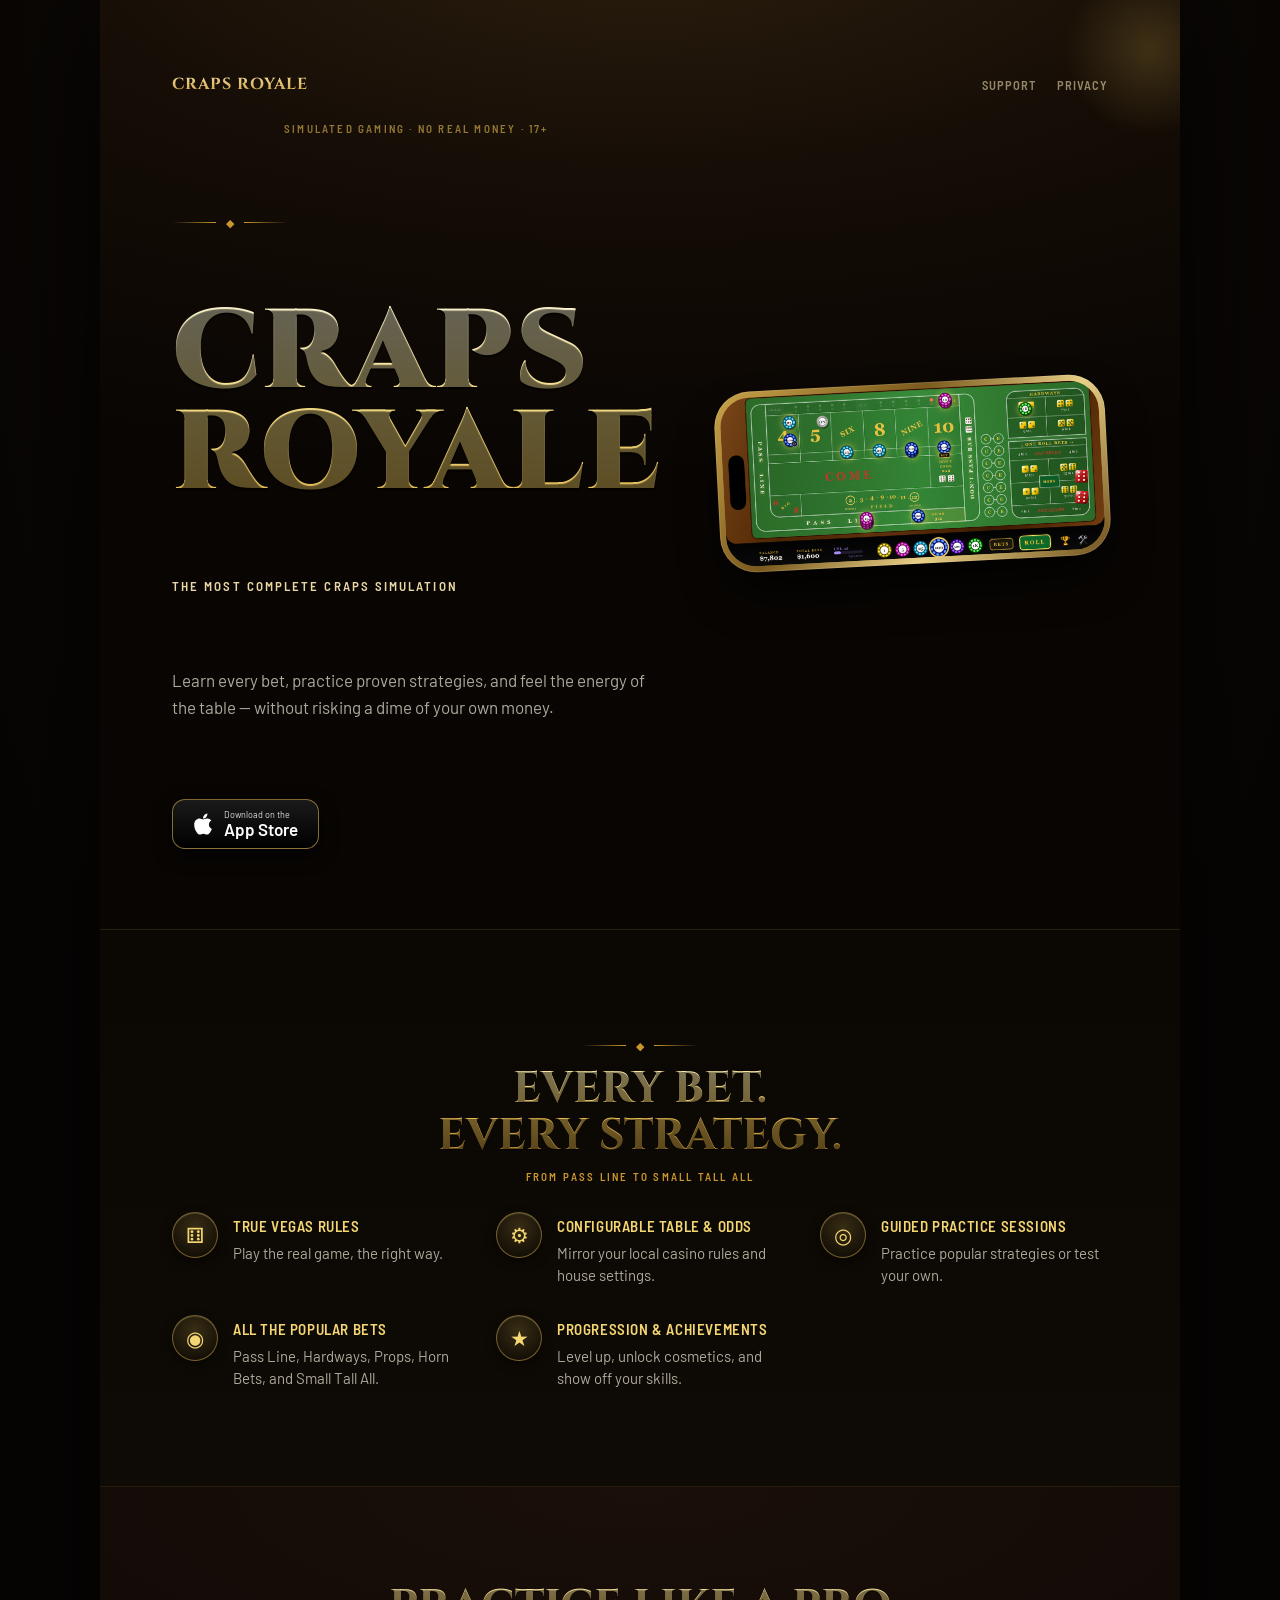
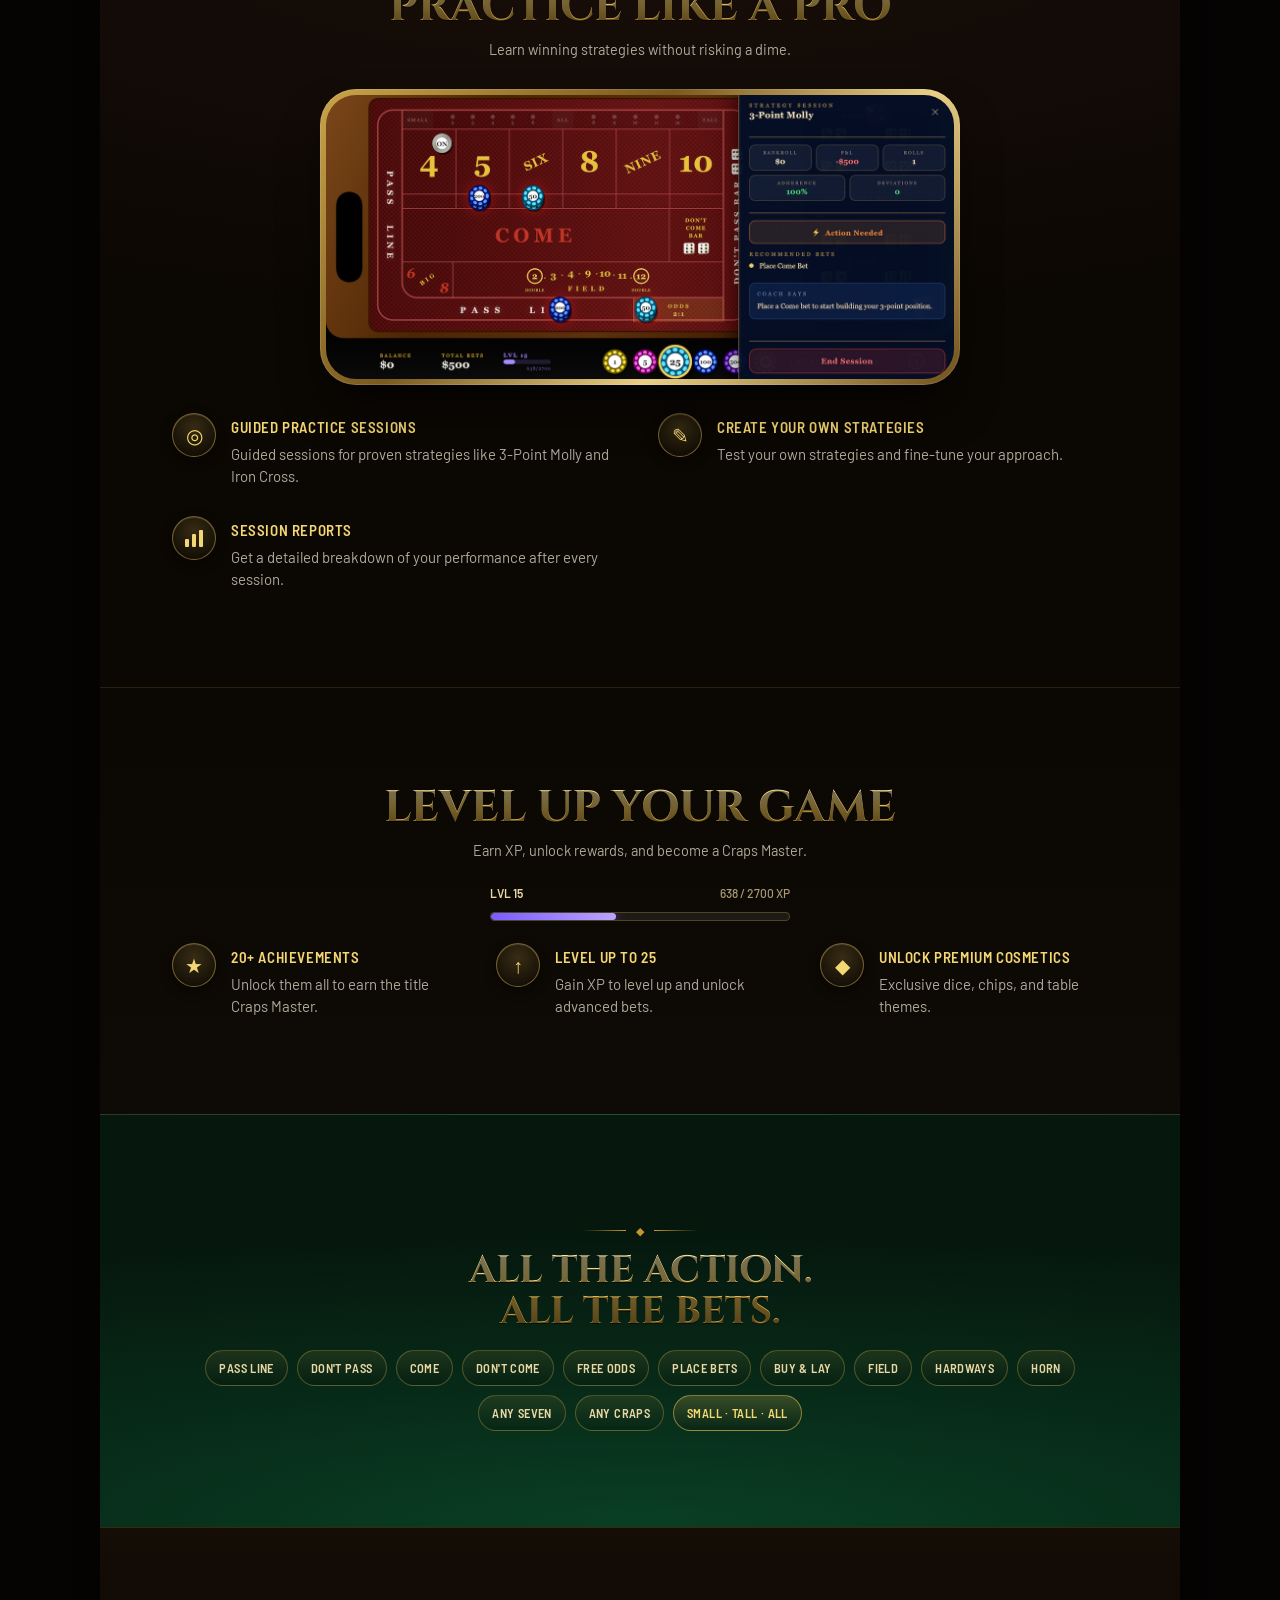
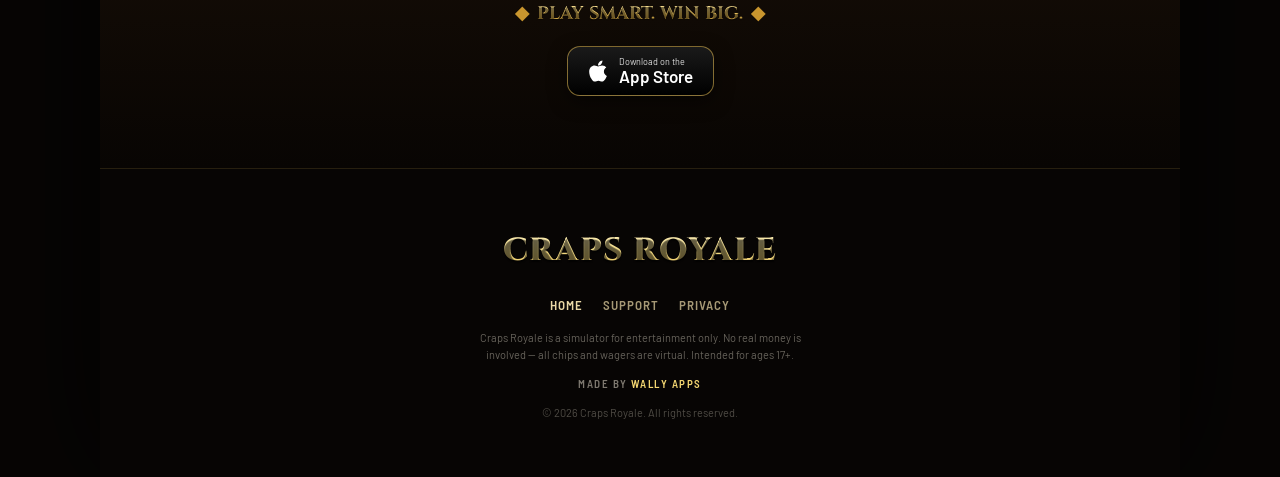
==== index.html @ 8a92b3bb "Remove contact email link from footer" ====
<!DOCTYPE html>
<html lang="en">
<head>
<meta charset="UTF-8" />
<meta name="viewport" content="width=device-width, initial-scale=1, viewport-fit=cover" />
<title>Craps Royale — The Most Complete Craps Simulator for iPhone</title>
<meta name="description" content="Craps Royale is a full-featured craps casino simulator for iPhone. Learn every bet, practice proven strategies, and feel the energy of the table — without risking a dime." />
<meta name="theme-color" content="#080503" />
<link rel="preconnect" href="https://fonts.googleapis.com" />
<link rel="preconnect" href="https://fonts.gstatic.com" crossorigin />
<link href="https://fonts.googleapis.com/css2?family=Cinzel:wght@400;600;700;800;900&family=Barlow:ital,wght@0,400;0,500;0,600;0,700;1,500&family=Barlow+Semi+Condensed:wght@500;600;700&display=swap" rel="stylesheet" />
<link rel="stylesheet" href="styles.css" />
</head>
<body>

<div class="col col-home">

  <!-- ============ HERO ============ -->
  <section class="section hero">
    <div class="bokeh" aria-hidden="true"></div>

    <header class="hero-header">
      <a href="index.html" class="wordmark-sm small-wordmark">CRAPS ROYALE</a>
      <nav>
        <a href="support.html">Support</a>
        <a href="privacy.html">Privacy</a>
      </nav>
    </header>

    <div class="hero-inner">
      <div class="eyebrow hero-eyebrow">Simulated Gaming · No Real Money · 17+</div>

      <div class="flourish" aria-hidden="true">
        <span class="rule l"></span><span class="diamond">◆</span><span class="rule r"></span>
      </div>

      <h1 class="h1-wordmark gold-foil">CRAPS<br>ROYALE</h1>

      <div class="subhead">The Most Complete Craps Simulation</div>

      <p class="tagline">Learn every bet, practice proven strategies, and feel the energy of the table — without risking a dime of your own money.</p>

      <a class="appstore-badge pulse" data-appstore href="#" aria-label="Download Craps Royale on the App Store">
        <svg class="apple" width="20" height="24" viewBox="0 0 384 512" xmlns="http://www.w3.org/2000/svg" aria-hidden="true"><path d="M318.7 268.7c-.2-36.7 16.4-64.4 50-84.8-18.8-26.9-47.2-41.7-84.7-44.6-35.5-2.8-74.3 20.7-88.5 20.7-15 0-49.4-19.7-76.4-19.7C63.3 141.2 4 184.8 4 273.5q0 39.3 14.4 81.2c12.8 36.7 59 126.7 107.2 125.2 25.2-.6 43-17.9 75.8-17.9 31.8 0 48.3 17.9 76.4 17.9 48.6-.7 90.4-82.5 102.6-119.3-65.2-30.7-61.7-90-61.7-91.9zm-56.6-164.2c27.3-32.4 24.8-61.9 24-72.5-24.1 1.4-52 16.4-67.9 34.9-17.5 19.8-27.8 44.3-25.6 71.9 26.1 2 49.9-11.4 69.5-34.3z"/></svg>
        <span class="stack"><span class="top">Download on the</span><span class="bot">App Store</span></span>
      </a>

      <div class="phone float" role="img" aria-label="Craps Royale gameplay screen">
        <div class="screen">
          <img src="images/screenshot-gameplay.png" alt="Craps Royale gameplay — landscape view of the felt table" />
        </div>
      </div>
    </div>
  </section>

  <!-- ============ FEATURES ============ -->
  <section class="section features">
    <div class="flourish"><span class="rule l"></span><span class="diamond">◆</span><span class="rule r"></span></div>
    <h2 class="h2 section-title-gradient">EVERY BET.<br>EVERY STRATEGY.</h2>
    <div class="eyebrow" style="text-align:center;margin-top:6px;">From Pass Line to Small Tall All</div>

    <div class="feature-list" style="margin-top:26px;">
      <div class="feature-row">
        <div class="icon-circle">⚅</div>
        <div>
          <div class="feature-title">True Vegas Rules</div>
          <div class="feature-body">Play the real game, the right way.</div>
        </div>
      </div>
      <div class="feature-row">
        <div class="icon-circle">⚙</div>
        <div>
          <div class="feature-title">Configurable Table &amp; Odds</div>
          <div class="feature-body">Mirror your local casino rules and house settings.</div>
        </div>
      </div>
      <div class="feature-row">
        <div class="icon-circle">◎</div>
        <div>
          <div class="feature-title">Guided Practice Sessions</div>
          <div class="feature-body">Practice popular strategies or test your own.</div>
        </div>
      </div>
      <div class="feature-row">
        <div class="icon-circle">◉</div>
        <div>
          <div class="feature-title">All the Popular Bets</div>
          <div class="feature-body">Pass Line, Hardways, Props, Horn Bets, and Small Tall All.</div>
        </div>
      </div>
      <div class="feature-row">
        <div class="icon-circle">★</div>
        <div>
          <div class="feature-title">Progression &amp; Achievements</div>
          <div class="feature-body">Level up, unlock cosmetics, and show off your skills.</div>
        </div>
      </div>
    </div>
  </section>

  <!-- ============ PRACTICE ============ -->
  <section class="section practice">
    <h2 class="h2 section-title-gradient">PRACTICE LIKE A PRO</h2>
    <p class="sub">Learn winning strategies without risking a dime.</p>

    <div class="phone" role="img" aria-label="Strategy Lab — guided practice sessions">
      <div class="screen">
        <img src="images/screenshot-strategy.png" alt="Strategy Lab guided session — landscape view" />
      </div>
    </div>

    <div class="feature-list" style="margin-top:28px;">
      <div class="feature-row">
        <div class="icon-circle sm">◎</div>
        <div>
          <div class="feature-title">Guided Practice Sessions</div>
          <div class="feature-body">Guided sessions for proven strategies like 3-Point Molly and Iron Cross.</div>
        </div>
      </div>
      <div class="feature-row">
        <div class="icon-circle sm">✎</div>
        <div>
          <div class="feature-title">Create Your Own Strategies</div>
          <div class="feature-body">Test your own strategies and fine-tune your approach.</div>
        </div>
      </div>
      <div class="feature-row">
        <div class="icon-circle sm">
          <div class="bar-icon" aria-hidden="true"><span></span><span></span><span></span></div>
        </div>
        <div>
          <div class="feature-title">Session Reports</div>
          <div class="feature-body">Get a detailed breakdown of your performance after every session.</div>
        </div>
      </div>
    </div>
  </section>

  <!-- ============ LEVEL UP ============ -->
  <section class="section levelup">
    <h2 class="h2 section-title-gradient">LEVEL UP YOUR GAME</h2>
    <p class="sub">Earn XP, unlock rewards, and become a Craps Master.</p>

    <div class="xp-widget" aria-hidden="true">
      <div class="xp-top"><span>LVL 15</span><span class="xp-amt">638 / 2700 XP</span></div>
      <div class="xp-bar"><div class="xp-fill"></div></div>
    </div>

    <div class="feature-list">
      <div class="feature-row">
        <div class="icon-circle sm">★</div>
        <div>
          <div class="feature-title">20+ Achievements</div>
          <div class="feature-body">Unlock them all to earn the title Craps Master.</div>
        </div>
      </div>
      <div class="feature-row">
        <div class="icon-circle sm">↑</div>
        <div>
          <div class="feature-title">Level Up to 25</div>
          <div class="feature-body">Gain XP to level up and unlock advanced bets.</div>
        </div>
      </div>
      <div class="feature-row">
        <div class="icon-circle sm">◆</div>
        <div>
          <div class="feature-title">Unlock Premium Cosmetics</div>
          <div class="feature-body">Exclusive dice, chips, and table themes.</div>
        </div>
      </div>
    </div>
  </section>

  <!-- ============ BETS ============ -->
  <section class="section bets">
    <div class="flourish"><span class="rule l"></span><span class="diamond">◆</span><span class="rule r"></span></div>
    <h2 class="h2 small section-title-gradient">ALL THE ACTION.<br>ALL THE BETS.</h2>

    <div class="tags">
      <span class="tag">Pass Line</span>
      <span class="tag">Don't Pass</span>
      <span class="tag">Come</span>
      <span class="tag">Don't Come</span>
      <span class="tag">Free Odds</span>
      <span class="tag">Place Bets</span>
      <span class="tag">Buy &amp; Lay</span>
      <span class="tag">Field</span>
      <span class="tag">Hardways</span>
      <span class="tag">Horn</span>
      <span class="tag">Any Seven</span>
      <span class="tag">Any Craps</span>
      <span class="tag hi">Small · Tall · All</span>
    </div>
  </section>

  <!-- ============ CTA BAND ============ -->
  <section class="section cta-band">
    <div class="cta-line"><span class="d">◆</span><span class="section-title-gradient">PLAY SMART. WIN BIG.</span><span class="d">◆</span></div>
    <a class="appstore-badge" data-appstore href="#" aria-label="Download Craps Royale on the App Store">
      <svg class="apple" width="20" height="24" viewBox="0 0 384 512" xmlns="http://www.w3.org/2000/svg" aria-hidden="true"><path d="M318.7 268.7c-.2-36.7 16.4-64.4 50-84.8-18.8-26.9-47.2-41.7-84.7-44.6-35.5-2.8-74.3 20.7-88.5 20.7-15 0-49.4-19.7-76.4-19.7C63.3 141.2 4 184.8 4 273.5q0 39.3 14.4 81.2c12.8 36.7 59 126.7 107.2 125.2 25.2-.6 43-17.9 75.8-17.9 31.8 0 48.3 17.9 76.4 17.9 48.6-.7 90.4-82.5 102.6-119.3-65.2-30.7-61.7-90-61.7-91.9zm-56.6-164.2c27.3-32.4 24.8-61.9 24-72.5-24.1 1.4-52 16.4-67.9 34.9-17.5 19.8-27.8 44.3-25.6 71.9 26.1 2 49.9-11.4 69.5-34.3z"/></svg>
      <span class="stack"><span class="top">Download on the</span><span class="bot">App Store</span></span>
    </a>
  </section>

  <!-- ============ FOOTER ============ -->
  <footer class="footer">
    <div class="wordmark-lg gold-foil">CRAPS ROYALE</div>
    <nav>
      <a href="index.html" class="current">Home</a>
      <a href="support.html">Support</a>
      <a href="privacy.html">Privacy</a>
    </nav>
    <p class="disclaimer">Craps Royale is a simulator for entertainment only. No real money is involved — all chips and wagers are virtual. Intended for ages 17+.</p>
    <p class="madeby">Made by <a href="https://wallyapps.com">Wally Apps</a></p>
    <p class="copyright">© 2026 Craps Royale. All rights reserved.</p>
  </footer>

</div>

<script src="site.js"></script>
</body>
</html>
---- styles.css ----
/* Craps Royale — shared styles. Mobile-first; column max-width 460px. */

*, *::before, *::after { box-sizing: border-box; }
html, body { margin: 0; padding: 0; }
body {
  background: #080503;
  color: rgba(245, 238, 220, 0.7);
  font-family: 'Barlow', -apple-system, BlinkMacSystemFont, sans-serif;
  font-size: 14.5px;
  line-height: 1.6;
  -webkit-font-smoothing: antialiased;
  -webkit-text-size-adjust: 100%;
}
img { max-width: 100%; display: block; }
a { color: #F4D772; text-decoration: none; }
a:hover { text-decoration: underline; }

/* ---- Layout columns ---- */
.col {
  max-width: 460px;
  margin: 0 auto;
  position: relative;
}
.col-home {
  background:
    radial-gradient(130% 50% at 50% 0%, #1d1308 0%, #0c0805 42%, #070504 100%);
  overflow: hidden;
  box-shadow: 0 0 80px rgba(0,0,0,0.6);
}
.col-doc {
  padding: 0 22px;
  background:
    radial-gradient(130% 50% at 50% 0%, #1d1308 0%, #0c0805 42%, #070504 100%);
  min-height: 100vh;
}

/* ---- Typography helpers ---- */
.cinzel { font-family: 'Cinzel', serif; }
.barlow-sc { font-family: 'Barlow Semi Condensed', sans-serif; }

.eyebrow {
  font-family: 'Barlow Semi Condensed', sans-serif;
  font-weight: 600;
  font-size: 11px;
  letter-spacing: 0.2em;
  text-transform: uppercase;
  color: #C9962E;
}
.subhead {
  font-family: 'Barlow Semi Condensed', sans-serif;
  font-weight: 600;
  font-size: 13px;
  letter-spacing: 0.16em;
  text-transform: uppercase;
  color: #E9D8A6;
}

.gold-foil {
  background: linear-gradient(180deg, #FFF7D2 0%, #F7DE84 24%, #E6BB52 46%, #B07F2A 72%, #8C6420 86%, #EAC56F 100%);
  -webkit-background-clip: text;
  background-clip: text;
  -webkit-text-fill-color: transparent;
  color: transparent;
  background-size: 100% 220%;
  text-shadow: 0 2px 1px rgba(0,0,0,0.6);
  animation: goldShimmer 7s ease-in-out infinite alternate;
}
.section-title-gradient {
  background: linear-gradient(180deg, #FBEDB0, #E6BB52 55%, #A87E2C);
  -webkit-background-clip: text;
  background-clip: text;
  -webkit-text-fill-color: transparent;
  color: transparent;
  text-shadow: 0 1px 0 rgba(0,0,0,0.5);
}
.small-wordmark {
  background: linear-gradient(180deg, #F6E4A6, #C9962E);
  -webkit-background-clip: text;
  background-clip: text;
  -webkit-text-fill-color: transparent;
  color: transparent;
}

@keyframes goldShimmer {
  0% { background-position: 50% 0; }
  100% { background-position: 50% 100%; }
}
@keyframes floatYrot {
  0%, 100% { transform: rotate(-3deg) translateY(0); }
  50%      { transform: rotate(-3deg) translateY(-9px); }
}
@keyframes glowPulse {
  0%, 100% {
    box-shadow:
      0 6px 18px rgba(0,0,0,0.5),
      0 0 22px rgba(231,190,85,0.25),
      0 0 0 1px rgba(231,190,85,0.55) inset;
  }
  50% {
    box-shadow:
      0 6px 18px rgba(0,0,0,0.5),
      0 0 34px rgba(231,190,85,0.5),
      0 0 0 1px rgba(231,190,85,0.85) inset;
  }
}

/* ---- Flourish divider ---- */
.flourish {
  display: flex;
  align-items: center;
  justify-content: center;
  gap: 10px;
  margin: 14px auto;
}
.flourish .rule { width: 44px; height: 1px; }
.flourish .rule.l { background: linear-gradient(90deg, transparent, #C9962E); }
.flourish .rule.r { background: linear-gradient(270deg, transparent, #C9962E); }
.flourish .diamond { color: #C9962E; font-size: 11px; line-height: 1; }

/* ---- App Store badge ---- */
.appstore-badge {
  display: inline-flex;
  align-items: center;
  gap: 11px;
  padding: 10px 20px;
  border-radius: 13px;
  background: linear-gradient(180deg, #1a1a1a, #000);
  border: 1px solid rgba(231,190,85,0.55);
  box-shadow: 0 6px 18px rgba(0,0,0,0.5);
  color: #fff;
  text-decoration: none;
}
.appstore-badge:hover { text-decoration: none; }
.appstore-badge .apple {
  width: 20px; height: 24px; fill: #fff; flex: none;
}
.appstore-badge .stack { display: flex; flex-direction: column; line-height: 1; text-align: left; }
.appstore-badge .stack .top { font-size: 9px; opacity: 0.85; }
.appstore-badge .stack .bot { font-size: 17px; font-weight: 600; margin-top: 2px; }
.appstore-badge.pulse { animation: glowPulse 4s ease-in-out infinite; }

/* ---- Sections (home) ---- */
.section {
  padding: 46px 26px;
  border-top: 1px solid rgba(231,190,85,0.12);
}
.section.hero {
  padding: 30px 26px 38px;
  position: relative;
  border-top: none;
  background: radial-gradient(125% 60% at 50% -8%, #2c1e0e, #150d06 46%, #080503 100%);
  overflow: hidden;
}
.section.features { background: linear-gradient(180deg, #0b0703, #0e0a05); }
.section.practice { background: radial-gradient(120% 55% at 50% 0%, #1a0f0a, #0b0703); }
.section.levelup  { background: linear-gradient(180deg, #0b0703, #0e0a05); }
.section.bets {
  background: radial-gradient(135% 70% at 50% 100%, #0a3f24, #072a18 50%, #06180e 100%);
}
.section.cta-band {
  background: linear-gradient(180deg, #150d06, #080503);
  border-top: 1px solid rgba(231,190,85,0.2);
  text-align: center;
  padding: 38px 26px;
}

.hero .bokeh {
  position: absolute;
  top: -40px; right: -60px;
  width: 180px; height: 180px;
  background: radial-gradient(circle, rgba(231,190,85,0.2), transparent 68%);
  filter: blur(4px);
  pointer-events: none;
}

/* Inline header used in hero */
.hero-header {
  display: flex;
  align-items: center;
  justify-content: space-between;
  position: relative;
  z-index: 1;
}
.hero-header .wordmark-sm {
  font-family: 'Cinzel', serif;
  font-weight: 700;
  font-size: 16px;
  letter-spacing: 0.06em;
}
.hero-header nav a {
  font-family: 'Barlow Semi Condensed', sans-serif;
  font-weight: 600;
  font-size: 12.5px;
  letter-spacing: 0.08em;
  text-transform: uppercase;
  color: rgba(233,216,166,0.6);
  margin-left: 18px;
}
.hero-header nav a:hover { color: #E9D8A6; text-decoration: none; }

/* Hero content */
.hero-inner { text-align: center; position: relative; z-index: 1; }
.hero-eyebrow { margin: 22px auto 10px; color: rgba(231,190,85,0.6); }
.h1-wordmark {
  font-family: 'Cinzel', serif;
  font-weight: 900;
  font-size: 54px;
  line-height: 0.9;
  letter-spacing: 0.01em;
  margin: 6px 0 14px;
}
.tagline {
  max-width: 340px;
  margin: 14px auto 22px;
  color: rgba(245,238,220,0.7);
  font-size: 14.5px;
}

/* Section titles */
.h2 {
  font-family: 'Cinzel', serif;
  font-weight: 700;
  font-size: 27px;
  line-height: 1.08;
  text-align: center;
  margin: 0 0 8px;
}
.h2.small { font-size: 24px; }
.section .sub {
  text-align: center;
  margin: 4px auto 22px;
  max-width: 340px;
  color: rgba(245,238,220,0.7);
  font-size: 14.5px;
}

/* Feature rows */
.feature-list {
  display: flex;
  flex-direction: column;
  gap: 22px;
  margin-top: 8px;
}
.feature-row {
  display: flex;
  gap: 15px;
  align-items: flex-start;
}
.icon-circle {
  flex: none;
  width: 46px; height: 46px;
  border-radius: 50%;
  display: flex; align-items: center; justify-content: center;
  background: radial-gradient(circle at 50% 32%, rgba(231,190,85,0.2), rgba(0,0,0,0.2));
  border: 1px solid rgba(231,190,85,0.45);
  box-shadow:
    inset 0 1px 0 rgba(255,255,255,0.12),
    0 4px 12px rgba(0,0,0,0.4);
  color: #F4D772;
  font-size: 21px;
  line-height: 1;
}
.icon-circle.sm { width: 44px; height: 44px; font-size: 20px; }
.feature-title {
  font-family: 'Barlow Semi Condensed', sans-serif;
  font-weight: 600;
  font-size: 15px;
  letter-spacing: 0.04em;
  text-transform: uppercase;
  color: #F4D772;
  margin: 2px 0 4px;
}
.feature-body {
  color: rgba(245,238,220,0.7);
  font-size: 14px;
  line-height: 1.5;
}

/* Bar-chart icon (Session Reports) */
.bar-icon {
  display: flex;
  align-items: flex-end;
  gap: 3px;
  height: 18px;
}
.bar-icon span {
  display: block;
  width: 4px;
  background: #F4D772;
  border-radius: 1px;
}
.bar-icon span:nth-child(1) { height: 8px; }
.bar-icon span:nth-child(2) { height: 13px; }
.bar-icon span:nth-child(3) { height: 17px; }

/* Phone mockup */
.phone {
  margin: 28px auto 0;
  width: 100%;
  max-width: 340px;
  aspect-ratio: 19.5 / 9;
  border-radius: 30px;
  padding: 5px;
  background: linear-gradient(135deg, #caa44a, #7a5a1e 38%, #e9cf86 66%, #6e4f1a);
  box-shadow:
    0 26px 50px -14px rgba(0,0,0,0.8),
    inset 0 0 0 1px rgba(255,255,255,0.12);
  position: relative;
}
.phone.float { animation: floatYrot 6s ease-in-out infinite; transform: rotate(-3deg); }
.phone .screen {
  position: relative;
  width: 100%; height: 100%;
  border-radius: 25px;
  overflow: hidden;
  background: #000;
}
.phone .screen img {
  width: 100%; height: 100%;
  object-fit: cover;
}
.phone .island {
  position: absolute;
  left: 8px; top: 50%;
  width: 7px; height: 56px;
  background: #000;
  border-radius: 6px;
  transform: translateY(-50%);
  z-index: 2;
}

/* XP widget */
.xp-widget {
  max-width: 300px;
  margin: 6px auto 22px;
}
.xp-top {
  display: flex; justify-content: space-between;
  font-family: 'Barlow', sans-serif;
  font-weight: 600;
  font-size: 12px;
  color: #E9D8A6;
  margin-bottom: 8px;
}
.xp-top .xp-amt { opacity: 0.7; font-weight: 500; }
.xp-bar {
  height: 9px;
  border-radius: 6px;
  background: rgba(255,255,255,0.07);
  border: 1px solid rgba(231,190,85,0.25);
  overflow: hidden;
}
.xp-fill {
  width: 42%;
  height: 100%;
  background: linear-gradient(90deg, #7a5cff, #b9a4ff);
  box-shadow: 0 0 12px rgba(140,110,255,0.6);
  border-radius: 6px;
}

/* Tag chips (bets) */
.tags {
  display: flex; flex-wrap: wrap;
  gap: 9px;
  justify-content: center;
  margin-top: 18px;
}
.tag {
  font-family: 'Barlow Semi Condensed', sans-serif;
  font-weight: 600;
  font-size: 12.5px;
  letter-spacing: 0.03em;
  text-transform: uppercase;
  color: #E9D8A6;
  background: linear-gradient(180deg, rgba(231,190,85,0.1), rgba(0,0,0,0.2));
  border: 1px solid rgba(231,190,85,0.3);
  border-radius: 999px;
  padding: 7px 13px;
}
.tag.hi {
  color: #F4D772;
  background: linear-gradient(180deg, rgba(231,190,85,0.22), rgba(0,0,0,0.2));
  border-color: rgba(231,190,85,0.55);
}

/* CTA band */
.cta-line {
  font-family: 'Cinzel', serif;
  font-weight: 700;
  font-size: 18px;
  margin-bottom: 18px;
}
.cta-line .d { color: #C9962E; margin: 0 8px; }

/* ---- Footer ---- */
.footer {
  text-align: center;
  padding: 38px 26px 32px;
  border-top: 1px solid rgba(231,190,85,0.14);
}
.footer .wordmark-lg {
  font-family: 'Cinzel', serif;
  font-weight: 800;
  font-size: 24px;
  letter-spacing: 0.04em;
  margin-bottom: 18px;
}
.footer nav {
  display: flex; justify-content: center; gap: 20px;
  margin-bottom: 14px;
  flex-wrap: wrap;
}
.footer nav a {
  font-family: 'Barlow Semi Condensed', sans-serif;
  font-weight: 600;
  font-size: 13px;
  letter-spacing: 0.08em;
  text-transform: uppercase;
  color: rgba(233,216,166,0.7);
}
.footer nav a.current { color: #E9D8A6; }
.footer .email-link {
  display: inline-block;
  font-size: 13px;
  color: #F4D772;
  margin-bottom: 14px;
}
.footer .disclaimer {
  max-width: 340px;
  margin: 14px auto 12px;
  color: rgba(245,238,220,0.4);
  font-size: 11px;
  line-height: 1.55;
}
.footer .madeby {
  font-family: 'Barlow Semi Condensed', sans-serif;
  font-weight: 600;
  font-size: 11px;
  letter-spacing: 0.14em;
  text-transform: uppercase;
  color: rgba(245,238,220,0.5);
  margin-bottom: 6px;
}
.footer .madeby a {
  color: #F4D772;
}
.footer .copyright {
  color: rgba(245,238,220,0.3);
  font-size: 11px;
}

/* ---- Doc page header ---- */
.doc-header {
  display: flex;
  align-items: center;
  justify-content: space-between;
  padding: 22px 0 18px;
  border-bottom: 1px solid rgba(231,190,85,0.14);
}
.doc-header .wordmark-sm {
  font-family: 'Cinzel', serif;
  font-weight: 700;
  font-size: 16px;
  letter-spacing: 0.06em;
}
.doc-header nav a {
  font-family: 'Barlow Semi Condensed', sans-serif;
  font-weight: 600;
  font-size: 12.5px;
  letter-spacing: 0.08em;
  text-transform: uppercase;
  color: rgba(233,216,166,0.6);
  margin-left: 18px;
}
.doc-header nav a.current { color: #E9D8A6; }
.doc-header nav a:hover { color: #E9D8A6; text-decoration: none; }

/* Doc title block */
.doc-title-block { text-align: center; padding: 34px 0 12px; }
.h1-doc {
  font-family: 'Cinzel', serif;
  font-weight: 900;
  font-size: 38px;
  line-height: 0.95;
  letter-spacing: 0.01em;
  margin: 6px 0 12px;
}
.doc-intro {
  max-width: 380px;
  margin: 0 auto;
  color: rgba(245,238,220,0.7);
  font-size: 14.5px;
}

/* Contact / highlight card */
.card {
  background: linear-gradient(180deg, rgba(40,30,15,0.7), rgba(20,14,7,0.5));
  border: 1px solid rgba(231,190,85,0.35);
  border-radius: 16px;
  padding: 22px;
  box-shadow: 0 10px 30px -14px rgba(0,0,0,0.7);
  margin: 24px 0;
  display: block;
  text-decoration: none;
  color: inherit;
}
.card:hover { text-decoration: none; }
.card .card-eyebrow {
  font-family: 'Barlow Semi Condensed', sans-serif;
  font-weight: 600;
  font-size: 11px;
  letter-spacing: 0.2em;
  text-transform: uppercase;
  color: #C9962E;
  margin-bottom: 8px;
}
.card .card-email {
  font-family: 'Cinzel', serif;
  font-weight: 700;
  font-size: 19px;
  color: #F4D772;
  margin: 4px 0 8px;
  word-break: break-all;
}
.card .card-sub {
  font-size: 13.5px;
  color: rgba(245,238,220,0.66);
  line-height: 1.55;
}
.card .diamond-lg {
  font-size: 26px;
  color: #F4D772;
  display: block;
  margin-bottom: 6px;
}
.card h3 {
  font-family: 'Cinzel', serif;
  font-weight: 700;
  font-size: 18px;
  color: #F4D772;
  margin: 4px 0 8px;
}

/* FAQ */
.faq-group {
  margin: 32px 0 4px;
  font-family: 'Barlow Semi Condensed', sans-serif;
  font-weight: 700;
  font-size: 13px;
  letter-spacing: 0.14em;
  text-transform: uppercase;
  color: #C9962E;
}
details.faq {
  border-bottom: 1px solid rgba(231,190,85,0.13);
}
details.faq > summary {
  list-style: none;
  cursor: pointer;
  display: flex;
  align-items: center;
  justify-content: space-between;
  gap: 14px;
  padding: 18px 0;
  font-family: 'Barlow', sans-serif;
  font-weight: 600;
  font-size: 15.5px;
  color: #F0E4C2;
}
details.faq > summary::-webkit-details-marker { display: none; }
details.faq .crq {
  flex: none;
  color: #C9962E;
  font-size: 20px;
  font-weight: 400;
  line-height: 1;
  transition: transform 0.2s;
}
details.faq[open] .crq { transform: rotate(45deg); }
details.faq .a {
  padding: 0 0 18px;
  font-size: 14px;
  line-height: 1.6;
  color: rgba(245,238,220,0.66);
}
details.faq .a p + p { margin-top: 10px; }
details.faq .a ul {
  margin: 8px 0 0;
  padding-left: 18px;
}
details.faq .a li { margin: 4px 0; }

/* Privacy prose */
.prose h2 {
  font-family: 'Barlow Semi Condensed', sans-serif;
  font-weight: 700;
  font-size: 16px;
  letter-spacing: 0.06em;
  text-transform: uppercase;
  color: #F4D772;
  margin: 34px 0 10px;
}
.prose p {
  font-family: 'Barlow', sans-serif;
  font-size: 14px;
  line-height: 1.65;
  color: rgba(245,238,220,0.7);
  margin: 0 0 12px;
}
.prose a.lnk {
  color: #F4D772;
  text-decoration: underline;
}

/* Reduced motion */
@media (prefers-reduced-motion: reduce) {
  .gold-foil { animation: none; }
  .phone.float { animation: none; }
  .appstore-badge.pulse { animation: none; }
}

/* =========================================================
   Responsive scale-up — iPad and desktop
   Mobile (<=767px) stays exactly as designed.
   ========================================================= */

/* ---- iPad / small desktop: 768px+ ---- */
@media (min-width: 768px) {
  body {
    background:
      radial-gradient(60% 40% at 50% 0%, #1d1308 0%, #0c0805 60%, #070504 100%);
  }

  /* Widen the column so it doesn't read as a phone strip */
  .col { max-width: 760px; }
  .col-home { box-shadow: 0 0 120px rgba(0,0,0,0.75); }
  .col-doc { padding: 0 40px; }

  /* Section breathing room */
  .section { padding: 72px 48px; }
  .section.hero { padding: 56px 48px 64px; }
  .section.cta-band { padding: 56px 48px; }

  /* Type scale */
  .h1-wordmark { font-size: 88px; }
  .h2 { font-size: 36px; }
  .h2.small { font-size: 32px; }
  .h1-doc { font-size: 54px; }
  .tagline, .sub { max-width: 460px; font-size: 16px; }
  .feature-body { font-size: 15px; }

  /* Hero: text + phone side-by-side */
  .section.hero .hero-inner {
    display: grid;
    grid-template-columns: 1fr 1fr;
    align-items: center;
    gap: 36px;
    text-align: left;
  }
  .section.hero .hero-inner > .eyebrow,
  .section.hero .hero-inner > .flourish,
  .section.hero .hero-inner > .h1-wordmark,
  .section.hero .hero-inner > .subhead,
  .section.hero .hero-inner > .tagline,
  .section.hero .hero-inner > .appstore-badge {
    grid-column: 1;
    justify-self: start;
  }
  .section.hero .hero-inner > .flourish { margin-left: 0; }
  .section.hero .hero-inner > .tagline { margin-left: 0; }
  .section.hero .hero-inner > .phone {
    grid-column: 2;
    grid-row: 1 / span 6;
    max-width: 100%;
    margin: 0;
    justify-self: center;
  }

  /* Features and other sections: 2-column grid of rows */
  .features .feature-list,
  .practice .feature-list,
  .levelup .feature-list {
    display: grid;
    grid-template-columns: 1fr 1fr;
    gap: 28px 36px;
  }

  /* Practice section: phone bigger, centered above grid */
  .section.practice .phone { max-width: 520px; }

  /* Larger phone bezel/screen */
  .phone { max-width: 460px; border-radius: 36px; padding: 6px; }
  .phone .screen { border-radius: 30px; }
  .phone .island { height: 72px; width: 8px; }

  /* Doc pages — wider prose */
  .doc-intro { max-width: 560px; font-size: 16px; }
  .prose p { font-size: 15.5px; }
  details.faq > summary { font-size: 17px; padding: 22px 0; }
  details.faq .a { font-size: 15px; padding-bottom: 22px; }

  /* Footer */
  .footer { padding: 56px 48px 44px; }
  .footer .wordmark-lg { font-size: 32px; }
}

/* ---- Desktop: 1100px+ ---- */
@media (min-width: 1100px) {
  .col { max-width: 1080px; }
  .col-doc { padding: 0 64px; }

  .section { padding: 96px 72px; }
  .section.hero { padding: 72px 72px 80px; }
  .section.cta-band { padding: 72px 72px; }

  .h1-wordmark { font-size: 112px; }
  .h2 { font-size: 44px; }
  .h2.small { font-size: 38px; }
  .h1-doc { font-size: 68px; }
  .tagline, .sub { max-width: 520px; font-size: 17px; }

  /* Hero side-by-side gets more room */
  .section.hero .hero-inner { gap: 56px; }
  .section.hero .hero-inner > .phone { max-width: 560px; }

  /* Features go 3-up on wide screens for density */
  .features .feature-list { grid-template-columns: 1fr 1fr 1fr; }
  .levelup .feature-list { grid-template-columns: 1fr 1fr 1fr; }

  /* Practice phone center-stage */
  .section.practice .phone { max-width: 640px; }

  /* Doc prose stays comfortably narrow even in wide column */
  .col-doc .doc-title-block,
  .col-doc .card,
  .col-doc .faq-group,
  .col-doc details.faq,
  .col-doc .prose { max-width: 760px; margin-left: auto; margin-right: auto; }
}
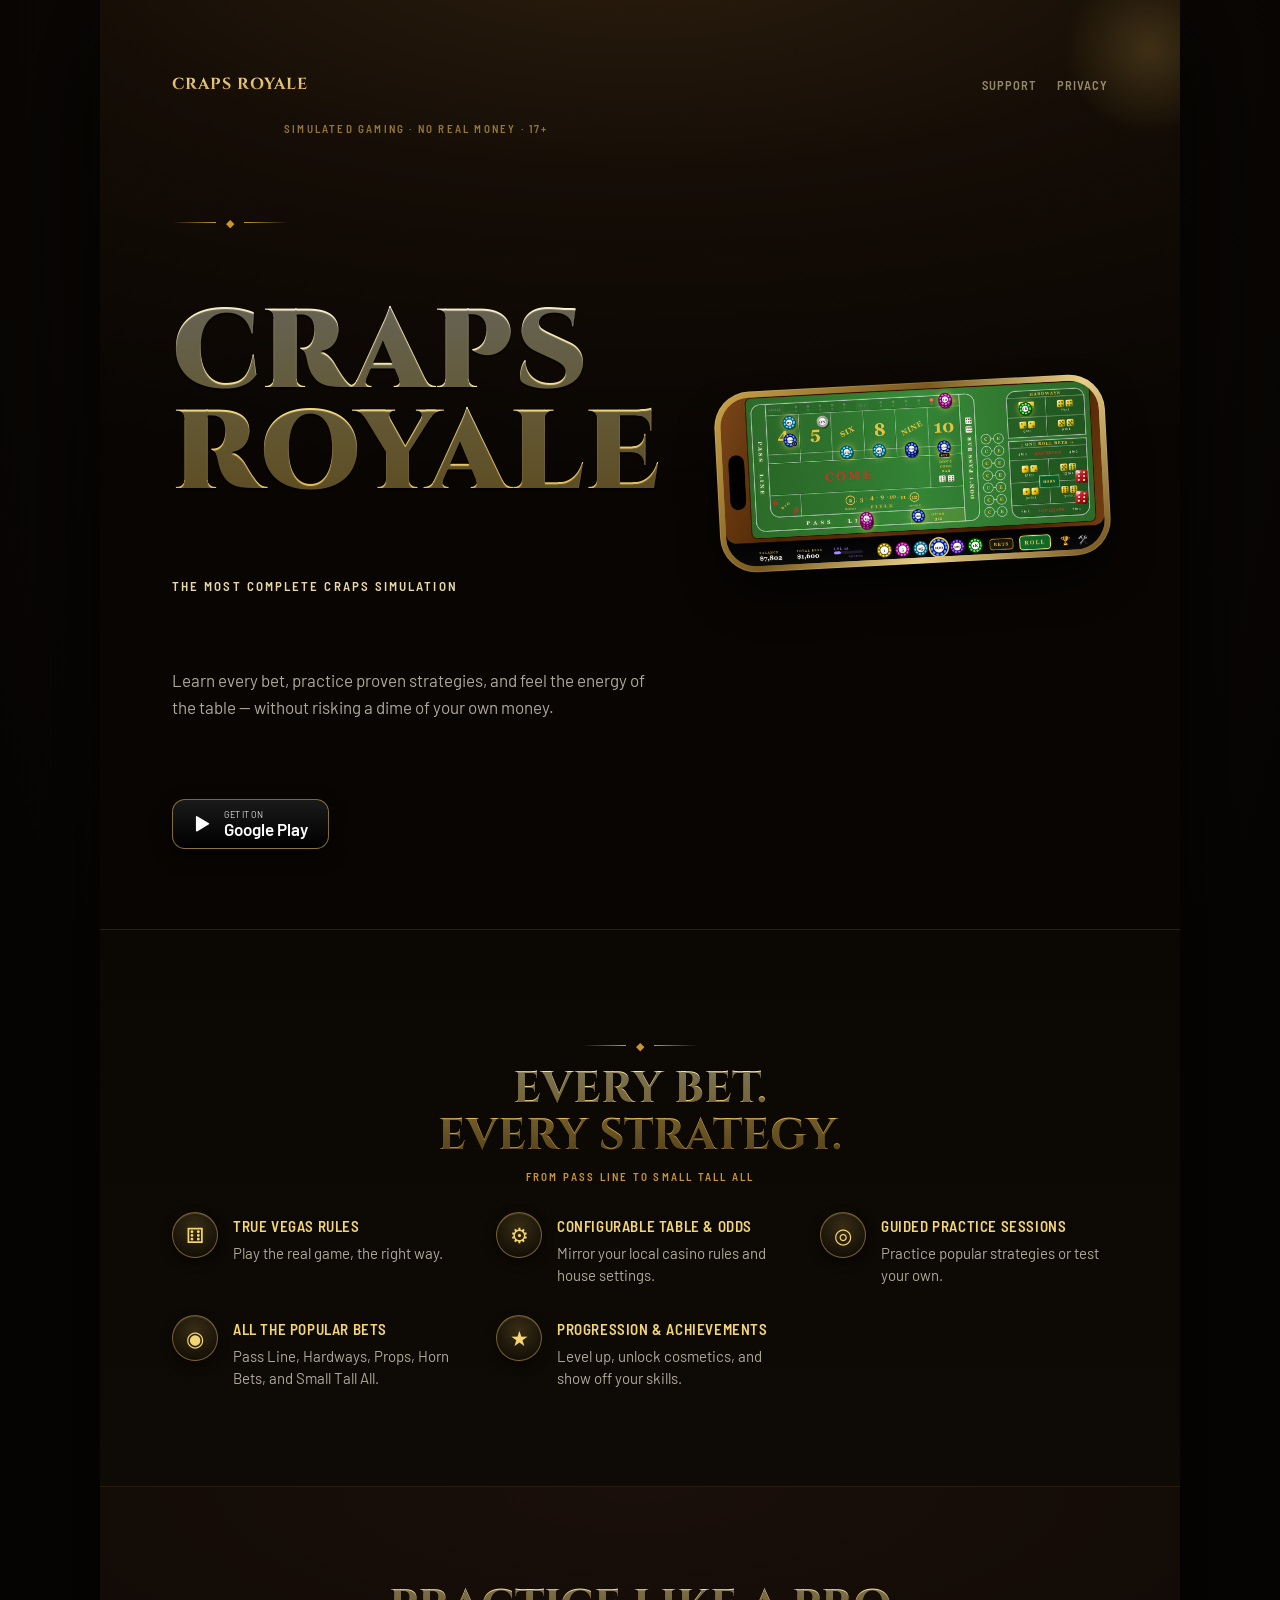
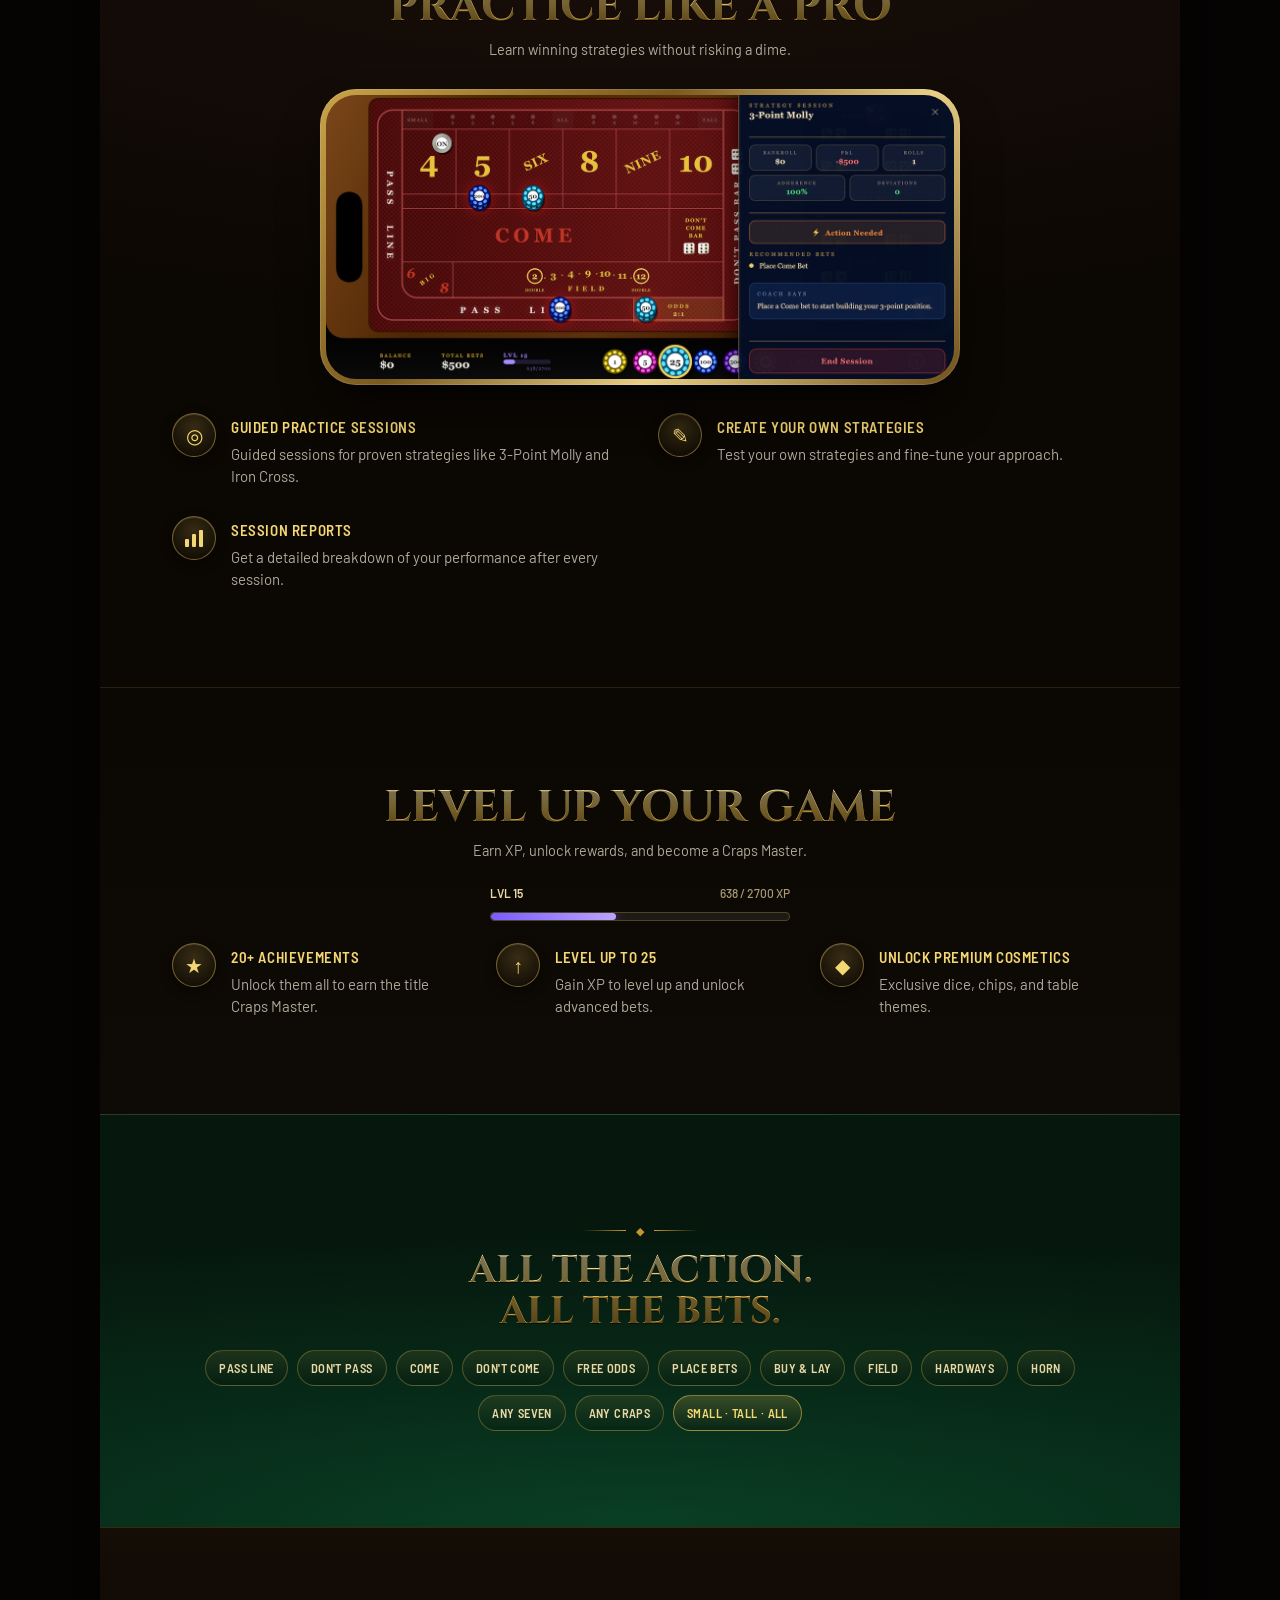
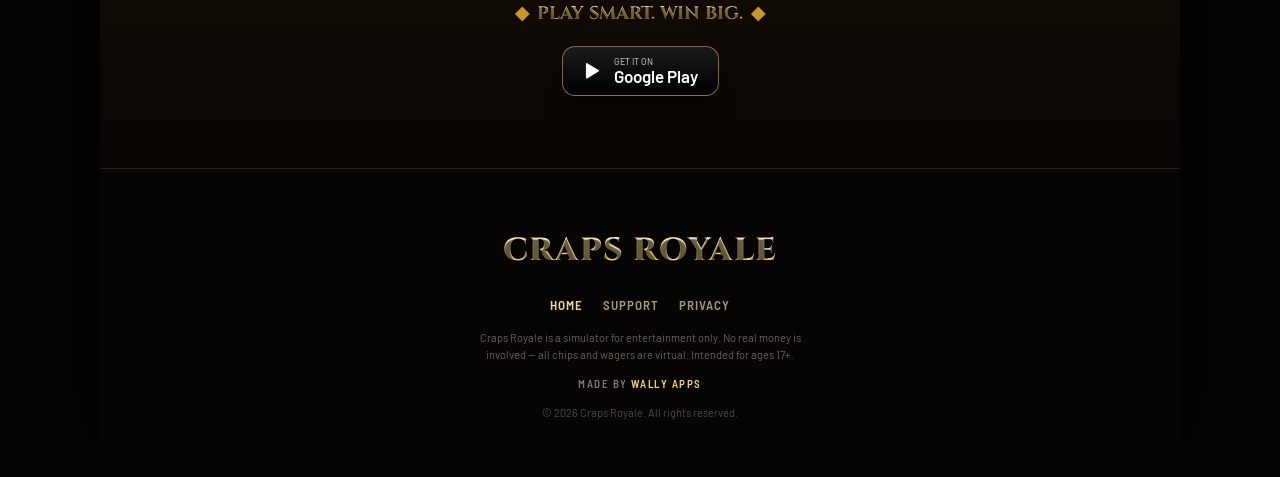
==== commit 377d60a1: "Switch platform from iOS to Android - App Store badge replaced with Google Play badge (white play-tr" ====
--- a/index.html
+++ b/index.html
@@ -3,8 +3,8 @@
 <head>
 <meta charset="UTF-8" />
 <meta name="viewport" content="width=device-width, initial-scale=1, viewport-fit=cover" />
-<title>Craps Royale — The Most Complete Craps Simulator for iPhone</title>
-<meta name="description" content="Craps Royale is a full-featured craps casino simulator for iPhone. Learn every bet, practice proven strategies, and feel the energy of the table — without risking a dime." />
+<title>Craps Royale — The Most Complete Craps Simulator for Android</title>
+<meta name="description" content="Craps Royale is a full-featured craps casino simulator for Android. Learn every bet, practice proven strategies, and feel the energy of the table — without risking a dime." />
 <meta name="theme-color" content="#080503" />
 <link rel="preconnect" href="https://fonts.googleapis.com" />
 <link rel="preconnect" href="https://fonts.gstatic.com" crossorigin />
@@ -40,9 +40,9 @@
 
       <p class="tagline">Learn every bet, practice proven strategies, and feel the energy of the table — without risking a dime of your own money.</p>
 
-      <a class="appstore-badge pulse" data-appstore href="#" aria-label="Download Craps Royale on the App Store">
-        <svg class="apple" width="20" height="24" viewBox="0 0 384 512" xmlns="http://www.w3.org/2000/svg" aria-hidden="true"><path d="M318.7 268.7c-.2-36.7 16.4-64.4 50-84.8-18.8-26.9-47.2-41.7-84.7-44.6-35.5-2.8-74.3 20.7-88.5 20.7-15 0-49.4-19.7-76.4-19.7C63.3 141.2 4 184.8 4 273.5q0 39.3 14.4 81.2c12.8 36.7 59 126.7 107.2 125.2 25.2-.6 43-17.9 75.8-17.9 31.8 0 48.3 17.9 76.4 17.9 48.6-.7 90.4-82.5 102.6-119.3-65.2-30.7-61.7-90-61.7-91.9zm-56.6-164.2c27.3-32.4 24.8-61.9 24-72.5-24.1 1.4-52 16.4-67.9 34.9-17.5 19.8-27.8 44.3-25.6 71.9 26.1 2 49.9-11.4 69.5-34.3z"/></svg>
-        <span class="stack"><span class="top">Download on the</span><span class="bot">App Store</span></span>
+      <a class="appstore-badge pulse" data-appstore href="#" aria-label="Get Craps Royale on Google Play">
+        <svg class="apple" width="22" height="24" viewBox="0 0 24 24" xmlns="http://www.w3.org/2000/svg" aria-hidden="true"><path fill="#fff" d="M3.5 20.5V3.5c0-.55.45-1 1-1 .18 0 .35.05.51.13l14.14 8.5c.4.24.4.83 0 1.07L5.01 20.87c-.16.08-.33.13-.51.13-.55 0-1-.45-1-1z"/></svg>
+        <span class="stack"><span class="top">GET IT ON</span><span class="bot">Google Play</span></span>
       </a>
 
       <div class="phone float" role="img" aria-label="Craps Royale gameplay screen">
@@ -196,9 +196,9 @@
   <!-- ============ CTA BAND ============ -->
   <section class="section cta-band">
     <div class="cta-line"><span class="d">◆</span><span class="section-title-gradient">PLAY SMART. WIN BIG.</span><span class="d">◆</span></div>
-    <a class="appstore-badge" data-appstore href="#" aria-label="Download Craps Royale on the App Store">
-      <svg class="apple" width="20" height="24" viewBox="0 0 384 512" xmlns="http://www.w3.org/2000/svg" aria-hidden="true"><path d="M318.7 268.7c-.2-36.7 16.4-64.4 50-84.8-18.8-26.9-47.2-41.7-84.7-44.6-35.5-2.8-74.3 20.7-88.5 20.7-15 0-49.4-19.7-76.4-19.7C63.3 141.2 4 184.8 4 273.5q0 39.3 14.4 81.2c12.8 36.7 59 126.7 107.2 125.2 25.2-.6 43-17.9 75.8-17.9 31.8 0 48.3 17.9 76.4 17.9 48.6-.7 90.4-82.5 102.6-119.3-65.2-30.7-61.7-90-61.7-91.9zm-56.6-164.2c27.3-32.4 24.8-61.9 24-72.5-24.1 1.4-52 16.4-67.9 34.9-17.5 19.8-27.8 44.3-25.6 71.9 26.1 2 49.9-11.4 69.5-34.3z"/></svg>
-      <span class="stack"><span class="top">Download on the</span><span class="bot">App Store</span></span>
+    <a class="appstore-badge" data-appstore href="#" aria-label="Get Craps Royale on Google Play">
+      <svg class="apple" width="22" height="24" viewBox="0 0 24 24" xmlns="http://www.w3.org/2000/svg" aria-hidden="true"><path fill="#fff" d="M3.5 20.5V3.5c0-.55.45-1 1-1 .18 0 .35.05.51.13l14.14 8.5c.4.24.4.83 0 1.07L5.01 20.87c-.16.08-.33.13-.51.13-.55 0-1-.45-1-1z"/></svg>
+      <span class="stack"><span class="top">GET IT ON</span><span class="bot">Google Play</span></span>
     </a>
   </section>
 
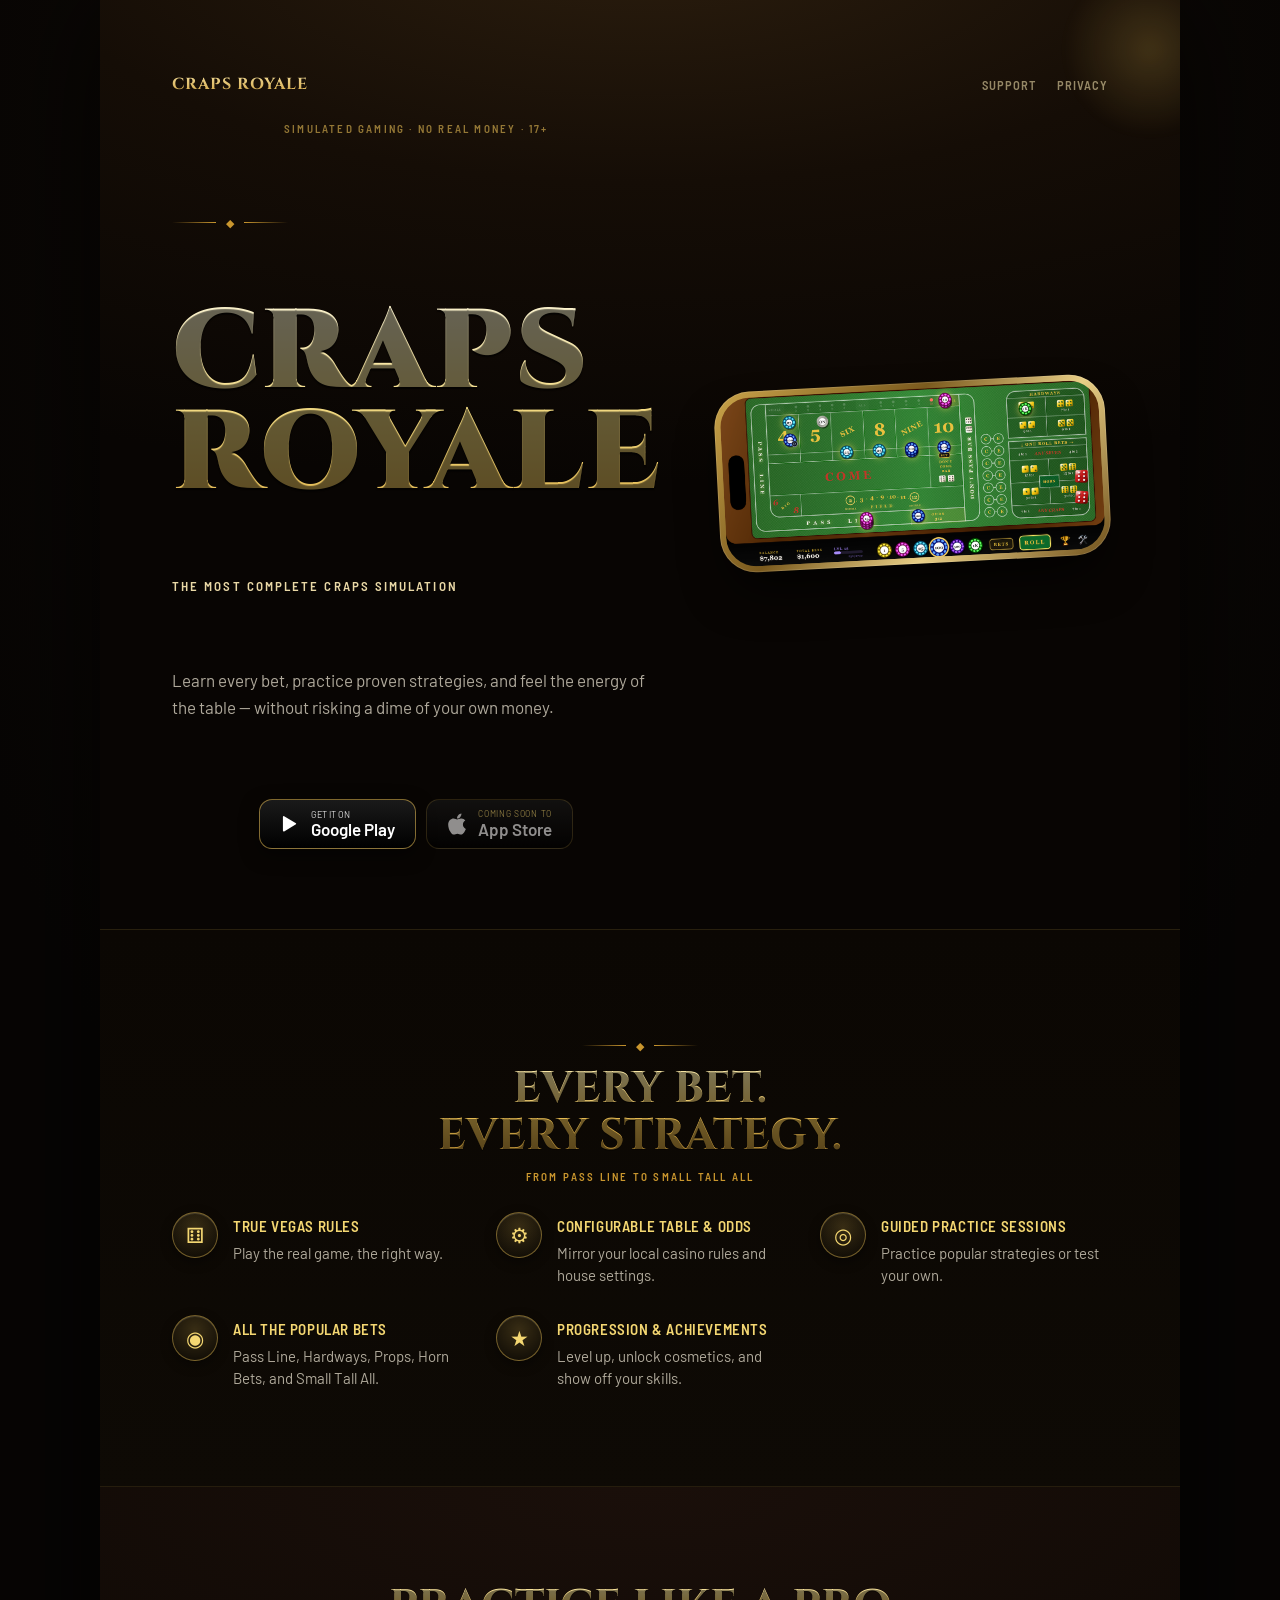
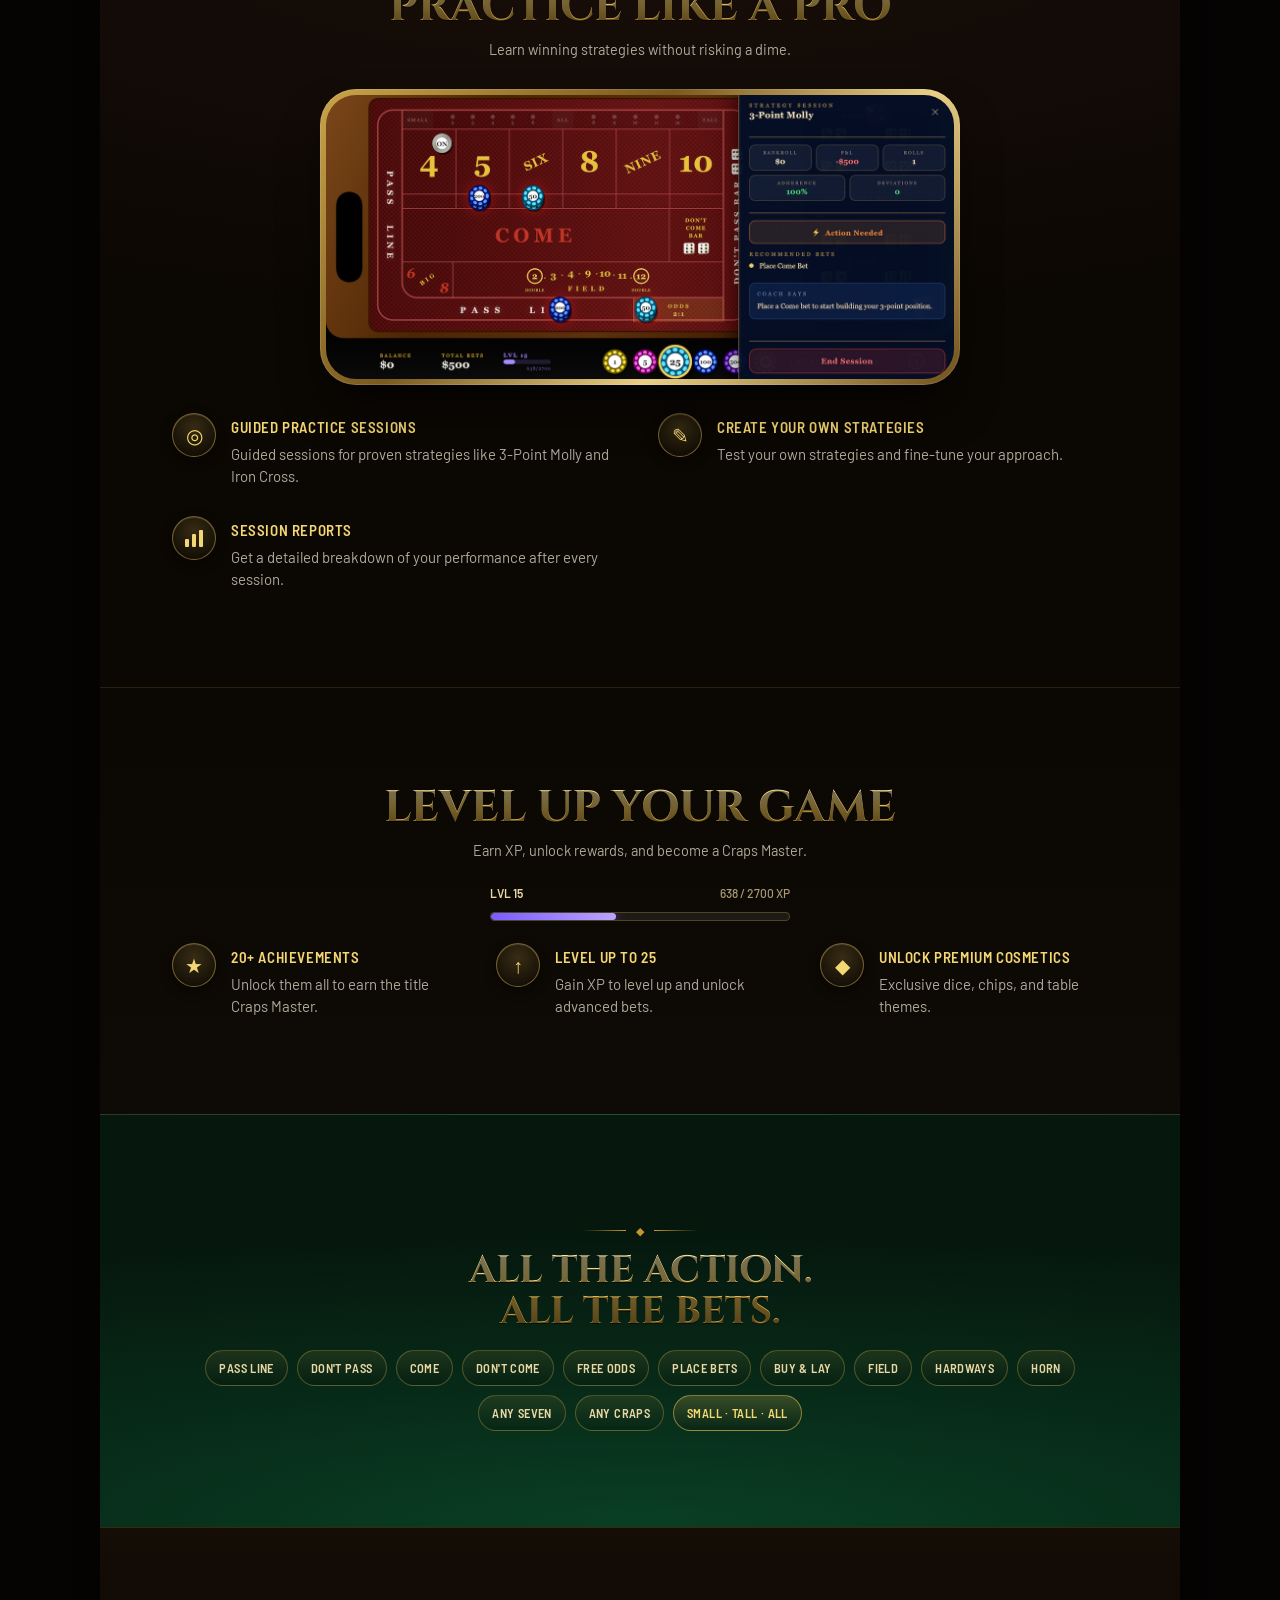
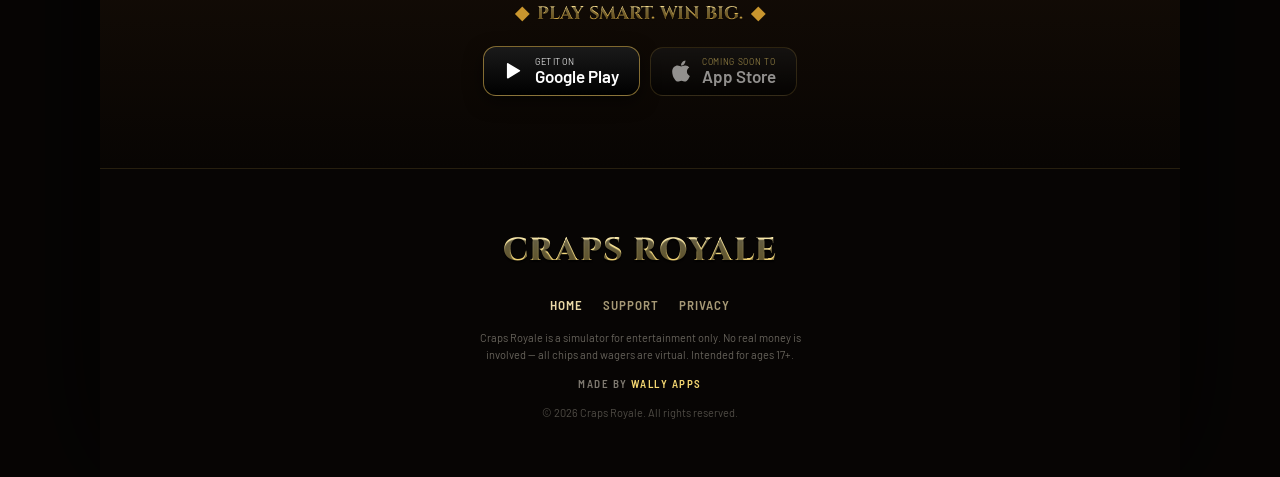
==== commit 2ae562c5: "Add 'Coming Soon to App Store' badge alongside Google Play Wraps both hero and CTA badges in .badge-" ====
--- a/index.html
+++ b/index.html
@@ -40,10 +40,16 @@
 
       <p class="tagline">Learn every bet, practice proven strategies, and feel the energy of the table — without risking a dime of your own money.</p>
 
-      <a class="appstore-badge pulse" data-appstore href="#" aria-label="Get Craps Royale on Google Play">
-        <svg class="apple" width="22" height="24" viewBox="0 0 24 24" xmlns="http://www.w3.org/2000/svg" aria-hidden="true"><path fill="#fff" d="M3.5 20.5V3.5c0-.55.45-1 1-1 .18 0 .35.05.51.13l14.14 8.5c.4.24.4.83 0 1.07L5.01 20.87c-.16.08-.33.13-.51.13-.55 0-1-.45-1-1z"/></svg>
-        <span class="stack"><span class="top">GET IT ON</span><span class="bot">Google Play</span></span>
-      </a>
+      <div class="badge-row">
+        <a class="appstore-badge pulse" data-appstore href="#" aria-label="Get Craps Royale on Google Play">
+          <svg class="apple" width="22" height="24" viewBox="0 0 24 24" xmlns="http://www.w3.org/2000/svg" aria-hidden="true"><path fill="#fff" d="M3.5 20.5V3.5c0-.55.45-1 1-1 .18 0 .35.05.51.13l14.14 8.5c.4.24.4.83 0 1.07L5.01 20.87c-.16.08-.33.13-.51.13-.55 0-1-.45-1-1z"/></svg>
+          <span class="stack"><span class="top">GET IT ON</span><span class="bot">Google Play</span></span>
+        </a>
+        <span class="appstore-badge coming-soon" aria-label="iPhone version coming soon">
+          <svg class="apple" width="20" height="24" viewBox="0 0 384 512" xmlns="http://www.w3.org/2000/svg" aria-hidden="true"><path d="M318.7 268.7c-.2-36.7 16.4-64.4 50-84.8-18.8-26.9-47.2-41.7-84.7-44.6-35.5-2.8-74.3 20.7-88.5 20.7-15 0-49.4-19.7-76.4-19.7C63.3 141.2 4 184.8 4 273.5q0 39.3 14.4 81.2c12.8 36.7 59 126.7 107.2 125.2 25.2-.6 43-17.9 75.8-17.9 31.8 0 48.3 17.9 76.4 17.9 48.6-.7 90.4-82.5 102.6-119.3-65.2-30.7-61.7-90-61.7-91.9zm-56.6-164.2c27.3-32.4 24.8-61.9 24-72.5-24.1 1.4-52 16.4-67.9 34.9-17.5 19.8-27.8 44.3-25.6 71.9 26.1 2 49.9-11.4 69.5-34.3z"/></svg>
+          <span class="stack"><span class="top">COMING SOON TO</span><span class="bot">App Store</span></span>
+        </span>
+      </div>
 
       <div class="phone float" role="img" aria-label="Craps Royale gameplay screen">
         <div class="screen">
@@ -196,10 +202,16 @@
   <!-- ============ CTA BAND ============ -->
   <section class="section cta-band">
     <div class="cta-line"><span class="d">◆</span><span class="section-title-gradient">PLAY SMART. WIN BIG.</span><span class="d">◆</span></div>
-    <a class="appstore-badge" data-appstore href="#" aria-label="Get Craps Royale on Google Play">
-      <svg class="apple" width="22" height="24" viewBox="0 0 24 24" xmlns="http://www.w3.org/2000/svg" aria-hidden="true"><path fill="#fff" d="M3.5 20.5V3.5c0-.55.45-1 1-1 .18 0 .35.05.51.13l14.14 8.5c.4.24.4.83 0 1.07L5.01 20.87c-.16.08-.33.13-.51.13-.55 0-1-.45-1-1z"/></svg>
-      <span class="stack"><span class="top">GET IT ON</span><span class="bot">Google Play</span></span>
-    </a>
+    <div class="badge-row">
+      <a class="appstore-badge" data-appstore href="#" aria-label="Get Craps Royale on Google Play">
+        <svg class="apple" width="22" height="24" viewBox="0 0 24 24" xmlns="http://www.w3.org/2000/svg" aria-hidden="true"><path fill="#fff" d="M3.5 20.5V3.5c0-.55.45-1 1-1 .18 0 .35.05.51.13l14.14 8.5c.4.24.4.83 0 1.07L5.01 20.87c-.16.08-.33.13-.51.13-.55 0-1-.45-1-1z"/></svg>
+        <span class="stack"><span class="top">GET IT ON</span><span class="bot">Google Play</span></span>
+      </a>
+      <span class="appstore-badge coming-soon" aria-label="iPhone version coming soon">
+        <svg class="apple" width="20" height="24" viewBox="0 0 384 512" xmlns="http://www.w3.org/2000/svg" aria-hidden="true"><path d="M318.7 268.7c-.2-36.7 16.4-64.4 50-84.8-18.8-26.9-47.2-41.7-84.7-44.6-35.5-2.8-74.3 20.7-88.5 20.7-15 0-49.4-19.7-76.4-19.7C63.3 141.2 4 184.8 4 273.5q0 39.3 14.4 81.2c12.8 36.7 59 126.7 107.2 125.2 25.2-.6 43-17.9 75.8-17.9 31.8 0 48.3 17.9 76.4 17.9 48.6-.7 90.4-82.5 102.6-119.3-65.2-30.7-61.7-90-61.7-91.9zm-56.6-164.2c27.3-32.4 24.8-61.9 24-72.5-24.1 1.4-52 16.4-67.9 34.9-17.5 19.8-27.8 44.3-25.6 71.9 26.1 2 49.9-11.4 69.5-34.3z"/></svg>
+        <span class="stack"><span class="top">COMING SOON TO</span><span class="bot">App Store</span></span>
+      </span>
+    </div>
   </section>
 
   <!-- ============ FOOTER ============ -->
--- a/styles.css
+++ b/styles.css
@@ -138,6 +138,29 @@
 .appstore-badge .stack .top { font-size: 9px; opacity: 0.85; }
 .appstore-badge .stack .bot { font-size: 17px; font-weight: 600; margin-top: 2px; }
 .appstore-badge.pulse { animation: glowPulse 4s ease-in-out infinite; }
+
+.badge-row {
+  display: inline-flex;
+  flex-wrap: wrap;
+  gap: 10px;
+  align-items: center;
+  justify-content: center;
+}
+
+.appstore-badge.coming-soon {
+  opacity: 0.55;
+  cursor: default;
+  border-color: rgba(231,190,85,0.3);
+  box-shadow: none;
+  animation: none;
+}
+.appstore-badge.coming-soon .apple { fill: #fff; }
+.appstore-badge.coming-soon .stack .top {
+  color: #F4D772;
+  opacity: 1;
+  font-size: 8.5px;
+  letter-spacing: 0.08em;
+}
 
 /* ---- Sections (home) ---- */
 .section {
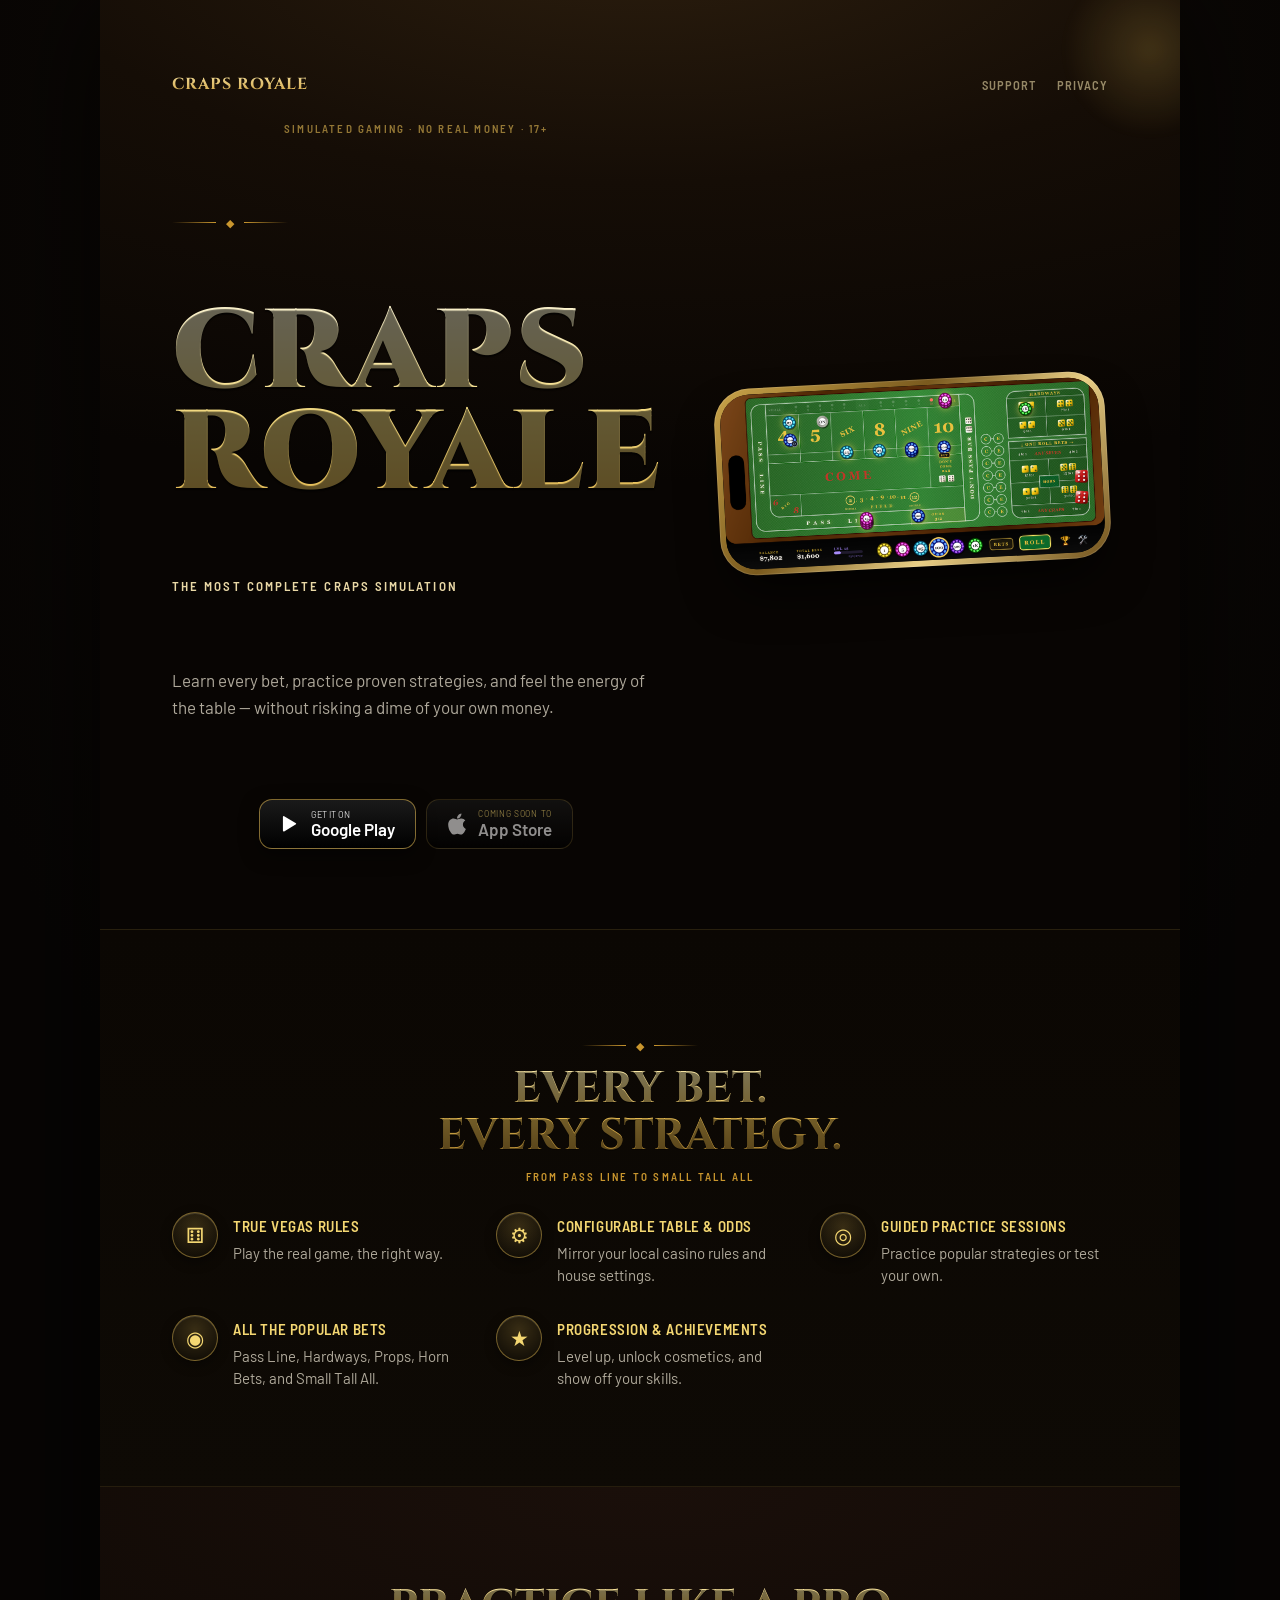
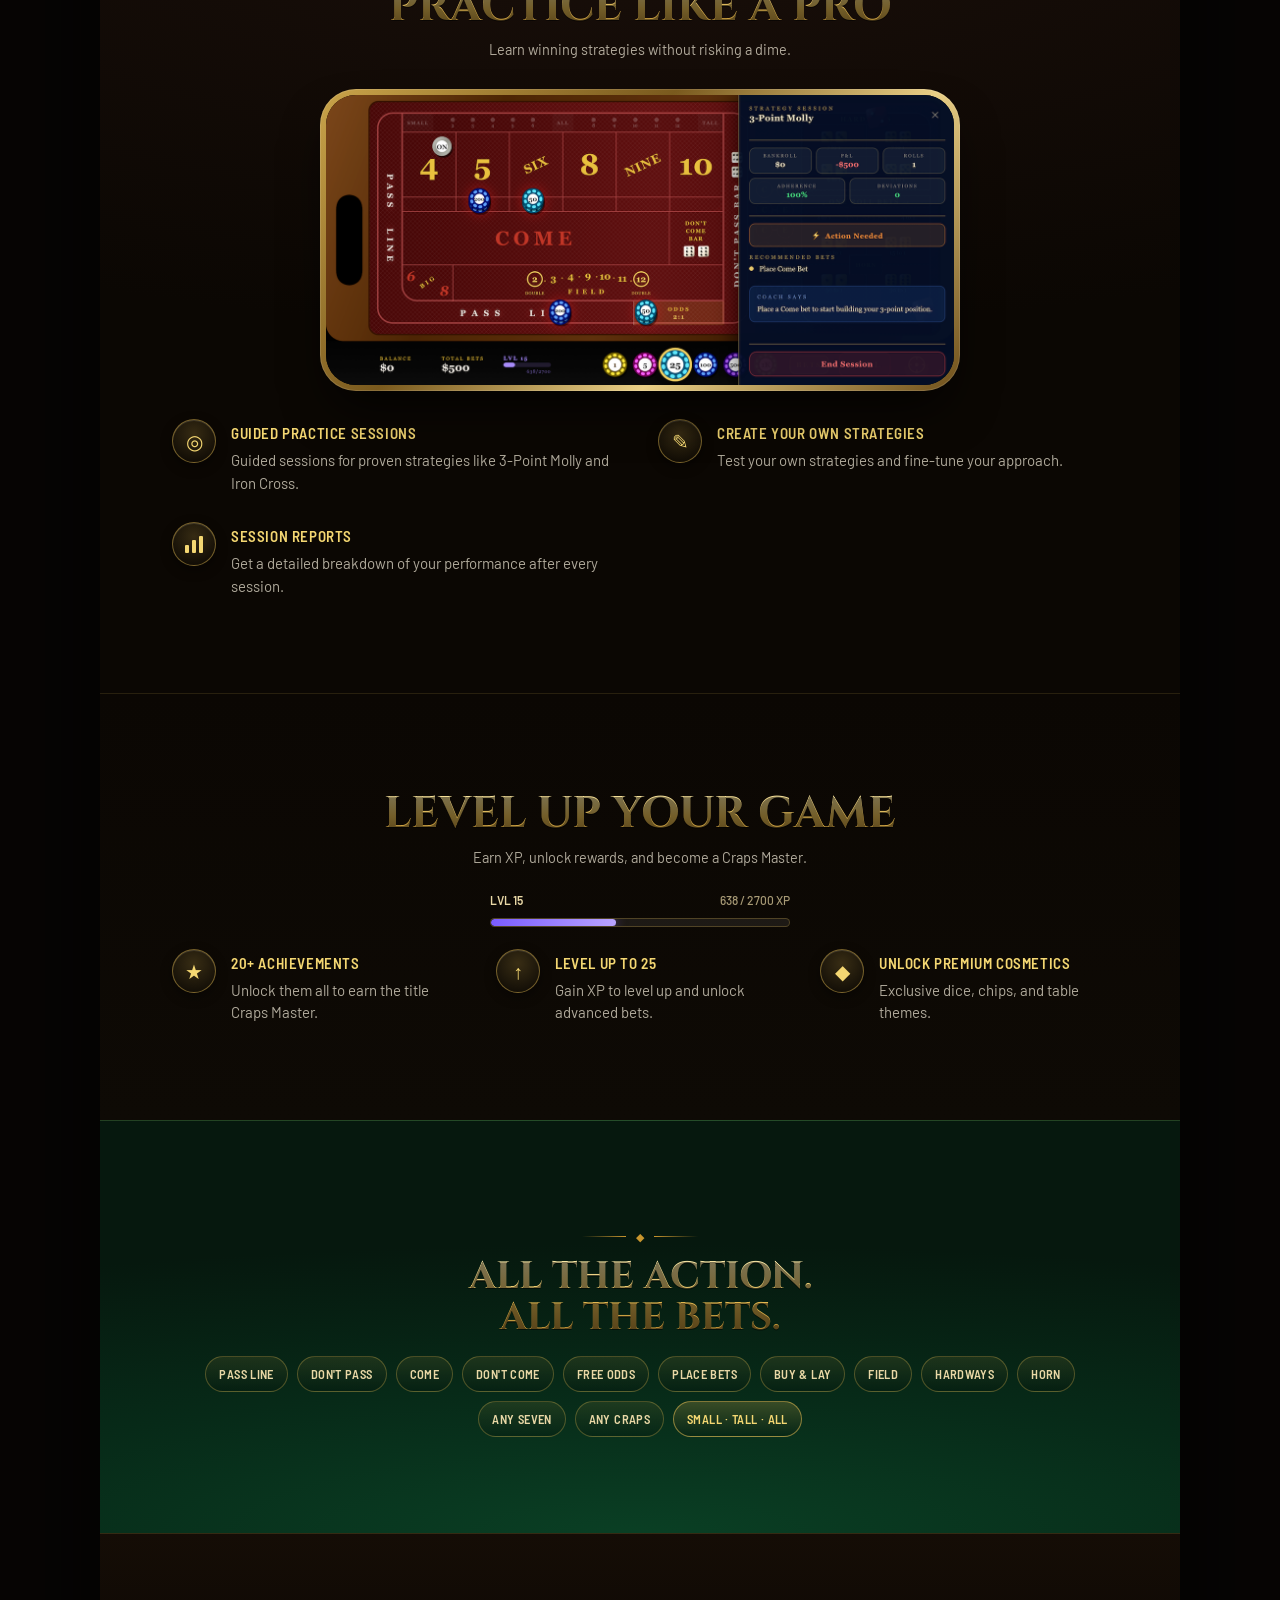
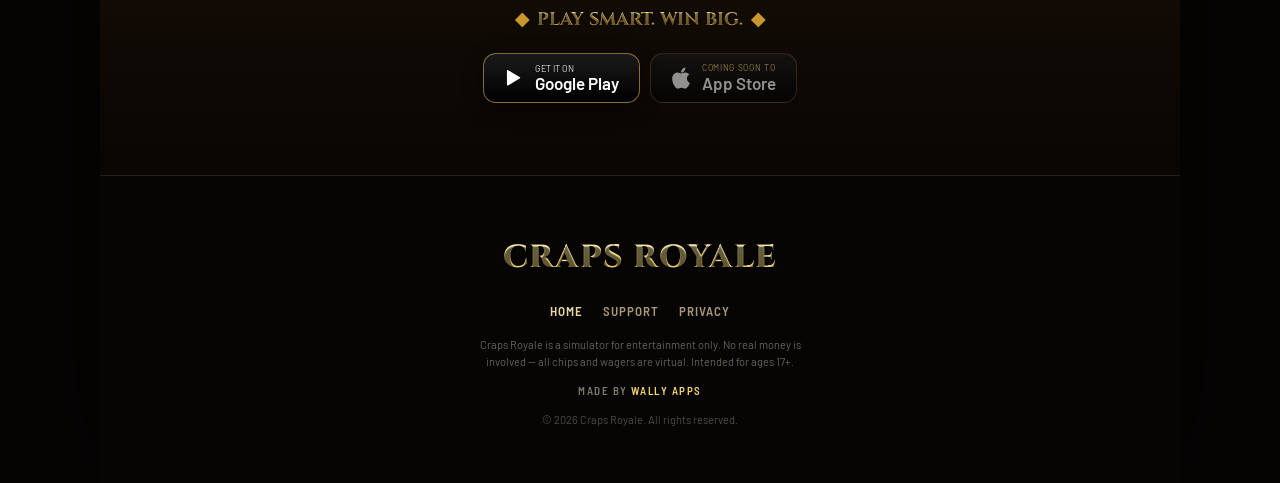
==== commit b2e003ae: "Site: fix phone-frame media overflow on iOS (WebKit) iPhone browsers (all WebKit) don't treat an asp" ====
--- a/index.html
+++ b/index.html
@@ -9,7 +9,7 @@
 <link rel="preconnect" href="https://fonts.googleapis.com" />
 <link rel="preconnect" href="https://fonts.gstatic.com" crossorigin />
 <link href="https://fonts.googleapis.com/css2?family=Cinzel:wght@400;600;700;800;900&family=Barlow:ital,wght@0,400;0,500;0,600;0,700;1,500&family=Barlow+Semi+Condensed:wght@500;600;700&display=swap" rel="stylesheet" />
-<link rel="stylesheet" href="styles.css" />
+<link rel="stylesheet" href="styles.css?v=2" />
 </head>
 <body>
 
--- a/styles.css
+++ b/styles.css
@@ -321,7 +321,6 @@
   margin: 28px auto 0;
   width: 100%;
   max-width: 340px;
-  aspect-ratio: 19.5 / 9;
   border-radius: 30px;
   padding: 5px;
   background: linear-gradient(135deg, #caa44a, #7a5a1e 38%, #e9cf86 66%, #6e4f1a);
@@ -333,12 +332,17 @@
 .phone.float { animation: floatYrot 6s ease-in-out infinite; transform: rotate(-3deg); }
 .phone .screen {
   position: relative;
-  width: 100%; height: 100%;
+  width: 100%;
+  height: 0;
+  /* Aspect ratio via padding (WebKit-safe): 19.5:9 landscape frame. */
+  padding-bottom: 46.15%;
   border-radius: 25px;
   overflow: hidden;
   background: #000;
 }
 .phone .screen img {
+  position: absolute;
+  top: 0; left: 0;
   width: 100%; height: 100%;
   object-fit: cover;
 }
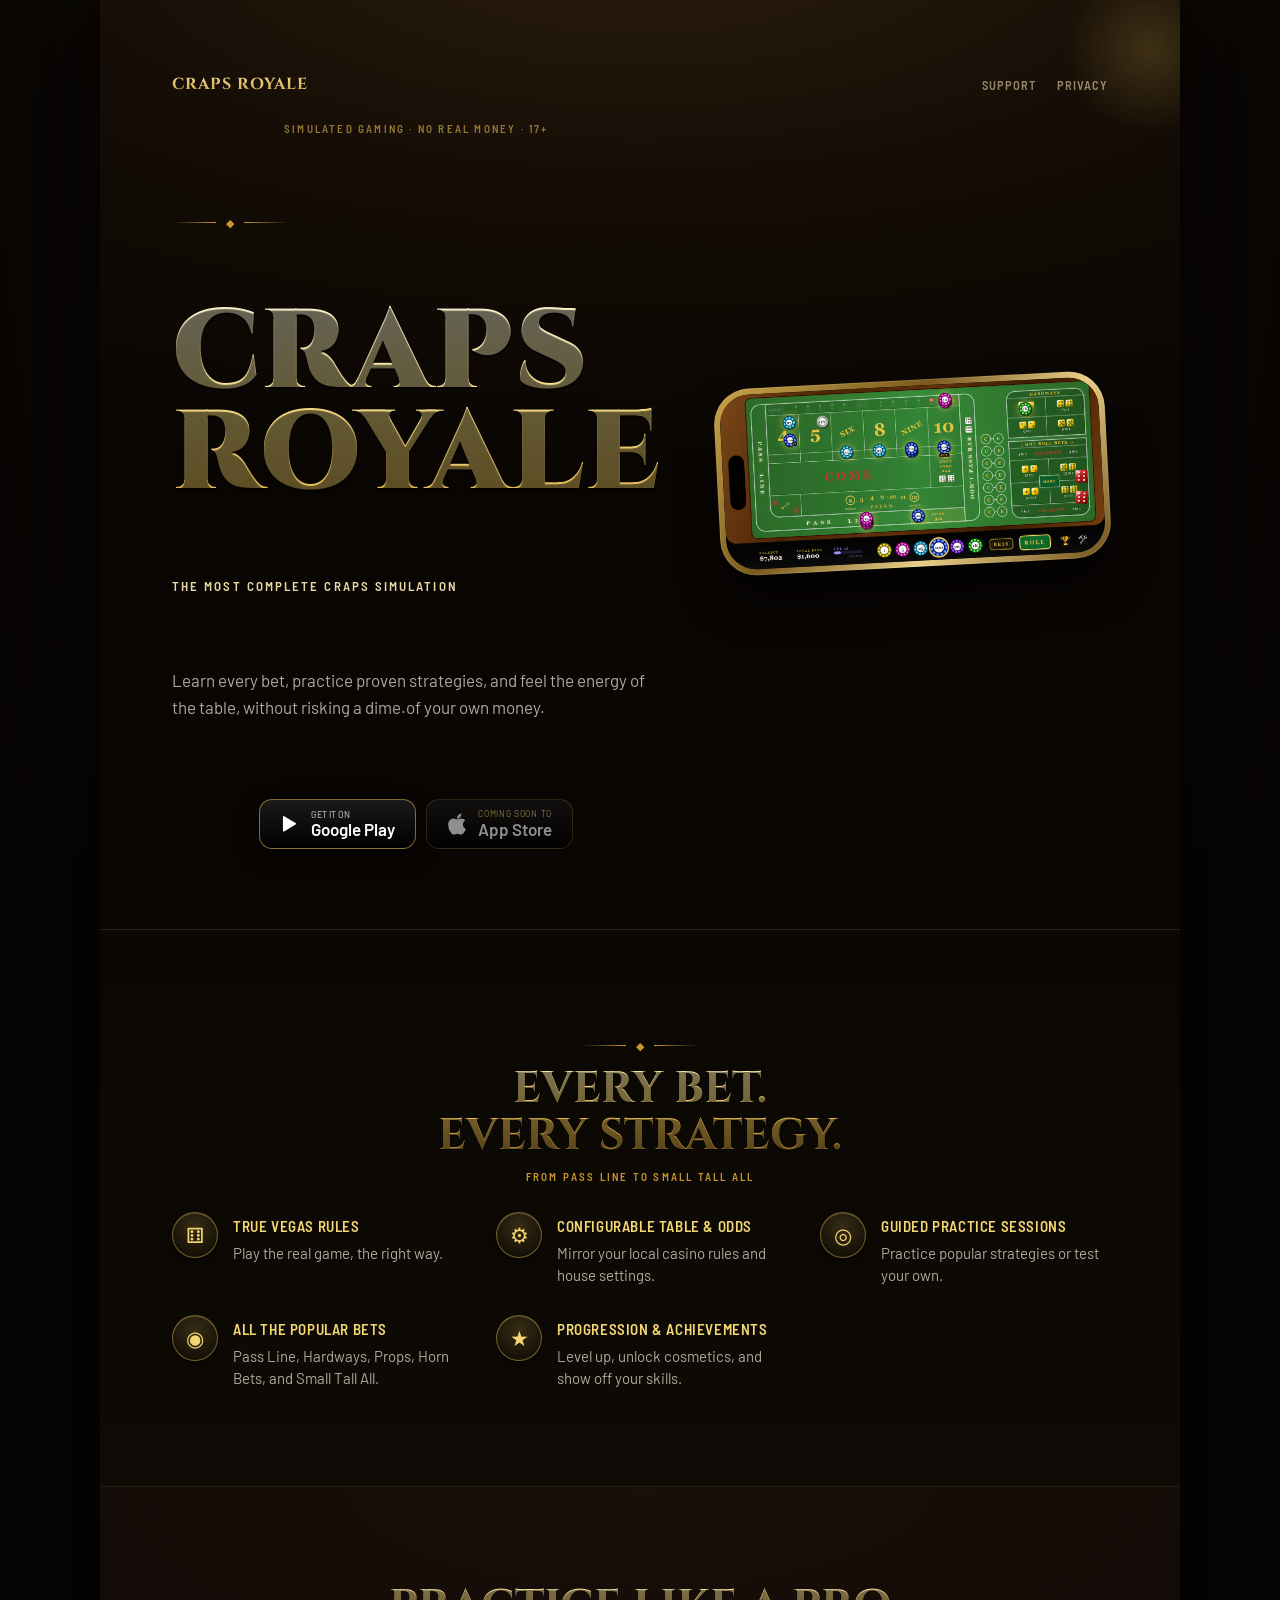
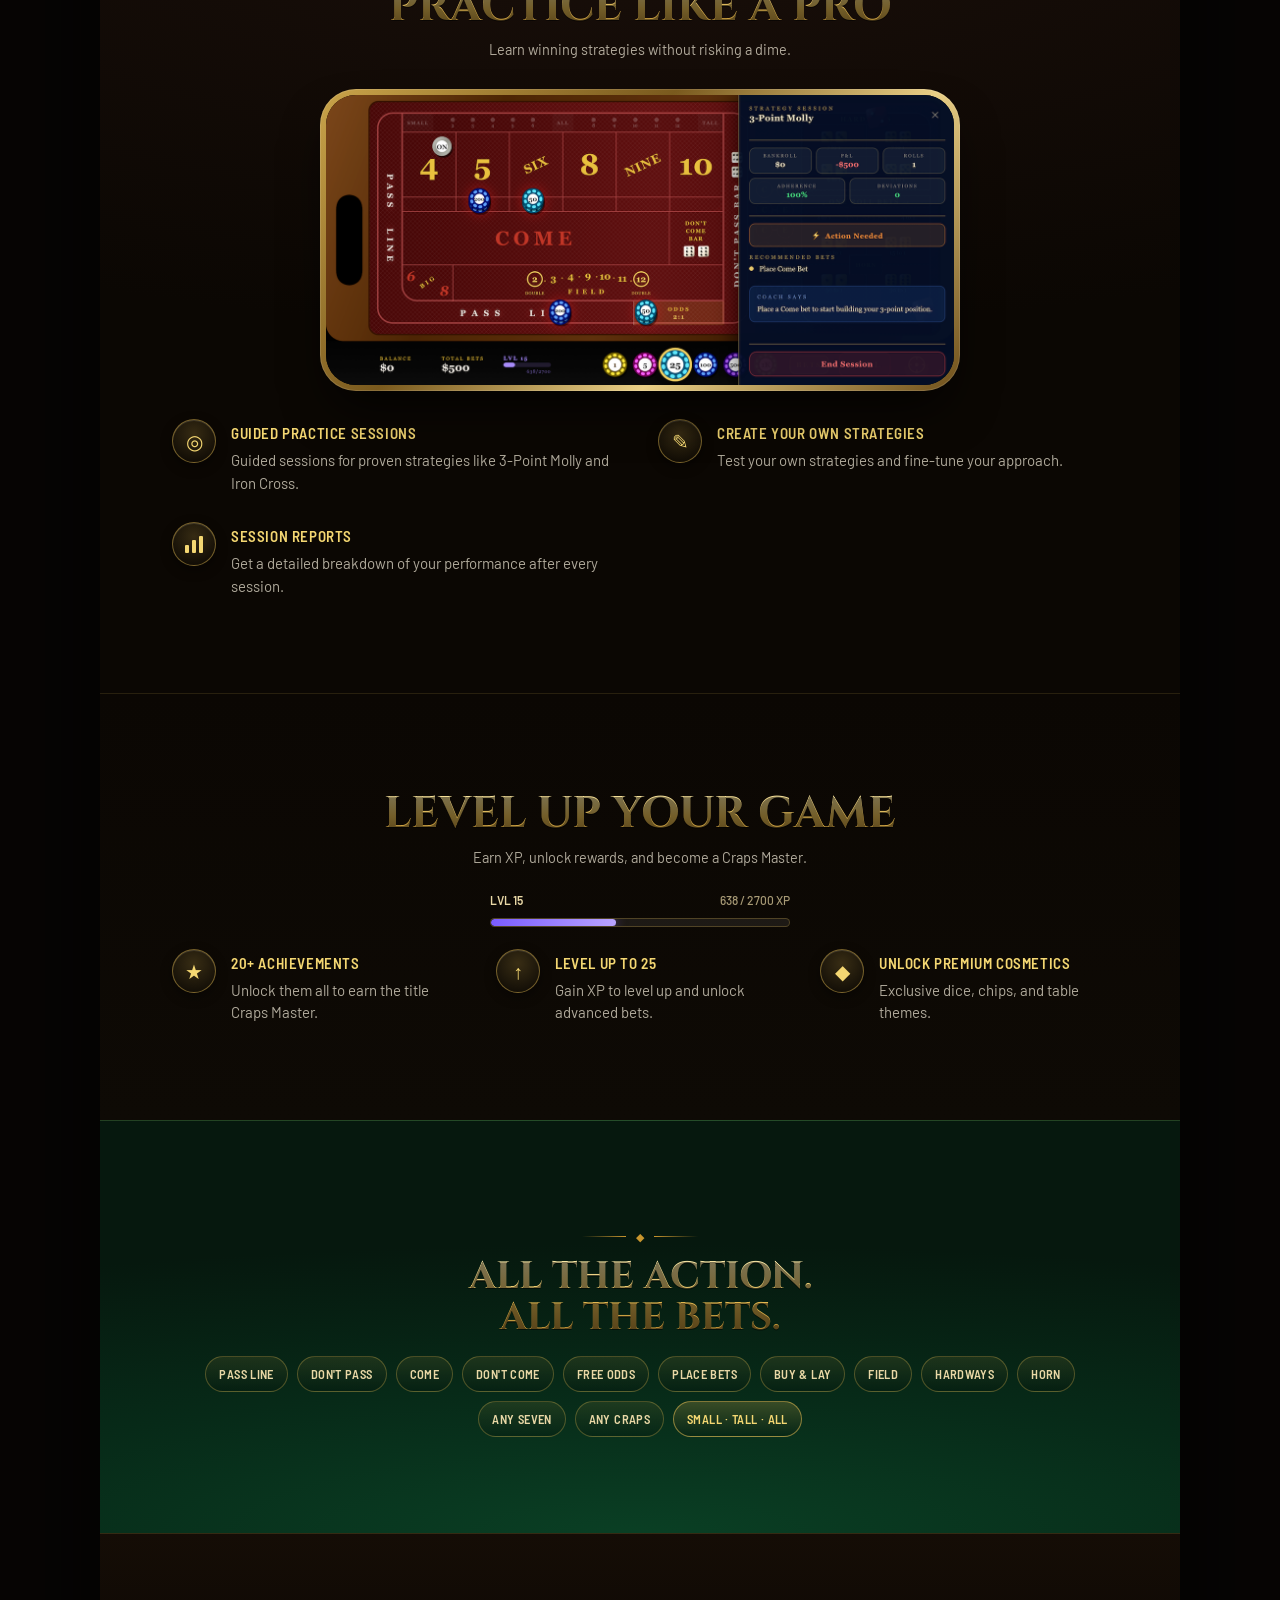
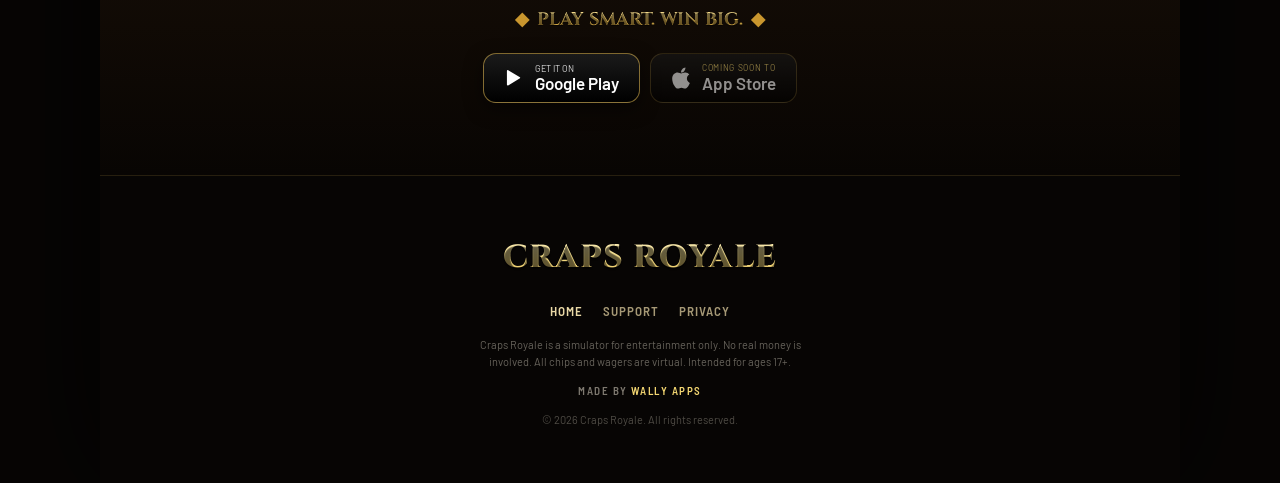
==== commit 6fe1e436: "Clean up em dashes across all pages Replace em dashes with colons, periods, commas, parentheses, or " ====
--- a/index.html
+++ b/index.html
@@ -3,8 +3,8 @@
 <head>
 <meta charset="UTF-8" />
 <meta name="viewport" content="width=device-width, initial-scale=1, viewport-fit=cover" />
-<title>Craps Royale — The Most Complete Craps Simulator for Android</title>
-<meta name="description" content="Craps Royale is a full-featured craps casino simulator for Android. Learn every bet, practice proven strategies, and feel the energy of the table — without risking a dime." />
+<title>Craps Royale | The Most Complete Craps Simulator for Android</title>
+<meta name="description" content="Craps Royale is a full-featured craps casino simulator for Android. Learn every bet, practice proven strategies, and feel the energy of the table, without risking a dime." />
 <meta name="theme-color" content="#080503" />
 <link rel="preconnect" href="https://fonts.googleapis.com" />
 <link rel="preconnect" href="https://fonts.gstatic.com" crossorigin />
@@ -38,7 +38,7 @@
 
       <div class="subhead">The Most Complete Craps Simulation</div>
 
-      <p class="tagline">Learn every bet, practice proven strategies, and feel the energy of the table — without risking a dime of your own money.</p>
+      <p class="tagline">Learn every bet, practice proven strategies, and feel the energy of the table, without risking a dime.of your own money.</p>
 
       <div class="badge-row">
         <a class="appstore-badge pulse" data-appstore href="#" aria-label="Get Craps Royale on Google Play">
@@ -53,7 +53,7 @@
 
       <div class="phone float" role="img" aria-label="Craps Royale gameplay screen">
         <div class="screen">
-          <img src="images/screenshot-gameplay.png" alt="Craps Royale gameplay — landscape view of the felt table" />
+          <img src="images/screenshot-gameplay.png" alt="Craps Royale gameplay, landscape view of the felt table" />
         </div>
       </div>
     </div>
@@ -109,9 +109,9 @@
     <h2 class="h2 section-title-gradient">PRACTICE LIKE A PRO</h2>
     <p class="sub">Learn winning strategies without risking a dime.</p>
 
-    <div class="phone" role="img" aria-label="Strategy Lab — guided practice sessions">
+    <div class="phone" role="img" aria-label="Strategy Lab: guided practice sessions">
       <div class="screen">
-        <img src="images/screenshot-strategy.png" alt="Strategy Lab guided session — landscape view" />
+        <img src="images/screenshot-strategy.png" alt="Strategy Lab guided session, landscape view" />
       </div>
     </div>
 
@@ -222,7 +222,7 @@
       <a href="support.html">Support</a>
       <a href="privacy.html">Privacy</a>
     </nav>
-    <p class="disclaimer">Craps Royale is a simulator for entertainment only. No real money is involved — all chips and wagers are virtual. Intended for ages 17+.</p>
+    <p class="disclaimer">Craps Royale is a simulator for entertainment only. No real money is involved. All chips and wagers are virtual. Intended for ages 17+.</p>
     <p class="madeby">Made by <a href="https://wallyapps.com">Wally Apps</a></p>
     <p class="copyright">© 2026 Craps Royale. All rights reserved.</p>
   </footer>
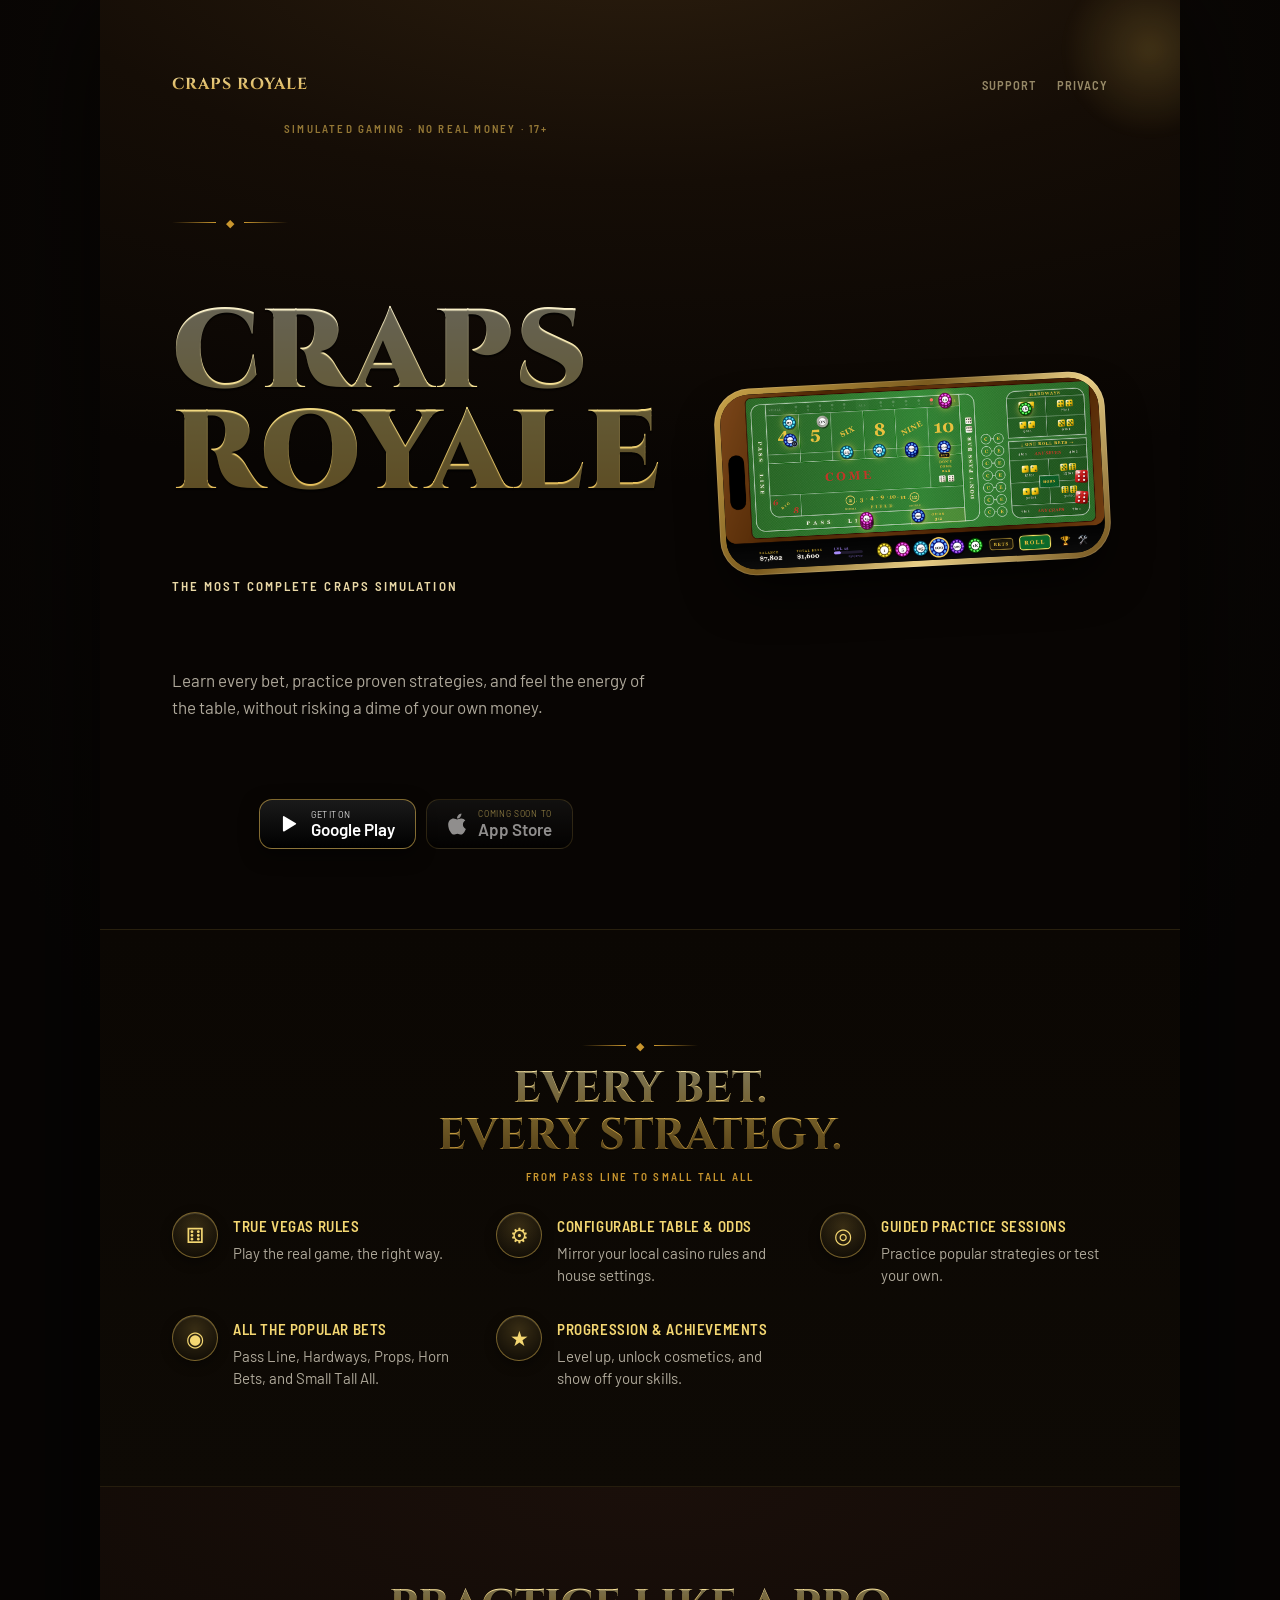
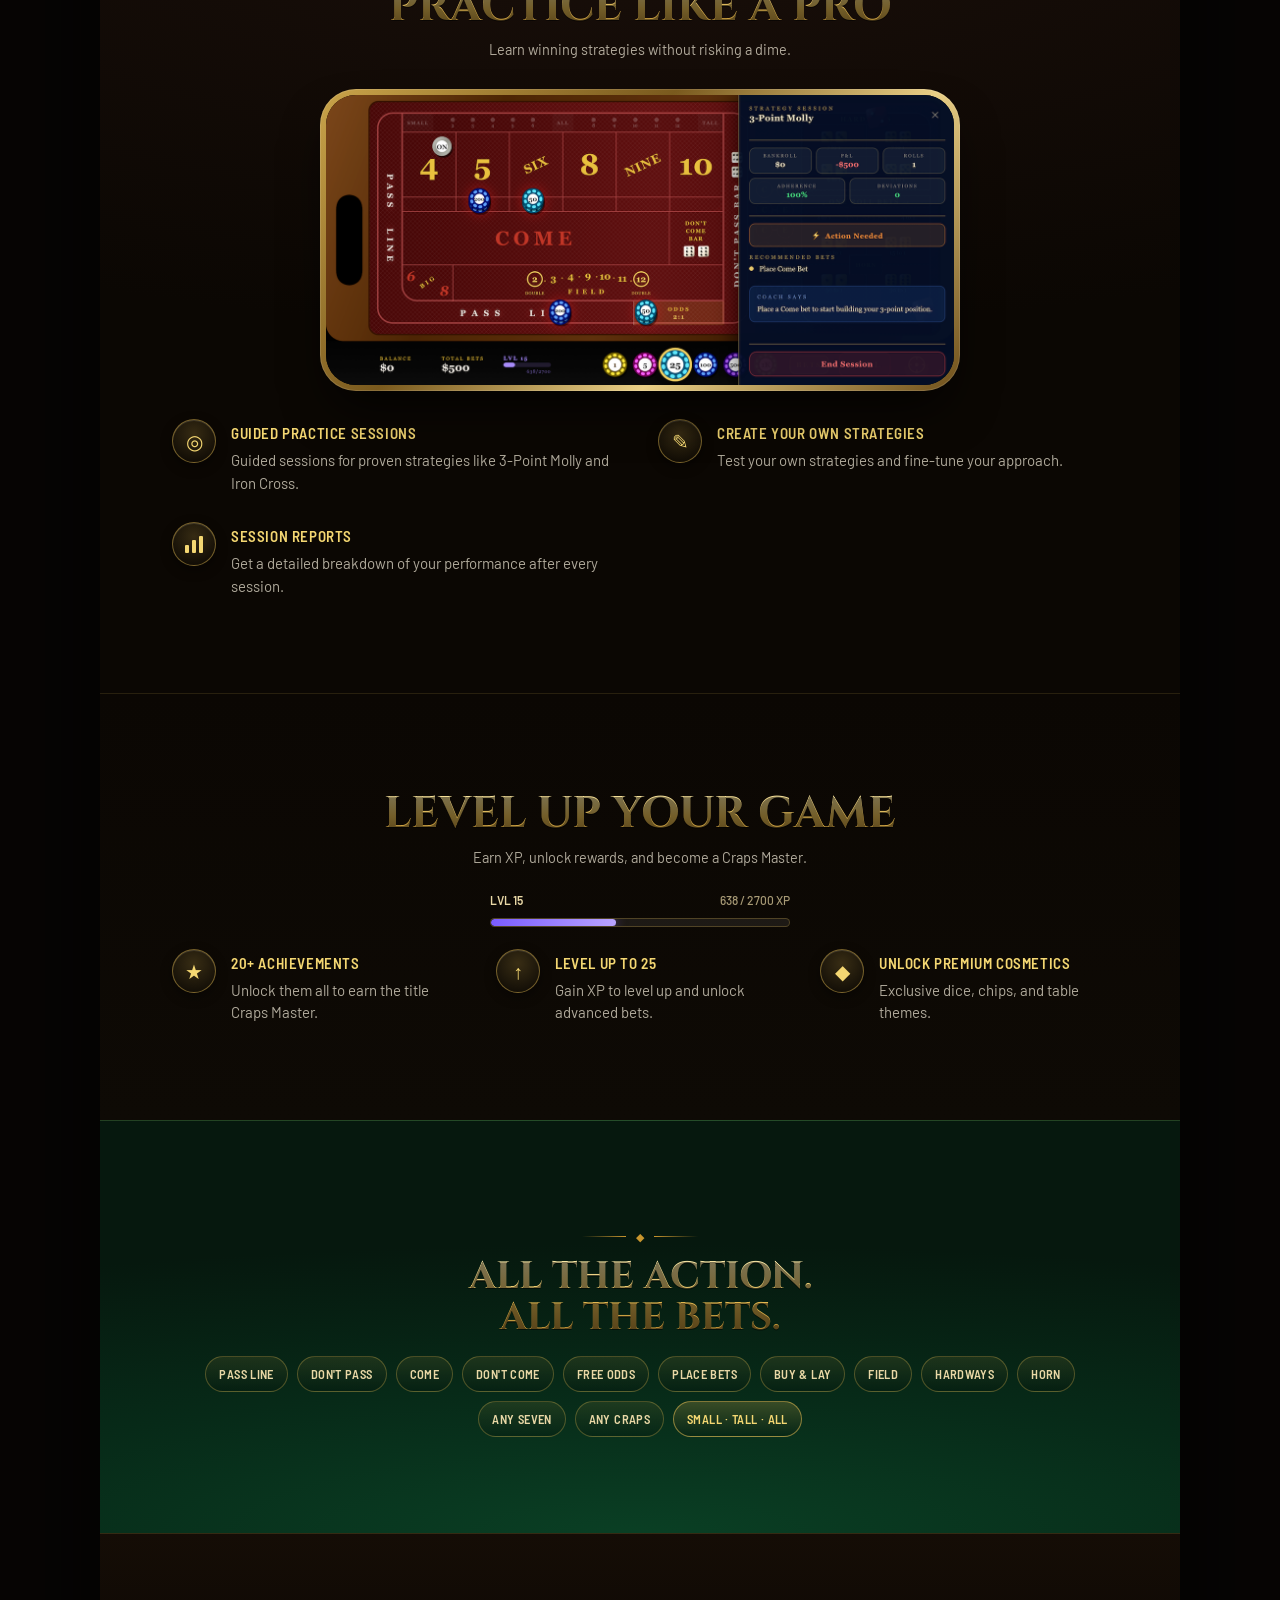
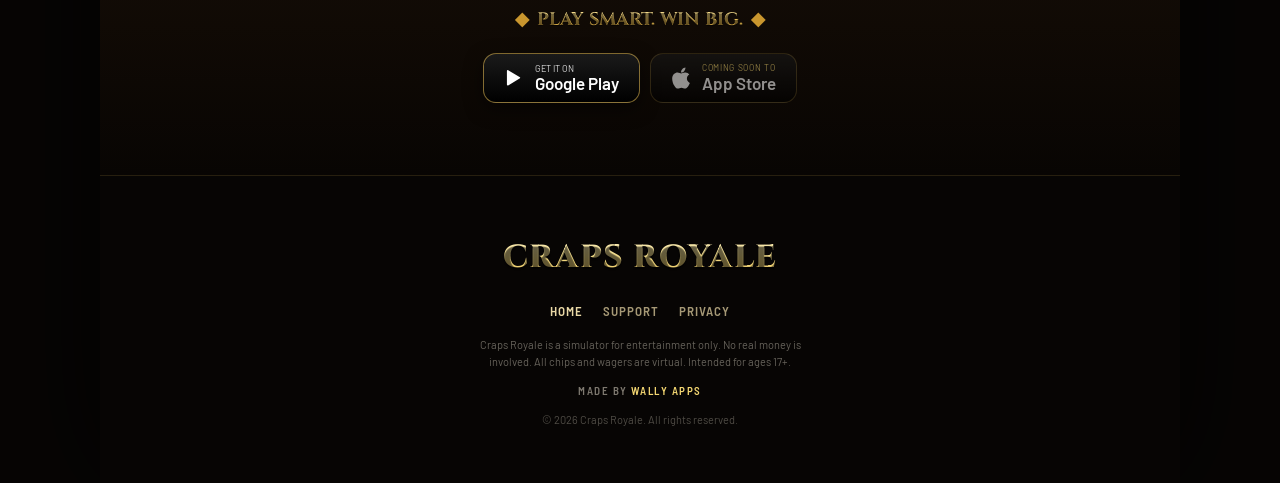
==== commit a3ee7bcf: "Fix typo: 'dime.of' -> 'dime of' in home tagline Co-Authored-By: Claude Opus 4.7 <noreply@anthropic." ====
--- a/index.html
+++ b/index.html
@@ -38,7 +38,7 @@
 
       <div class="subhead">The Most Complete Craps Simulation</div>
 
-      <p class="tagline">Learn every bet, practice proven strategies, and feel the energy of the table, without risking a dime.of your own money.</p>
+      <p class="tagline">Learn every bet, practice proven strategies, and feel the energy of the table, without risking a dime of your own money.</p>
 
       <div class="badge-row">
         <a class="appstore-badge pulse" data-appstore href="#" aria-label="Get Craps Royale on Google Play">
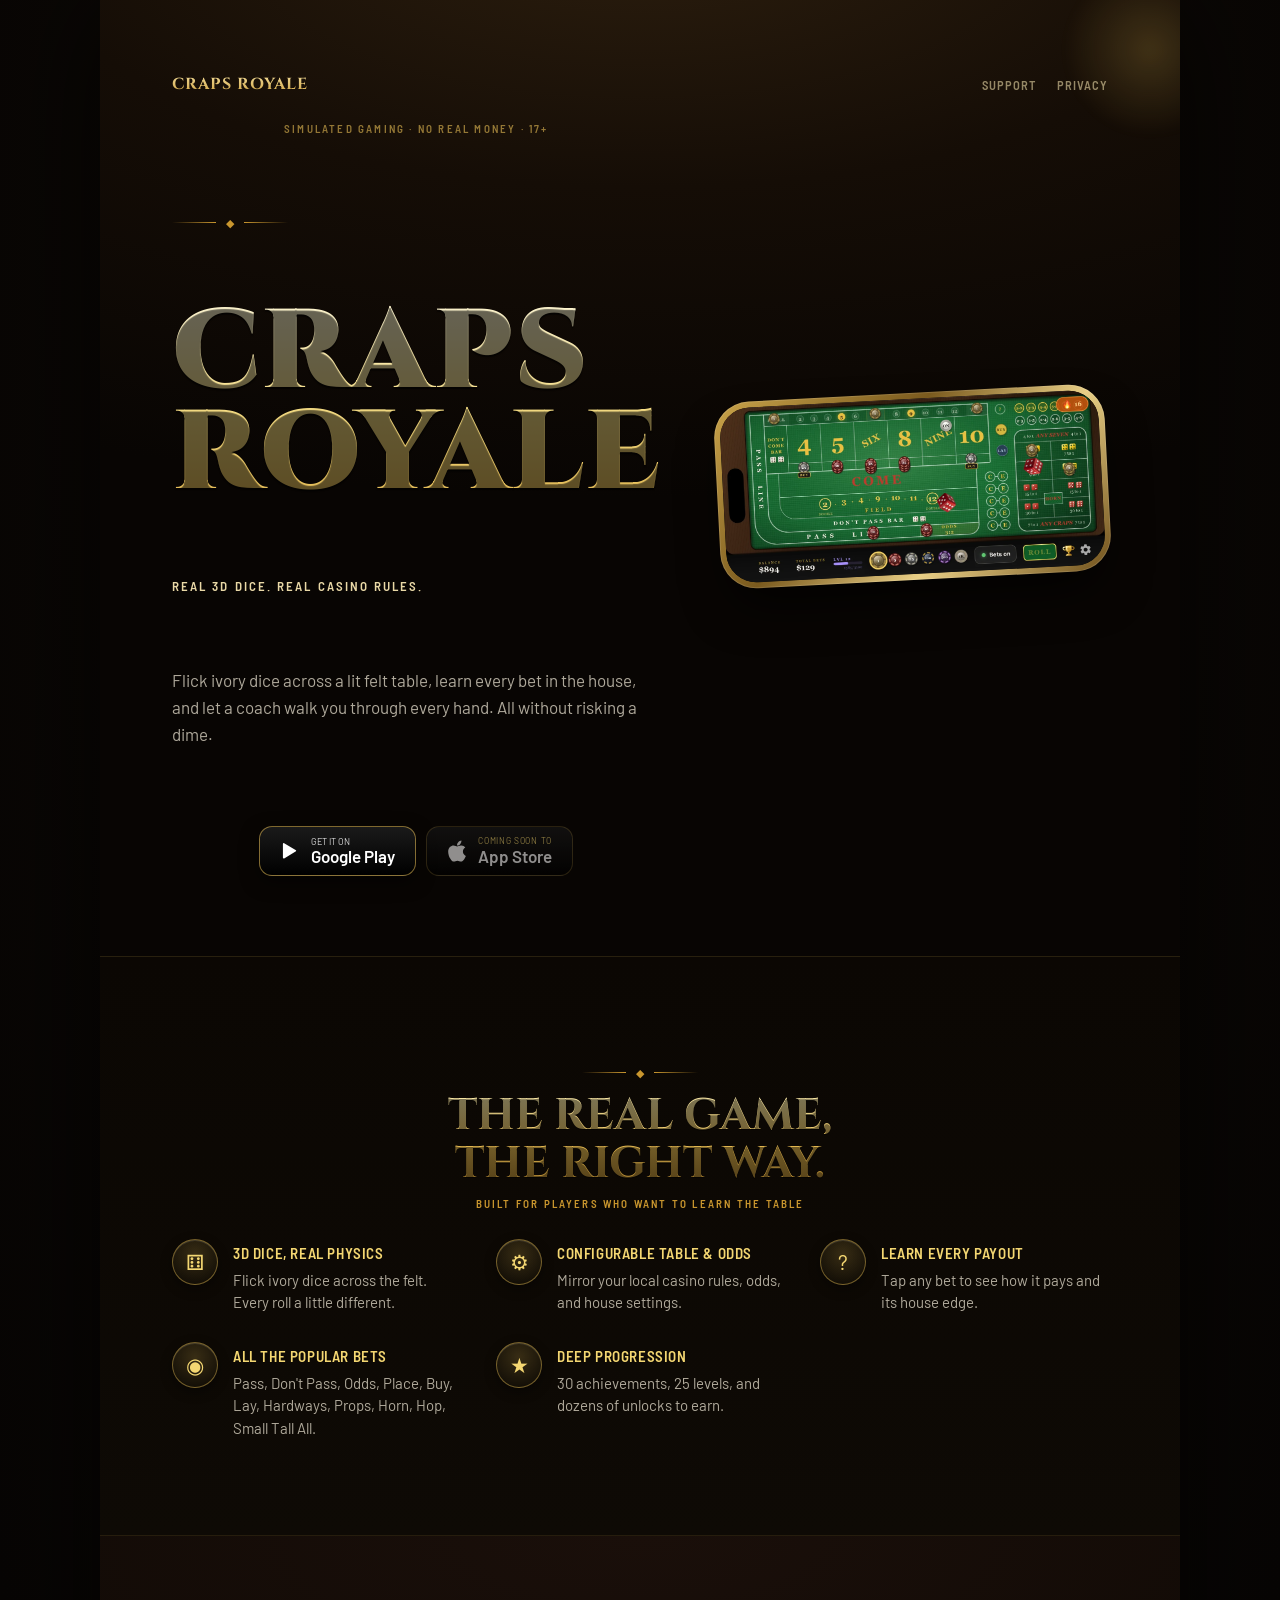
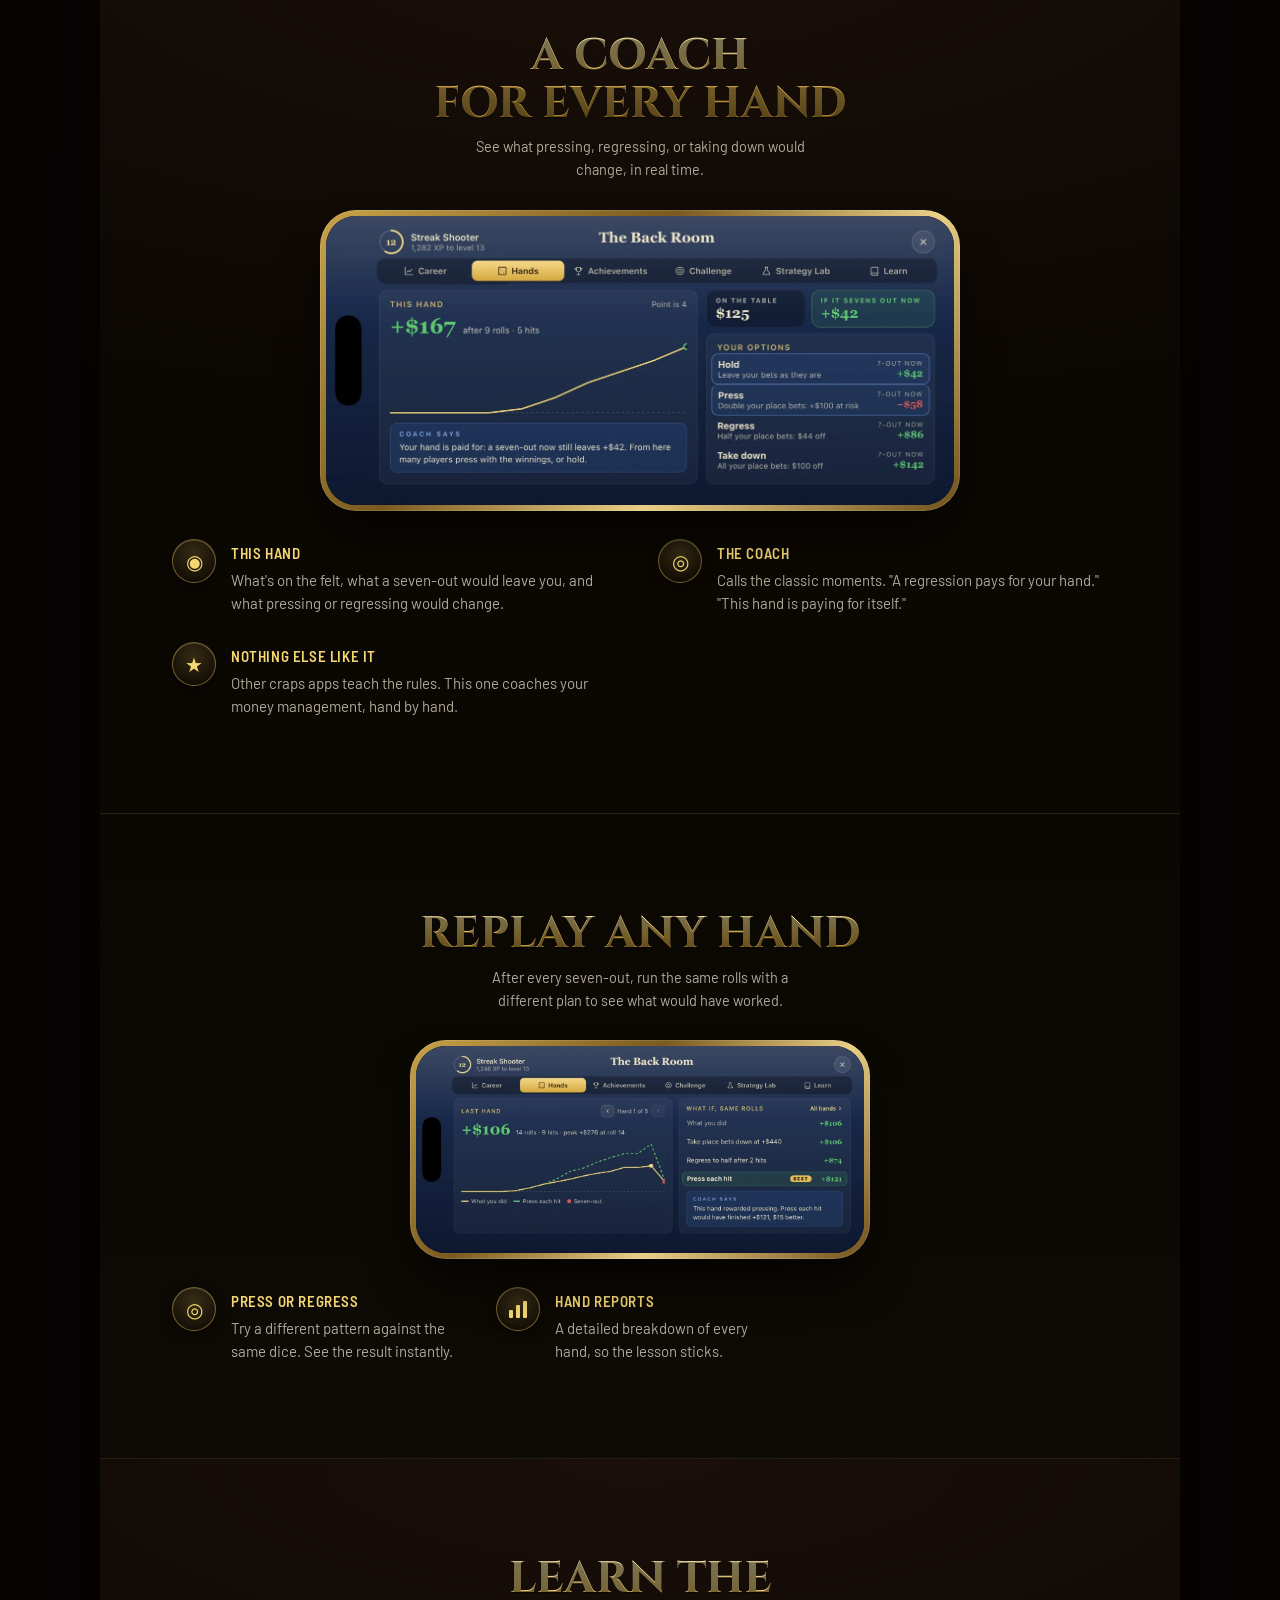
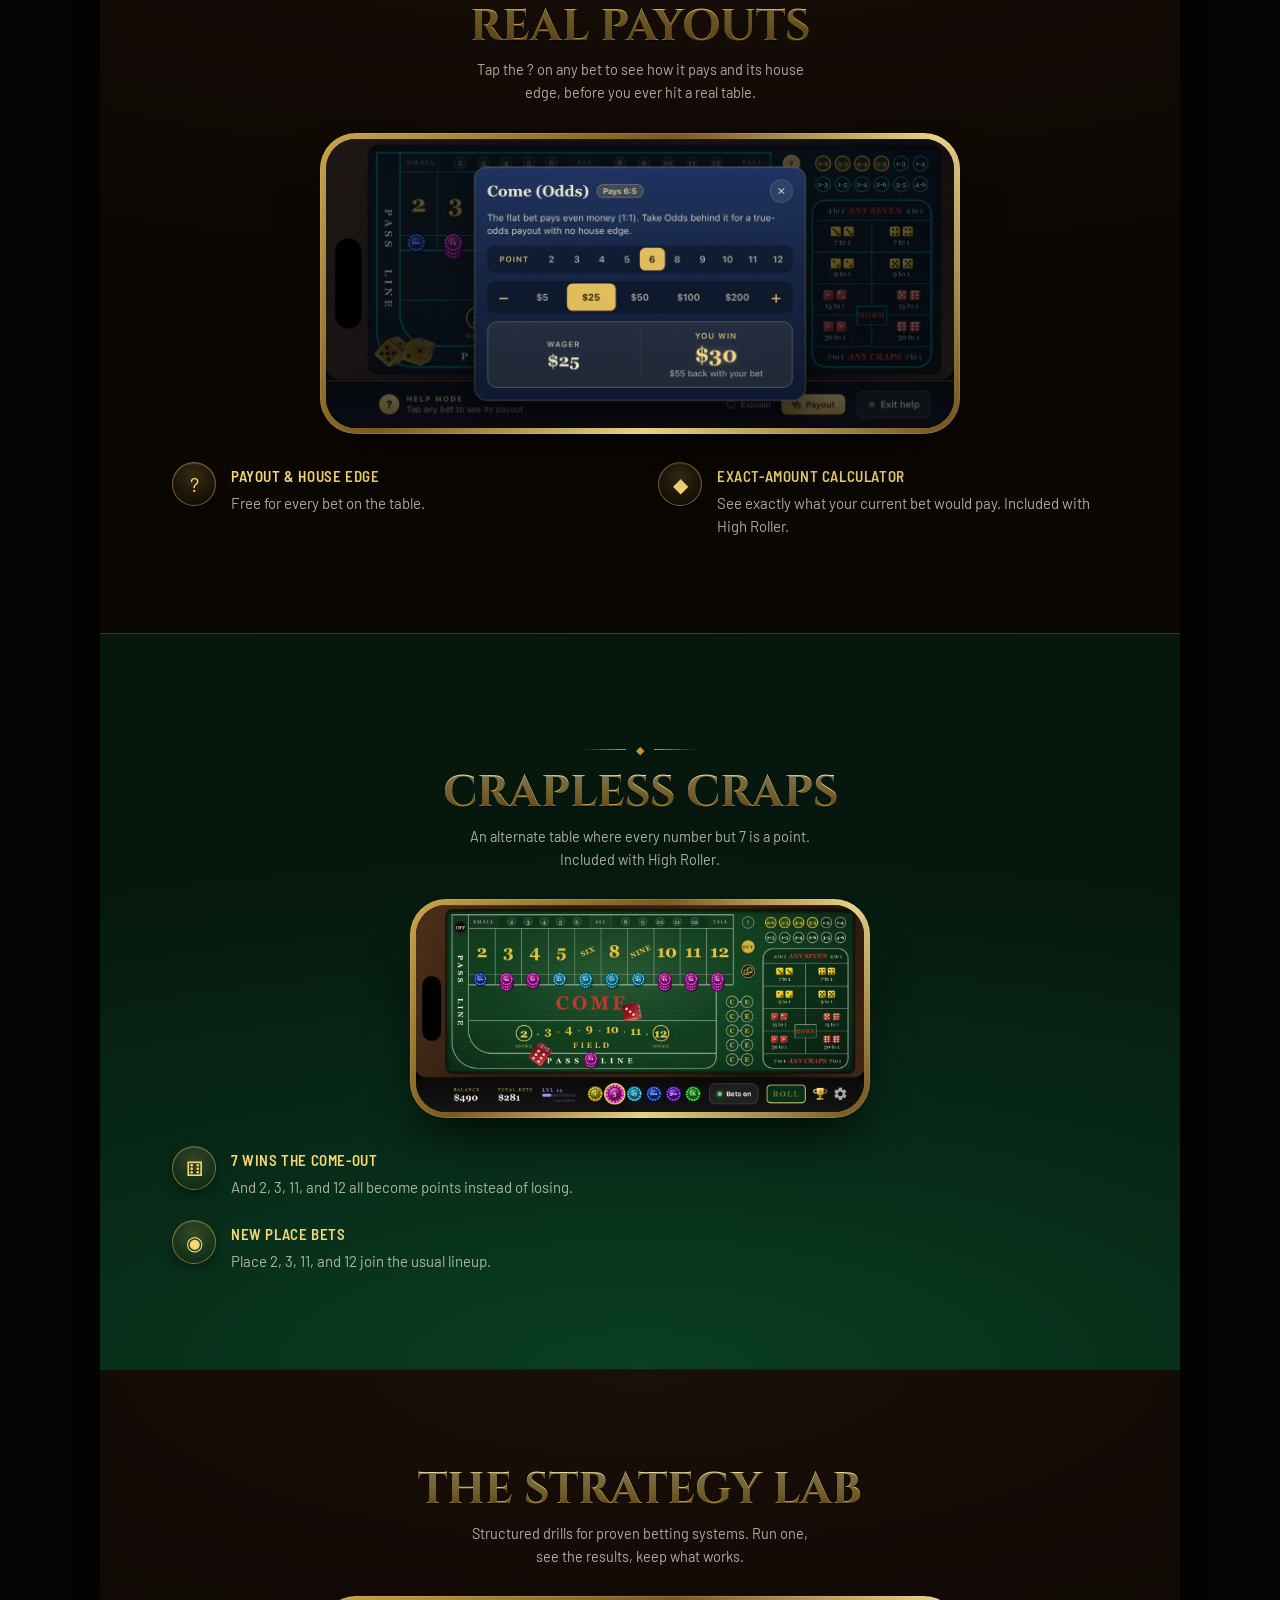
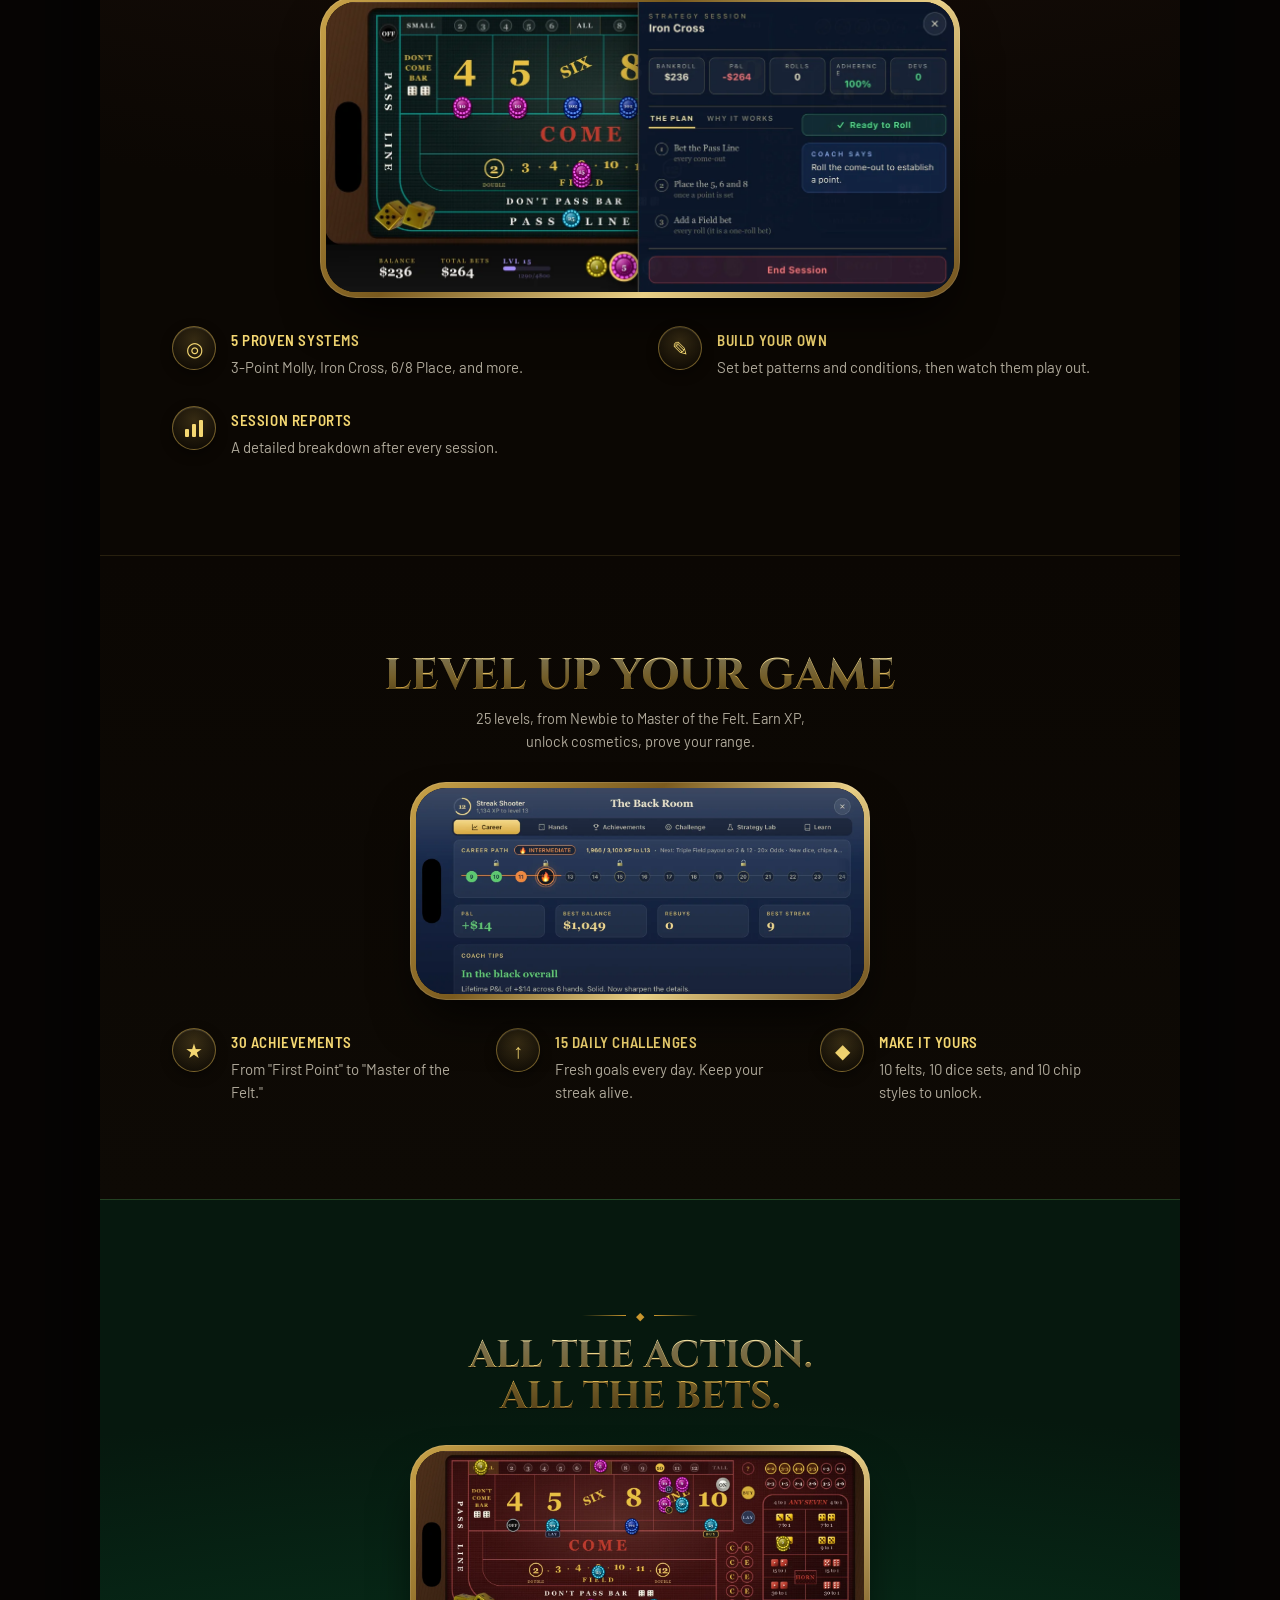
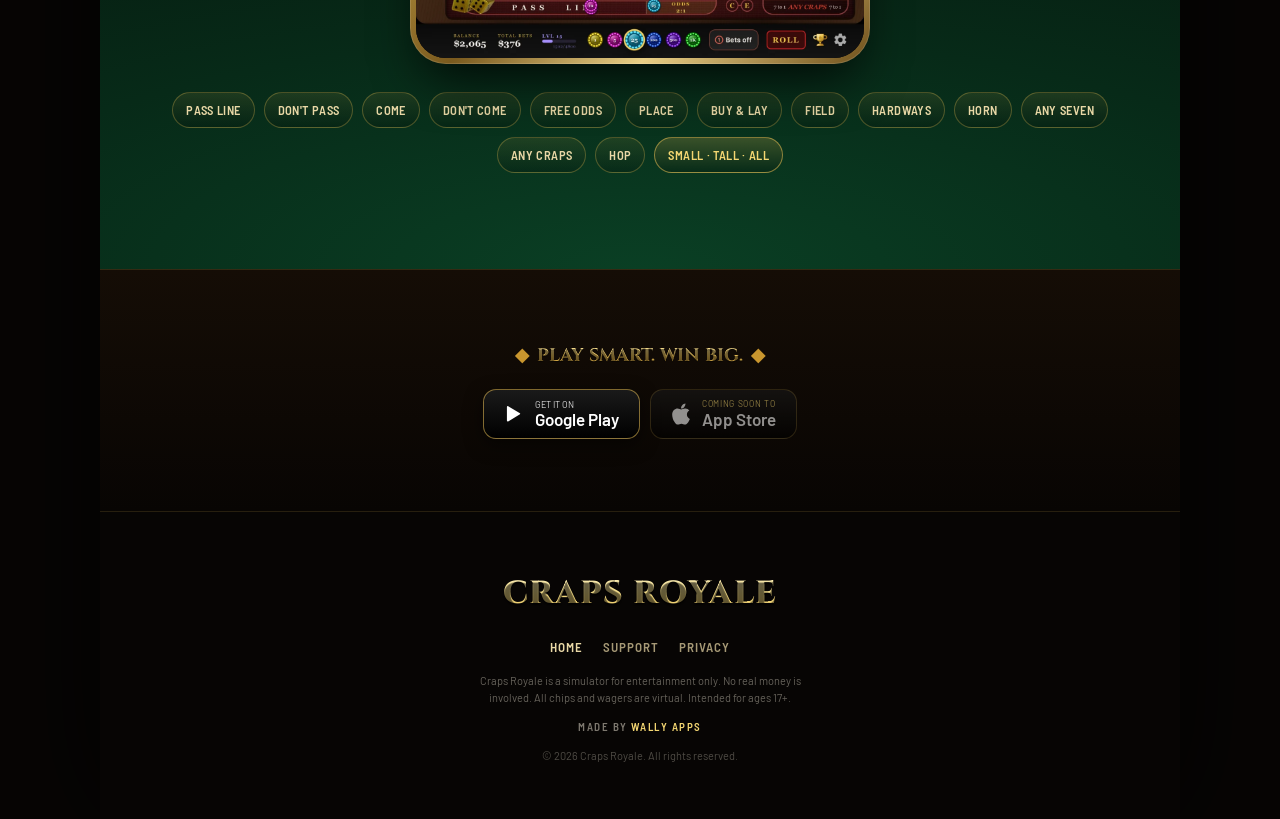
==== commit 59269e90: "Refresh home page for 1.5: new screenshots and features Swap the pre-1.5 PNGs for a fresh set of 8 W" ====
--- a/index.html
+++ b/index.html
@@ -3,13 +3,13 @@
 <head>
 <meta charset="UTF-8" />
 <meta name="viewport" content="width=device-width, initial-scale=1, viewport-fit=cover" />
-<title>Craps Royale | The Most Complete Craps Simulator for Android</title>
-<meta name="description" content="Craps Royale is a full-featured craps casino simulator for Android. Learn every bet, practice proven strategies, and feel the energy of the table, without risking a dime." />
+<title>Craps Royale | Real 3D Dice. Real Casino Rules.</title>
+<meta name="description" content="The most complete craps simulator. 3D dice you flick across a lit felt table, every bet in the house, a coach for every hand, and no real money at risk." />
 <meta name="theme-color" content="#080503" />
 <link rel="preconnect" href="https://fonts.googleapis.com" />
 <link rel="preconnect" href="https://fonts.gstatic.com" crossorigin />
 <link href="https://fonts.googleapis.com/css2?family=Cinzel:wght@400;600;700;800;900&family=Barlow:ital,wght@0,400;0,500;0,600;0,700;1,500&family=Barlow+Semi+Condensed:wght@500;600;700&display=swap" rel="stylesheet" />
-<link rel="stylesheet" href="styles.css?v=2" />
+<link rel="stylesheet" href="styles.css?v=3" />
 </head>
 <body>
 
@@ -36,9 +36,9 @@
 
       <h1 class="h1-wordmark gold-foil">CRAPS<br>ROYALE</h1>
 
-      <div class="subhead">The Most Complete Craps Simulation</div>
-
-      <p class="tagline">Learn every bet, practice proven strategies, and feel the energy of the table, without risking a dime of your own money.</p>
+      <div class="subhead">Real 3D Dice. Real Casino Rules.</div>
+
+      <p class="tagline">Flick ivory dice across a lit felt table, learn every bet in the house, and let a coach walk you through every hand. All without risking a dime.</p>
 
       <div class="badge-row">
         <a class="appstore-badge pulse" data-appstore href="#" aria-label="Get Craps Royale on Google Play">
@@ -51,9 +51,9 @@
         </span>
       </div>
 
-      <div class="phone float" role="img" aria-label="Craps Royale gameplay screen">
+      <div class="phone float" role="img" aria-label="Craps Royale table with 3D dice, landscape view">
         <div class="screen">
-          <img src="images/screenshot-gameplay.png" alt="Craps Royale gameplay, landscape view of the felt table" />
+          <img src="images/screenshot-table.webp" alt="Craps Royale table, landscape view with 3D ivory dice on lit green felt" />
         </div>
       </div>
     </div>
@@ -62,72 +62,101 @@
   <!-- ============ FEATURES ============ -->
   <section class="section features">
     <div class="flourish"><span class="rule l"></span><span class="diamond">◆</span><span class="rule r"></span></div>
-    <h2 class="h2 section-title-gradient">EVERY BET.<br>EVERY STRATEGY.</h2>
-    <div class="eyebrow" style="text-align:center;margin-top:6px;">From Pass Line to Small Tall All</div>
+    <h2 class="h2 section-title-gradient">THE REAL GAME,<br>THE RIGHT WAY.</h2>
+    <div class="eyebrow" style="text-align:center;margin-top:6px;">Built for players who want to learn the table</div>
 
     <div class="feature-list" style="margin-top:26px;">
       <div class="feature-row">
         <div class="icon-circle">⚅</div>
         <div>
-          <div class="feature-title">True Vegas Rules</div>
-          <div class="feature-body">Play the real game, the right way.</div>
+          <div class="feature-title">3D Dice, Real Physics</div>
+          <div class="feature-body">Flick ivory dice across the felt. Every roll a little different.</div>
         </div>
       </div>
       <div class="feature-row">
         <div class="icon-circle">⚙</div>
         <div>
           <div class="feature-title">Configurable Table &amp; Odds</div>
-          <div class="feature-body">Mirror your local casino rules and house settings.</div>
-        </div>
-      </div>
-      <div class="feature-row">
-        <div class="icon-circle">◎</div>
-        <div>
-          <div class="feature-title">Guided Practice Sessions</div>
-          <div class="feature-body">Practice popular strategies or test your own.</div>
+          <div class="feature-body">Mirror your local casino rules, odds, and house settings.</div>
+        </div>
+      </div>
+      <div class="feature-row">
+        <div class="icon-circle">?</div>
+        <div>
+          <div class="feature-title">Learn Every Payout</div>
+          <div class="feature-body">Tap any bet to see how it pays and its house edge.</div>
         </div>
       </div>
       <div class="feature-row">
         <div class="icon-circle">◉</div>
         <div>
           <div class="feature-title">All the Popular Bets</div>
-          <div class="feature-body">Pass Line, Hardways, Props, Horn Bets, and Small Tall All.</div>
+          <div class="feature-body">Pass, Don't Pass, Odds, Place, Buy, Lay, Hardways, Props, Horn, Hop, Small Tall All.</div>
         </div>
       </div>
       <div class="feature-row">
         <div class="icon-circle">★</div>
         <div>
-          <div class="feature-title">Progression &amp; Achievements</div>
-          <div class="feature-body">Level up, unlock cosmetics, and show off your skills.</div>
-        </div>
-      </div>
-    </div>
-  </section>
-
-  <!-- ============ PRACTICE ============ -->
+          <div class="feature-title">Deep Progression</div>
+          <div class="feature-body">30 achievements, 25 levels, and dozens of unlocks to earn.</div>
+        </div>
+      </div>
+    </div>
+  </section>
+
+  <!-- ============ COACH ============ -->
   <section class="section practice">
-    <h2 class="h2 section-title-gradient">PRACTICE LIKE A PRO</h2>
-    <p class="sub">Learn winning strategies without risking a dime.</p>
-
-    <div class="phone" role="img" aria-label="Strategy Lab: guided practice sessions">
-      <div class="screen">
-        <img src="images/screenshot-strategy.png" alt="Strategy Lab guided session, landscape view" />
-      </div>
-    </div>
-
-    <div class="feature-list" style="margin-top:28px;">
+    <h2 class="h2 section-title-gradient">A COACH<br>FOR EVERY HAND</h2>
+    <p class="sub">See what pressing, regressing, or taking down would change, in real time.</p>
+
+    <div class="phone" role="img" aria-label="Hands tab with the hand coach, landscape view">
+      <div class="screen">
+        <img src="images/screenshot-hands.webp" alt="The Hands tab, showing a hand coach reading the felt and calling the classic moments" />
+      </div>
+    </div>
+
+    <div class="feature-list" style="margin-top:28px;">
+      <div class="feature-row">
+        <div class="icon-circle sm">◉</div>
+        <div>
+          <div class="feature-title">This Hand</div>
+          <div class="feature-body">What's on the felt, what a seven-out would leave you, and what pressing or regressing would change.</div>
+        </div>
+      </div>
       <div class="feature-row">
         <div class="icon-circle sm">◎</div>
         <div>
-          <div class="feature-title">Guided Practice Sessions</div>
-          <div class="feature-body">Guided sessions for proven strategies like 3-Point Molly and Iron Cross.</div>
-        </div>
-      </div>
-      <div class="feature-row">
-        <div class="icon-circle sm">✎</div>
-        <div>
-          <div class="feature-title">Create Your Own Strategies</div>
-          <div class="feature-body">Test your own strategies and fine-tune your approach.</div>
+          <div class="feature-title">The Coach</div>
+          <div class="feature-body">Calls the classic moments. "A regression pays for your hand." "This hand is paying for itself."</div>
+        </div>
+      </div>
+      <div class="feature-row">
+        <div class="icon-circle sm">★</div>
+        <div>
+          <div class="feature-title">Nothing Else Like It</div>
+          <div class="feature-body">Other craps apps teach the rules. This one coaches your money management, hand by hand.</div>
+        </div>
+      </div>
+    </div>
+  </section>
+
+  <!-- ============ REPLAY ============ -->
+  <section class="section levelup">
+    <h2 class="h2 section-title-gradient">REPLAY ANY HAND</h2>
+    <p class="sub">After every seven-out, run the same rolls with a different plan to see what would have worked.</p>
+
+    <div class="phone" role="img" aria-label="Last-hand replay view, landscape">
+      <div class="screen">
+        <img src="images/screenshot-last-hand.webp" alt="The last-hand replay, showing what a different betting plan would have paid" />
+      </div>
+    </div>
+
+    <div class="feature-list" style="margin-top:28px;">
+      <div class="feature-row">
+        <div class="icon-circle sm">◎</div>
+        <div>
+          <div class="feature-title">Press or Regress</div>
+          <div class="feature-body">Try a different pattern against the same dice. See the result instantly.</div>
         </div>
       </div>
       <div class="feature-row">
@@ -135,8 +164,105 @@
           <div class="bar-icon" aria-hidden="true"><span></span><span></span><span></span></div>
         </div>
         <div>
+          <div class="feature-title">Hand Reports</div>
+          <div class="feature-body">A detailed breakdown of every hand, so the lesson sticks.</div>
+        </div>
+      </div>
+    </div>
+  </section>
+
+  <!-- ============ PAYOUTS ============ -->
+  <section class="section practice">
+    <h2 class="h2 section-title-gradient">LEARN THE<br>REAL PAYOUTS</h2>
+    <p class="sub">Tap the ? on any bet to see how it pays and its house edge, before you ever hit a real table.</p>
+
+    <div class="phone" role="img" aria-label="The payout help panel, landscape view">
+      <div class="screen">
+        <img src="images/screenshot-payouts.webp" alt="The payout help panel, showing payout ratio and house edge for a selected bet" />
+      </div>
+    </div>
+
+    <div class="feature-list" style="margin-top:28px;">
+      <div class="feature-row">
+        <div class="icon-circle sm">?</div>
+        <div>
+          <div class="feature-title">Payout &amp; House Edge</div>
+          <div class="feature-body">Free for every bet on the table.</div>
+        </div>
+      </div>
+      <div class="feature-row">
+        <div class="icon-circle sm">◆</div>
+        <div>
+          <div class="feature-title">Exact-Amount Calculator</div>
+          <div class="feature-body">See exactly what your current bet would pay. Included with High Roller.</div>
+        </div>
+      </div>
+    </div>
+  </section>
+
+  <!-- ============ CRAPLESS ============ -->
+  <section class="section bets">
+    <div class="flourish"><span class="rule l"></span><span class="diamond">◆</span><span class="rule r"></span></div>
+    <h2 class="h2 section-title-gradient">CRAPLESS CRAPS</h2>
+    <p class="sub">An alternate table where every number but 7 is a point. Included with High Roller.</p>
+
+    <div class="phone" role="img" aria-label="The Crapless Craps table, landscape view">
+      <div class="screen">
+        <img src="images/screenshot-crapless.webp" alt="The Crapless Craps table, with points for 2, 3, 11, and 12" />
+      </div>
+    </div>
+
+    <div class="feature-list" style="margin-top:28px;">
+      <div class="feature-row">
+        <div class="icon-circle sm">⚅</div>
+        <div>
+          <div class="feature-title">7 Wins the Come-Out</div>
+          <div class="feature-body">And 2, 3, 11, and 12 all become points instead of losing.</div>
+        </div>
+      </div>
+      <div class="feature-row">
+        <div class="icon-circle sm">◉</div>
+        <div>
+          <div class="feature-title">New Place Bets</div>
+          <div class="feature-body">Place 2, 3, 11, and 12 join the usual lineup.</div>
+        </div>
+      </div>
+    </div>
+  </section>
+
+  <!-- ============ STRATEGY LAB ============ -->
+  <section class="section practice">
+    <h2 class="h2 section-title-gradient">THE STRATEGY LAB</h2>
+    <p class="sub">Structured drills for proven betting systems. Run one, see the results, keep what works.</p>
+
+    <div class="phone" role="img" aria-label="The Strategy Lab, landscape view">
+      <div class="screen">
+        <img src="images/screenshot-lab.webp" alt="The Strategy Lab, showing a session for a proven betting system" />
+      </div>
+    </div>
+
+    <div class="feature-list" style="margin-top:28px;">
+      <div class="feature-row">
+        <div class="icon-circle sm">◎</div>
+        <div>
+          <div class="feature-title">5 Proven Systems</div>
+          <div class="feature-body">3-Point Molly, Iron Cross, 6/8 Place, and more.</div>
+        </div>
+      </div>
+      <div class="feature-row">
+        <div class="icon-circle sm">✎</div>
+        <div>
+          <div class="feature-title">Build Your Own</div>
+          <div class="feature-body">Set bet patterns and conditions, then watch them play out.</div>
+        </div>
+      </div>
+      <div class="feature-row">
+        <div class="icon-circle sm">
+          <div class="bar-icon" aria-hidden="true"><span></span><span></span><span></span></div>
+        </div>
+        <div>
           <div class="feature-title">Session Reports</div>
-          <div class="feature-body">Get a detailed breakdown of your performance after every session.</div>
+          <div class="feature-body">A detailed breakdown after every session.</div>
         </div>
       </div>
     </div>
@@ -145,33 +271,34 @@
   <!-- ============ LEVEL UP ============ -->
   <section class="section levelup">
     <h2 class="h2 section-title-gradient">LEVEL UP YOUR GAME</h2>
-    <p class="sub">Earn XP, unlock rewards, and become a Craps Master.</p>
-
-    <div class="xp-widget" aria-hidden="true">
-      <div class="xp-top"><span>LVL 15</span><span class="xp-amt">638 / 2700 XP</span></div>
-      <div class="xp-bar"><div class="xp-fill"></div></div>
-    </div>
-
-    <div class="feature-list">
+    <p class="sub">25 levels, from Newbie to Master of the Felt. Earn XP, unlock cosmetics, prove your range.</p>
+
+    <div class="phone" role="img" aria-label="The career screen, landscape view">
+      <div class="screen">
+        <img src="images/screenshot-career.webp" alt="The career screen, showing level, title, and progression" />
+      </div>
+    </div>
+
+    <div class="feature-list" style="margin-top:28px;">
       <div class="feature-row">
         <div class="icon-circle sm">★</div>
         <div>
-          <div class="feature-title">20+ Achievements</div>
-          <div class="feature-body">Unlock them all to earn the title Craps Master.</div>
+          <div class="feature-title">30 Achievements</div>
+          <div class="feature-body">From "First Point" to "Master of the Felt."</div>
         </div>
       </div>
       <div class="feature-row">
         <div class="icon-circle sm">↑</div>
         <div>
-          <div class="feature-title">Level Up to 25</div>
-          <div class="feature-body">Gain XP to level up and unlock advanced bets.</div>
+          <div class="feature-title">15 Daily Challenges</div>
+          <div class="feature-body">Fresh goals every day. Keep your streak alive.</div>
         </div>
       </div>
       <div class="feature-row">
         <div class="icon-circle sm">◆</div>
         <div>
-          <div class="feature-title">Unlock Premium Cosmetics</div>
-          <div class="feature-body">Exclusive dice, chips, and table themes.</div>
+          <div class="feature-title">Make It Yours</div>
+          <div class="feature-body">10 felts, 10 dice sets, and 10 chip styles to unlock.</div>
         </div>
       </div>
     </div>
@@ -182,19 +309,26 @@
     <div class="flourish"><span class="rule l"></span><span class="diamond">◆</span><span class="rule r"></span></div>
     <h2 class="h2 small section-title-gradient">ALL THE ACTION.<br>ALL THE BETS.</h2>
 
-    <div class="tags">
+    <div class="phone" role="img" aria-label="The bets panel, landscape view">
+      <div class="screen">
+        <img src="images/screenshot-bets.webp" alt="The bets panel on the Craps Royale table" />
+      </div>
+    </div>
+
+    <div class="tags" style="margin-top:28px;">
       <span class="tag">Pass Line</span>
       <span class="tag">Don't Pass</span>
       <span class="tag">Come</span>
       <span class="tag">Don't Come</span>
       <span class="tag">Free Odds</span>
-      <span class="tag">Place Bets</span>
+      <span class="tag">Place</span>
       <span class="tag">Buy &amp; Lay</span>
       <span class="tag">Field</span>
       <span class="tag">Hardways</span>
       <span class="tag">Horn</span>
       <span class="tag">Any Seven</span>
       <span class="tag">Any Craps</span>
+      <span class="tag">Hop</span>
       <span class="tag hi">Small · Tall · All</span>
     </div>
   </section>
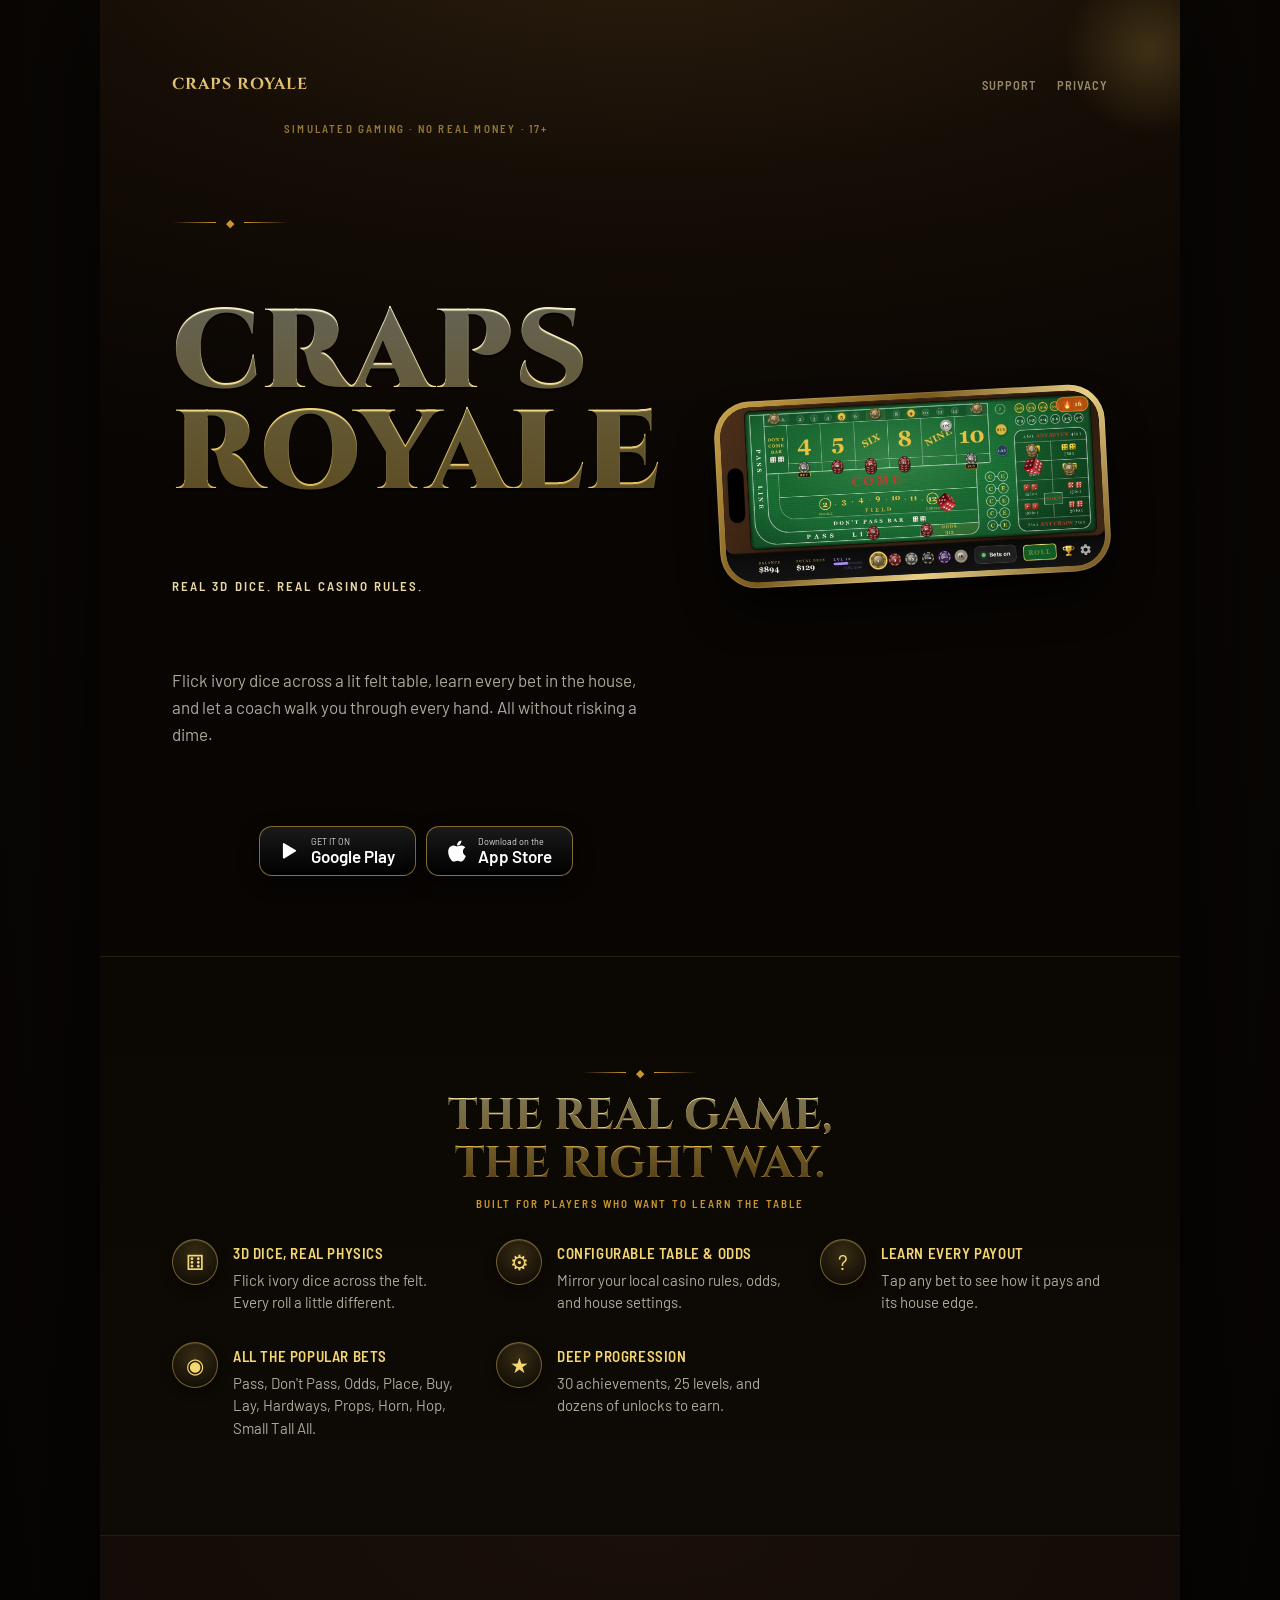
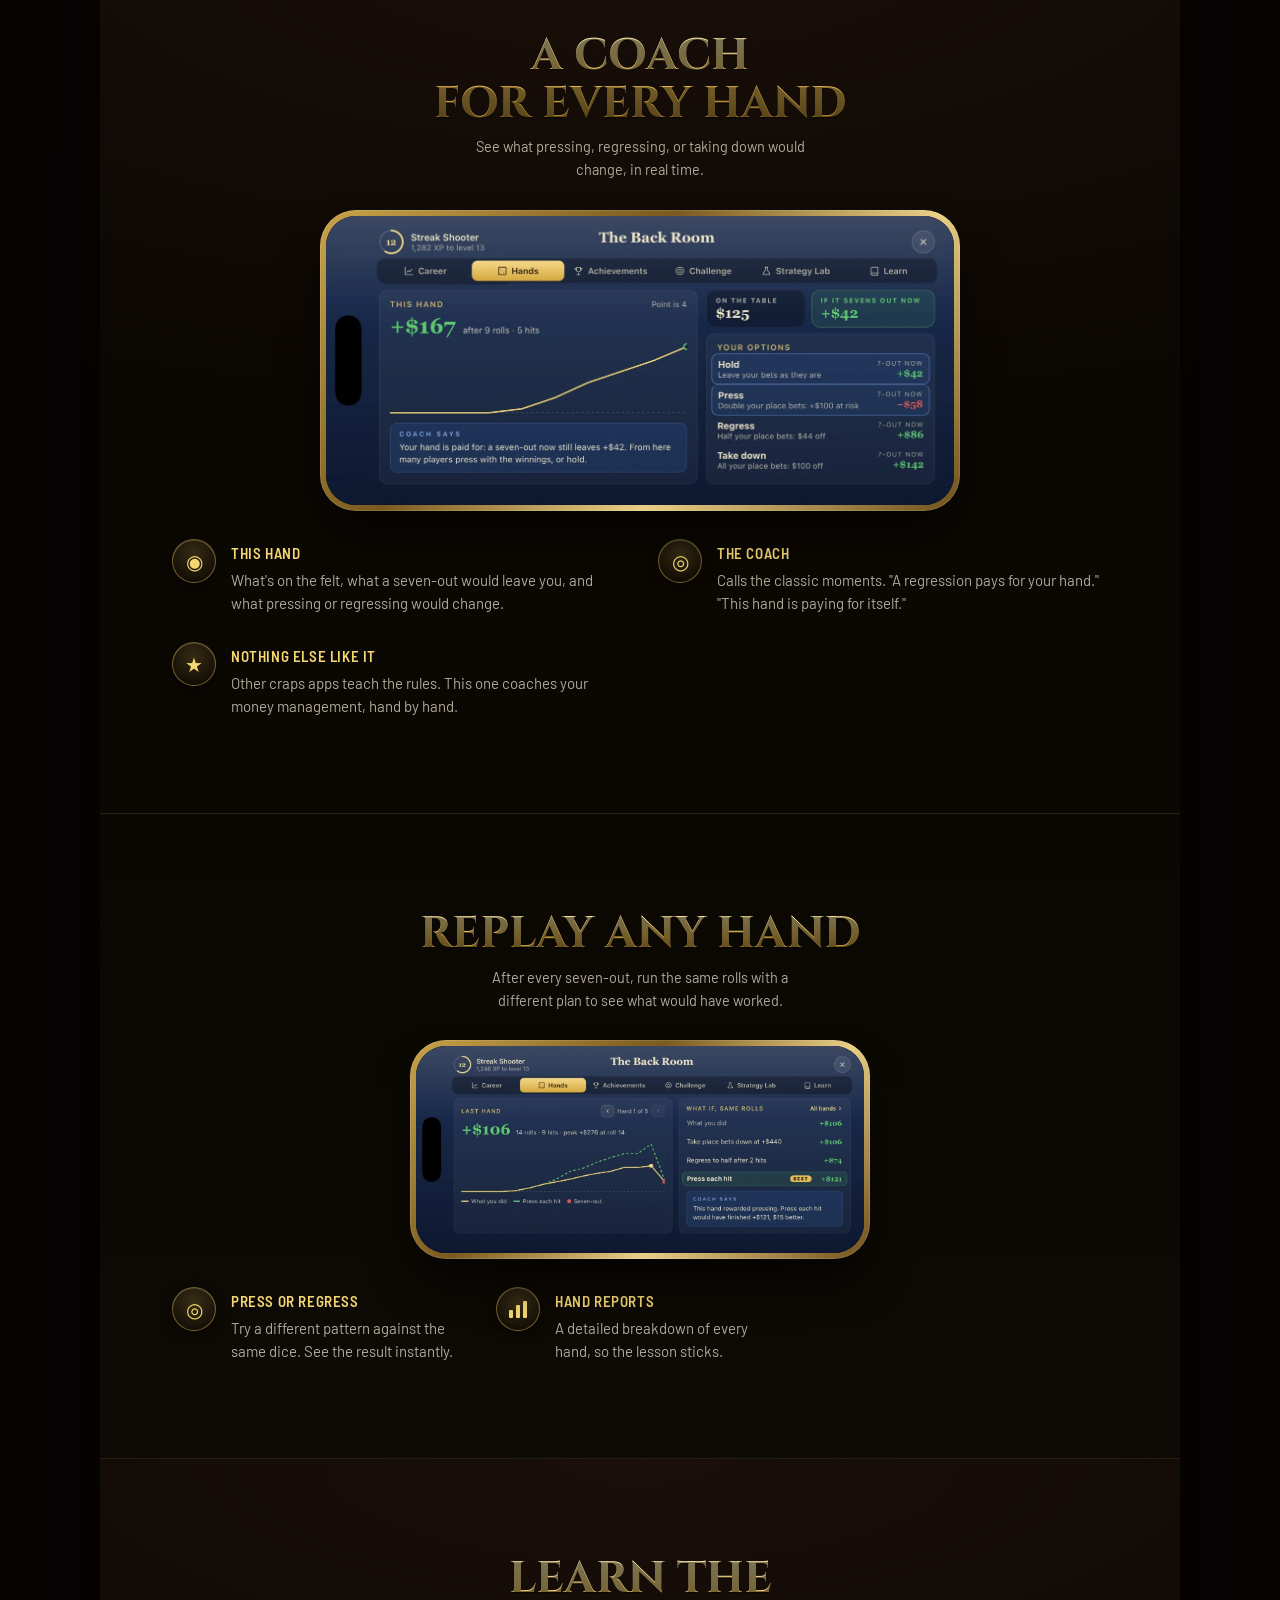
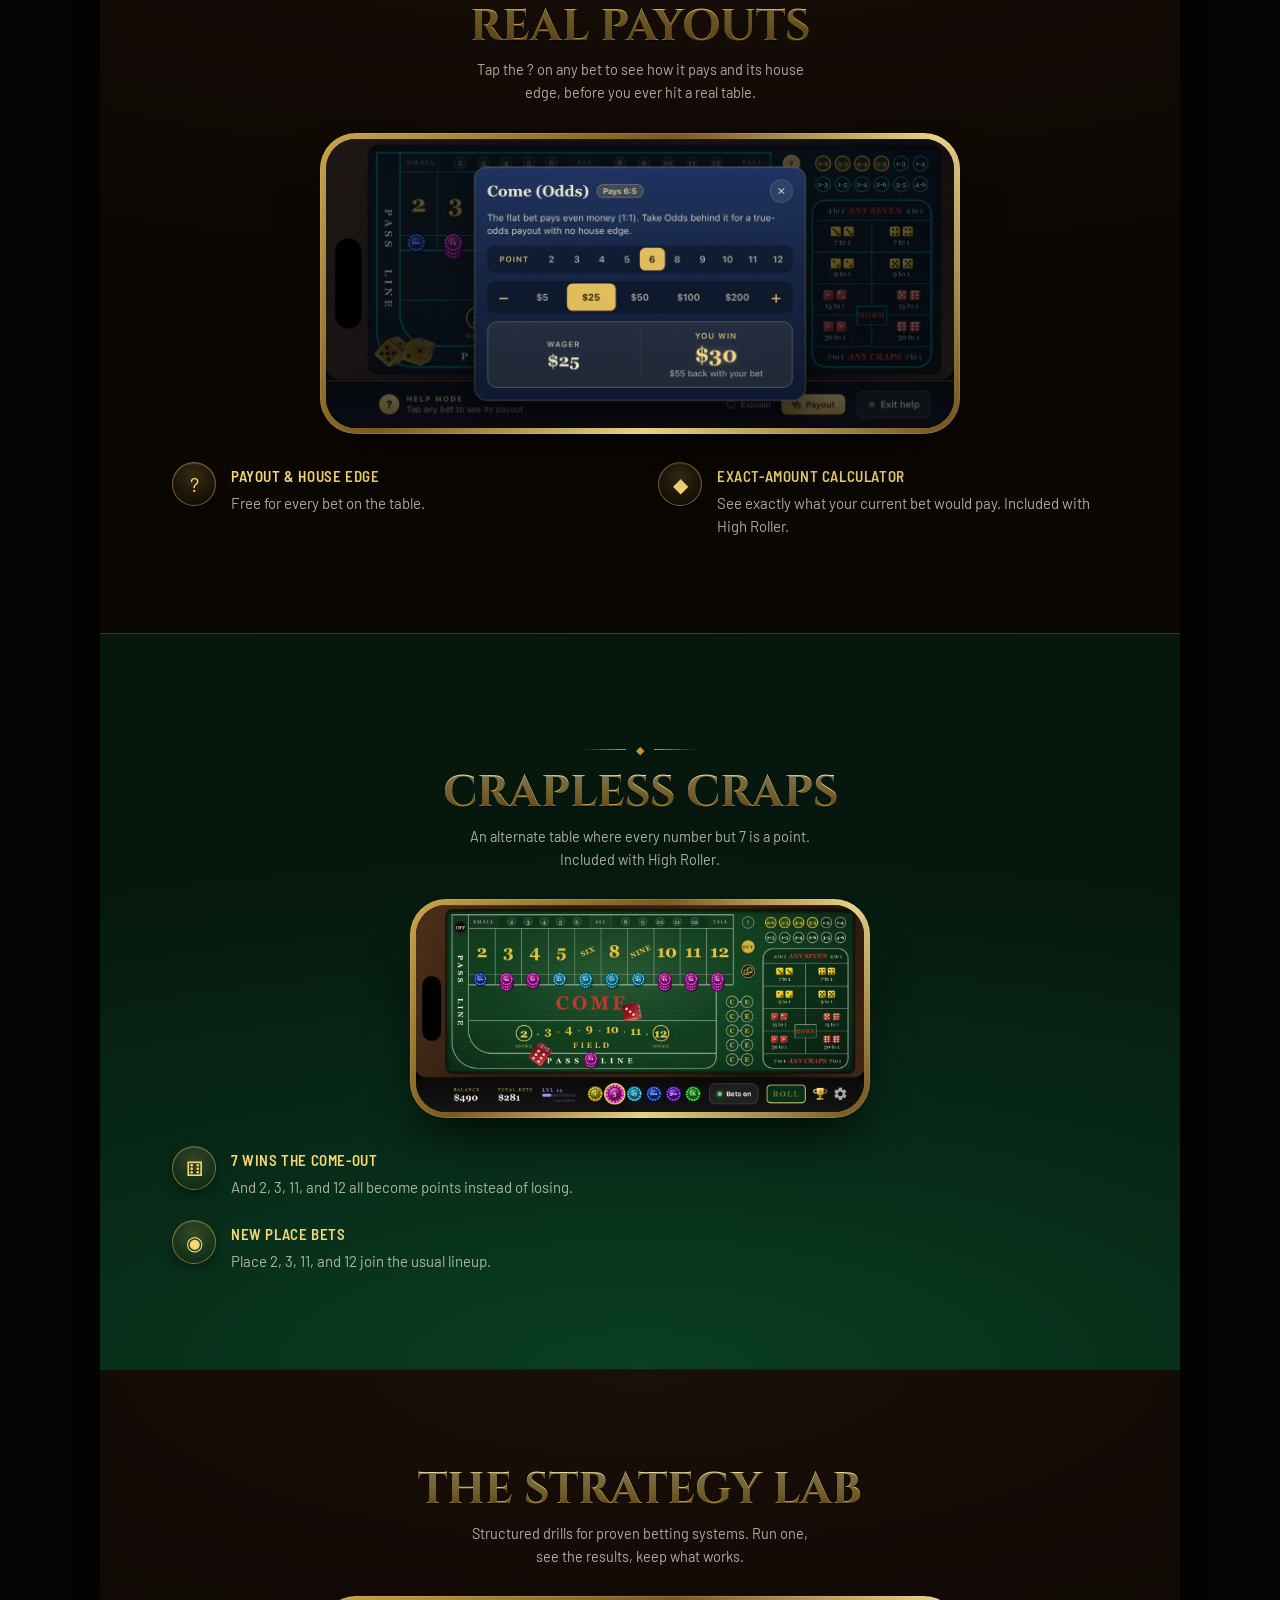
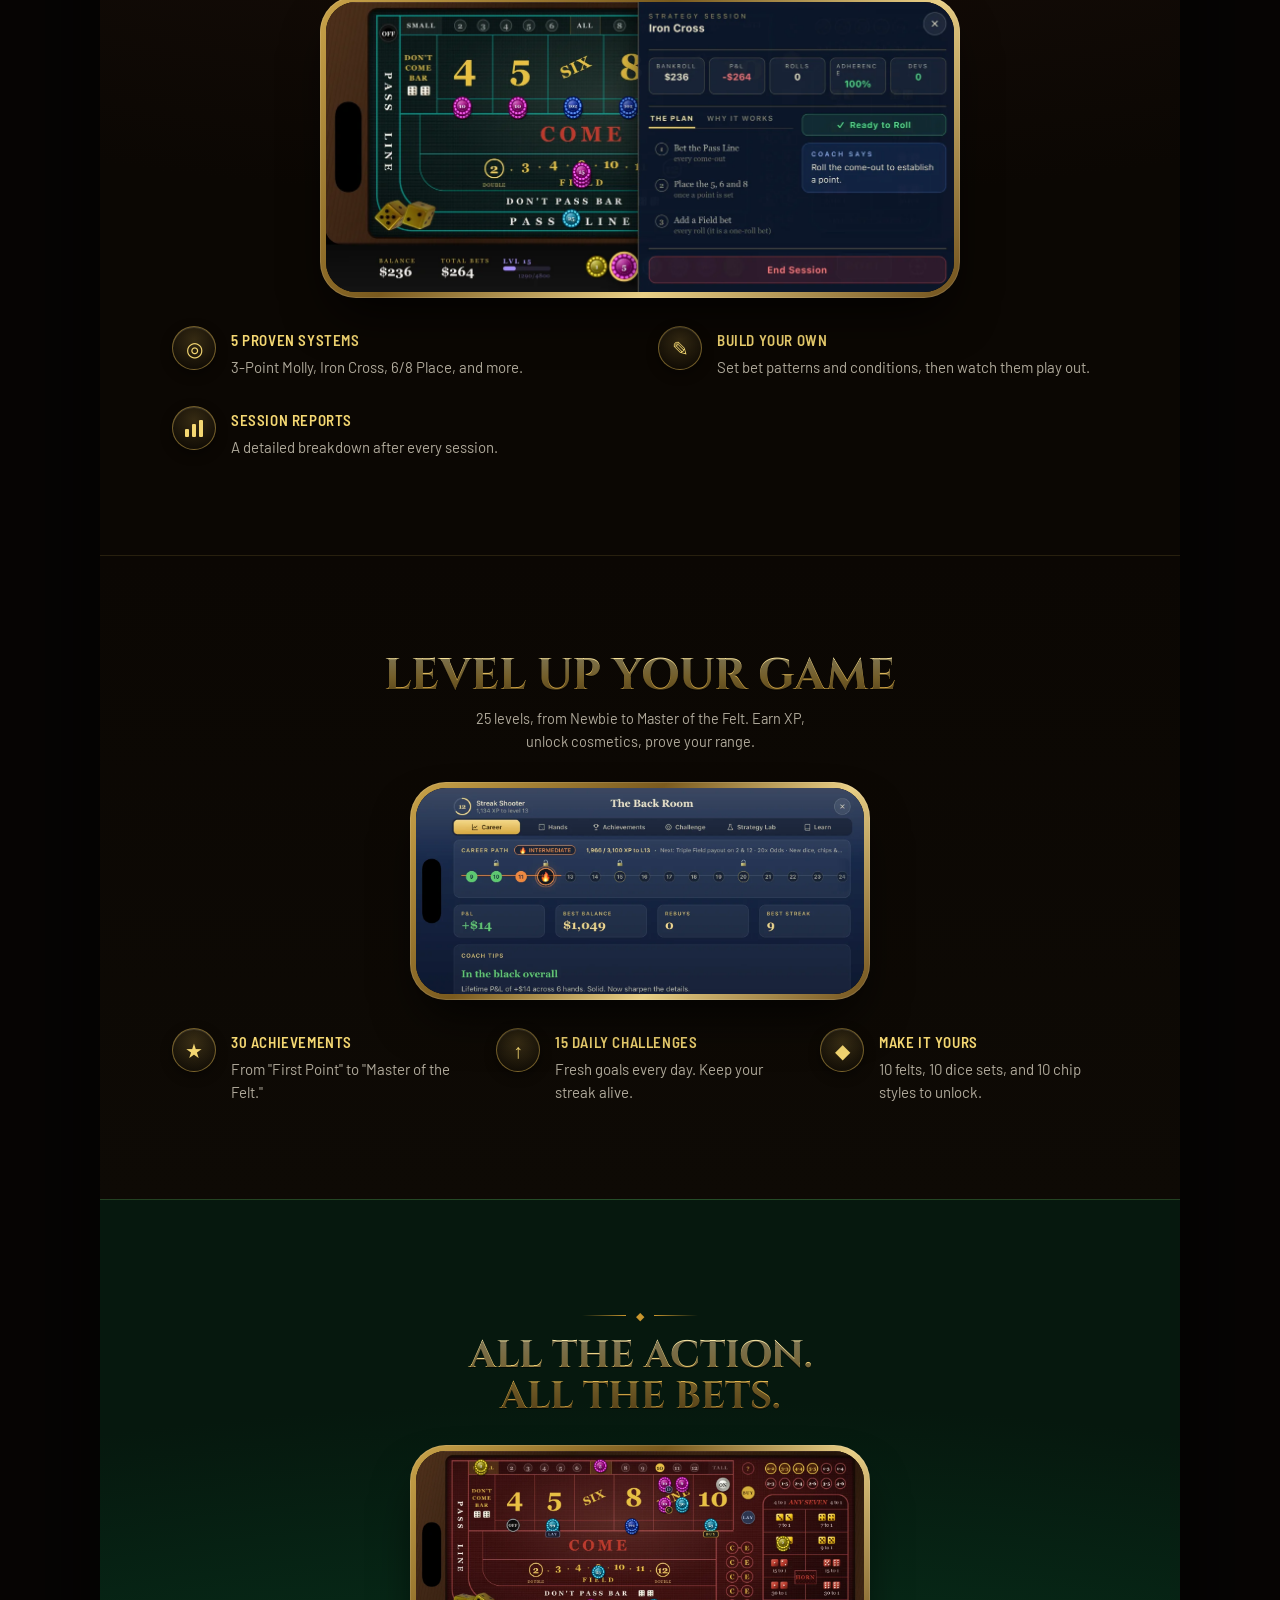
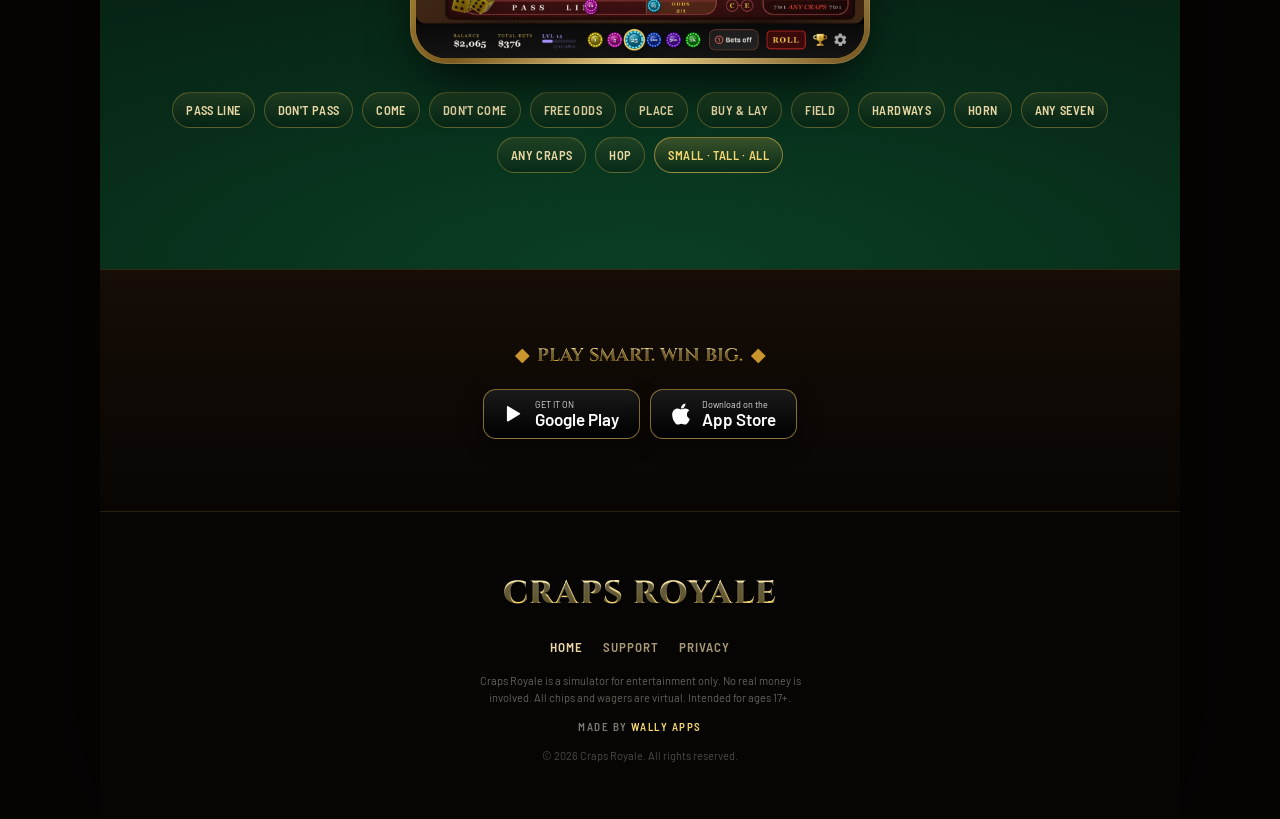
==== commit fda4f3e6: "iOS launched: wire App Store badges live, cover both platforms The App Store listing is live, so fli" ====
--- a/index.html
+++ b/index.html
@@ -41,14 +41,14 @@
       <p class="tagline">Flick ivory dice across a lit felt table, learn every bet in the house, and let a coach walk you through every hand. All without risking a dime.</p>
 
       <div class="badge-row">
-        <a class="appstore-badge pulse" data-appstore href="#" aria-label="Get Craps Royale on Google Play">
+        <a class="appstore-badge pulse" data-playstore href="#" aria-label="Get Craps Royale on Google Play">
           <svg class="apple" width="22" height="24" viewBox="0 0 24 24" xmlns="http://www.w3.org/2000/svg" aria-hidden="true"><path fill="#fff" d="M3.5 20.5V3.5c0-.55.45-1 1-1 .18 0 .35.05.51.13l14.14 8.5c.4.24.4.83 0 1.07L5.01 20.87c-.16.08-.33.13-.51.13-.55 0-1-.45-1-1z"/></svg>
           <span class="stack"><span class="top">GET IT ON</span><span class="bot">Google Play</span></span>
         </a>
-        <span class="appstore-badge coming-soon" aria-label="iPhone version coming soon">
-          <svg class="apple" width="20" height="24" viewBox="0 0 384 512" xmlns="http://www.w3.org/2000/svg" aria-hidden="true"><path d="M318.7 268.7c-.2-36.7 16.4-64.4 50-84.8-18.8-26.9-47.2-41.7-84.7-44.6-35.5-2.8-74.3 20.7-88.5 20.7-15 0-49.4-19.7-76.4-19.7C63.3 141.2 4 184.8 4 273.5q0 39.3 14.4 81.2c12.8 36.7 59 126.7 107.2 125.2 25.2-.6 43-17.9 75.8-17.9 31.8 0 48.3 17.9 76.4 17.9 48.6-.7 90.4-82.5 102.6-119.3-65.2-30.7-61.7-90-61.7-91.9zm-56.6-164.2c27.3-32.4 24.8-61.9 24-72.5-24.1 1.4-52 16.4-67.9 34.9-17.5 19.8-27.8 44.3-25.6 71.9 26.1 2 49.9-11.4 69.5-34.3z"/></svg>
-          <span class="stack"><span class="top">COMING SOON TO</span><span class="bot">App Store</span></span>
-        </span>
+        <a class="appstore-badge pulse" data-appstore href="#" aria-label="Get Craps Royale on the App Store">
+          <svg class="apple" width="20" height="24" viewBox="0 0 384 512" xmlns="http://www.w3.org/2000/svg" aria-hidden="true"><path fill="#fff" d="M318.7 268.7c-.2-36.7 16.4-64.4 50-84.8-18.8-26.9-47.2-41.7-84.7-44.6-35.5-2.8-74.3 20.7-88.5 20.7-15 0-49.4-19.7-76.4-19.7C63.3 141.2 4 184.8 4 273.5q0 39.3 14.4 81.2c12.8 36.7 59 126.7 107.2 125.2 25.2-.6 43-17.9 75.8-17.9 31.8 0 48.3 17.9 76.4 17.9 48.6-.7 90.4-82.5 102.6-119.3-65.2-30.7-61.7-90-61.7-91.9zm-56.6-164.2c27.3-32.4 24.8-61.9 24-72.5-24.1 1.4-52 16.4-67.9 34.9-17.5 19.8-27.8 44.3-25.6 71.9 26.1 2 49.9-11.4 69.5-34.3z"/></svg>
+          <span class="stack"><span class="top">Download on the</span><span class="bot">App Store</span></span>
+        </a>
       </div>
 
       <div class="phone float" role="img" aria-label="Craps Royale table with 3D dice, landscape view">
@@ -337,14 +337,14 @@
   <section class="section cta-band">
     <div class="cta-line"><span class="d">◆</span><span class="section-title-gradient">PLAY SMART. WIN BIG.</span><span class="d">◆</span></div>
     <div class="badge-row">
-      <a class="appstore-badge" data-appstore href="#" aria-label="Get Craps Royale on Google Play">
+      <a class="appstore-badge" data-playstore href="#" aria-label="Get Craps Royale on Google Play">
         <svg class="apple" width="22" height="24" viewBox="0 0 24 24" xmlns="http://www.w3.org/2000/svg" aria-hidden="true"><path fill="#fff" d="M3.5 20.5V3.5c0-.55.45-1 1-1 .18 0 .35.05.51.13l14.14 8.5c.4.24.4.83 0 1.07L5.01 20.87c-.16.08-.33.13-.51.13-.55 0-1-.45-1-1z"/></svg>
         <span class="stack"><span class="top">GET IT ON</span><span class="bot">Google Play</span></span>
       </a>
-      <span class="appstore-badge coming-soon" aria-label="iPhone version coming soon">
-        <svg class="apple" width="20" height="24" viewBox="0 0 384 512" xmlns="http://www.w3.org/2000/svg" aria-hidden="true"><path d="M318.7 268.7c-.2-36.7 16.4-64.4 50-84.8-18.8-26.9-47.2-41.7-84.7-44.6-35.5-2.8-74.3 20.7-88.5 20.7-15 0-49.4-19.7-76.4-19.7C63.3 141.2 4 184.8 4 273.5q0 39.3 14.4 81.2c12.8 36.7 59 126.7 107.2 125.2 25.2-.6 43-17.9 75.8-17.9 31.8 0 48.3 17.9 76.4 17.9 48.6-.7 90.4-82.5 102.6-119.3-65.2-30.7-61.7-90-61.7-91.9zm-56.6-164.2c27.3-32.4 24.8-61.9 24-72.5-24.1 1.4-52 16.4-67.9 34.9-17.5 19.8-27.8 44.3-25.6 71.9 26.1 2 49.9-11.4 69.5-34.3z"/></svg>
-        <span class="stack"><span class="top">COMING SOON TO</span><span class="bot">App Store</span></span>
-      </span>
+      <a class="appstore-badge" data-appstore href="#" aria-label="Get Craps Royale on the App Store">
+        <svg class="apple" width="20" height="24" viewBox="0 0 384 512" xmlns="http://www.w3.org/2000/svg" aria-hidden="true"><path fill="#fff" d="M318.7 268.7c-.2-36.7 16.4-64.4 50-84.8-18.8-26.9-47.2-41.7-84.7-44.6-35.5-2.8-74.3 20.7-88.5 20.7-15 0-49.4-19.7-76.4-19.7C63.3 141.2 4 184.8 4 273.5q0 39.3 14.4 81.2c12.8 36.7 59 126.7 107.2 125.2 25.2-.6 43-17.9 75.8-17.9 31.8 0 48.3 17.9 76.4 17.9 48.6-.7 90.4-82.5 102.6-119.3-65.2-30.7-61.7-90-61.7-91.9zm-56.6-164.2c27.3-32.4 24.8-61.9 24-72.5-24.1 1.4-52 16.4-67.9 34.9-17.5 19.8-27.8 44.3-25.6 71.9 26.1 2 49.9-11.4 69.5-34.3z"/></svg>
+        <span class="stack"><span class="top">Download on the</span><span class="bot">App Store</span></span>
+      </a>
     </div>
   </section>
 
--- a/styles.css
+++ b/styles.css
@@ -147,20 +147,6 @@
   justify-content: center;
 }
 
-.appstore-badge.coming-soon {
-  opacity: 0.55;
-  cursor: default;
-  border-color: rgba(231,190,85,0.3);
-  box-shadow: none;
-  animation: none;
-}
-.appstore-badge.coming-soon .apple { fill: #fff; }
-.appstore-badge.coming-soon .stack .top {
-  color: #F4D772;
-  opacity: 1;
-  font-size: 8.5px;
-  letter-spacing: 0.08em;
-}
 
 /* ---- Sections (home) ---- */
 .section {
